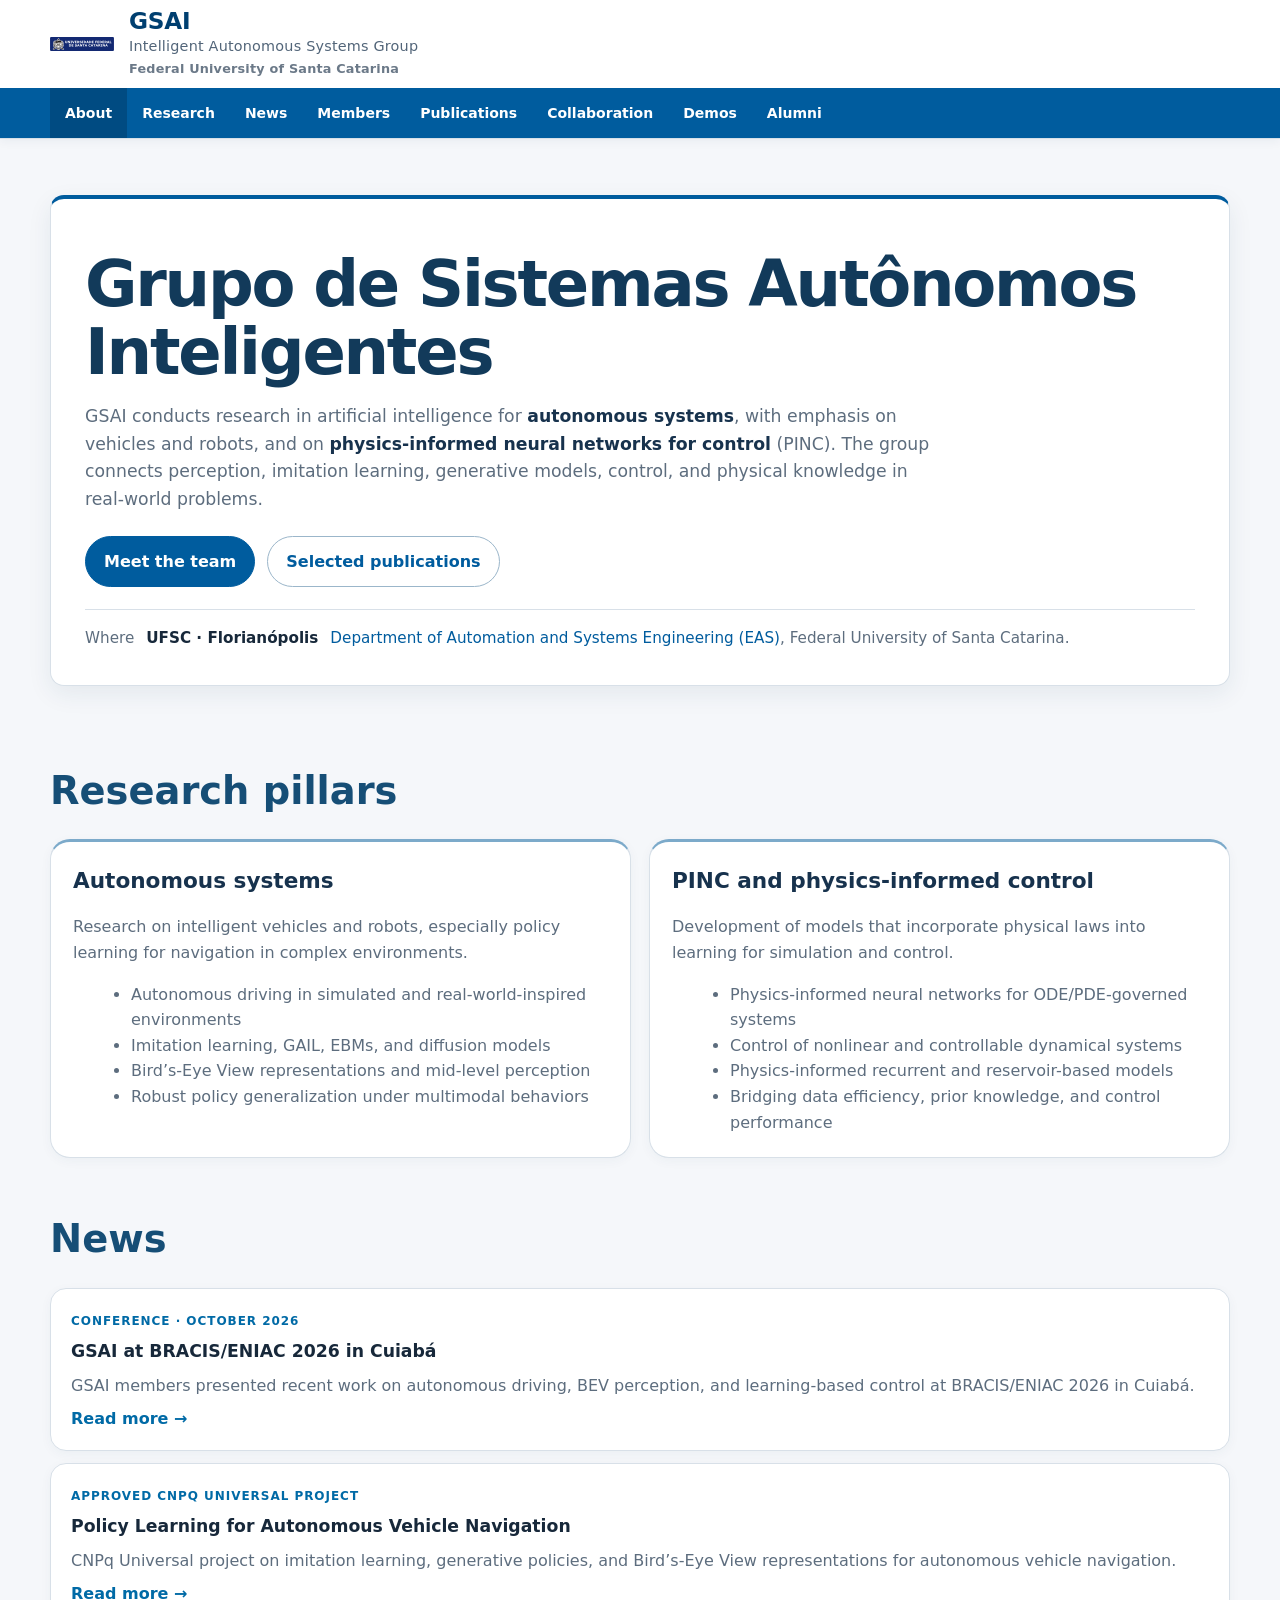
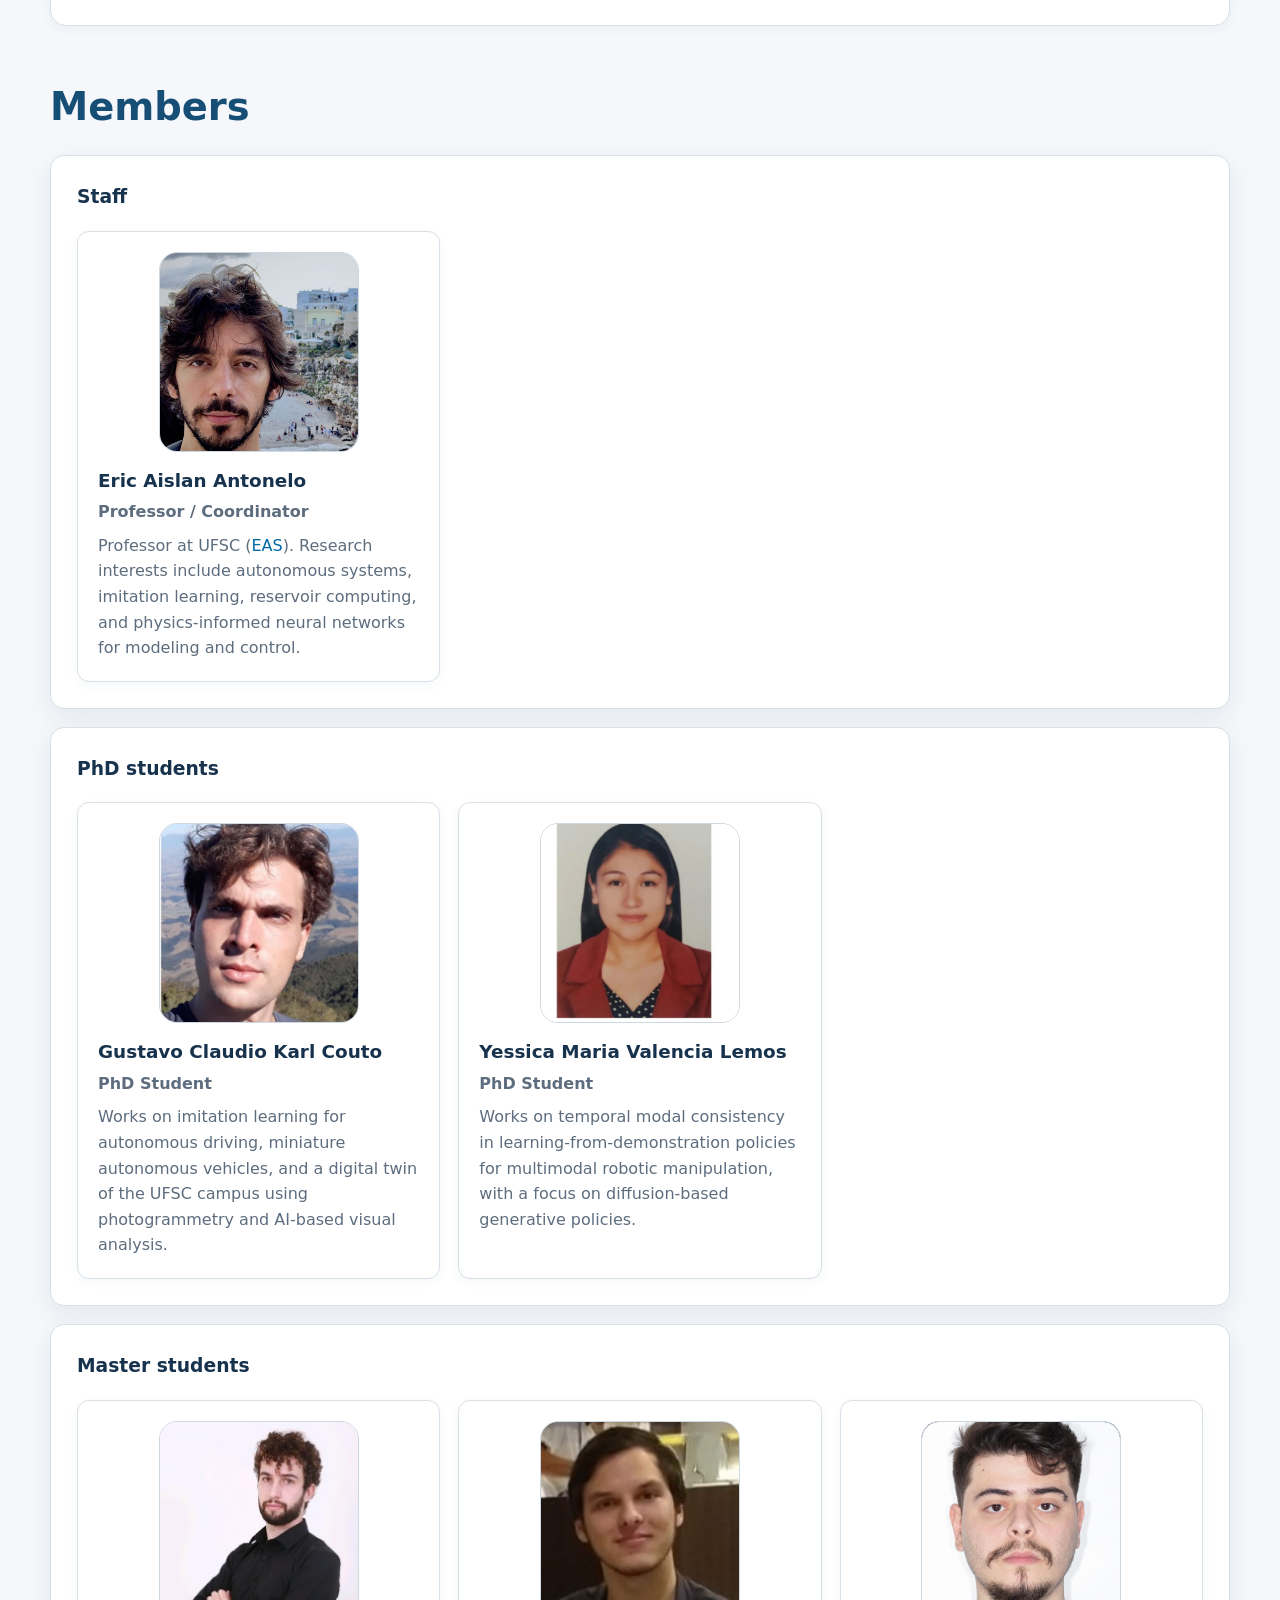
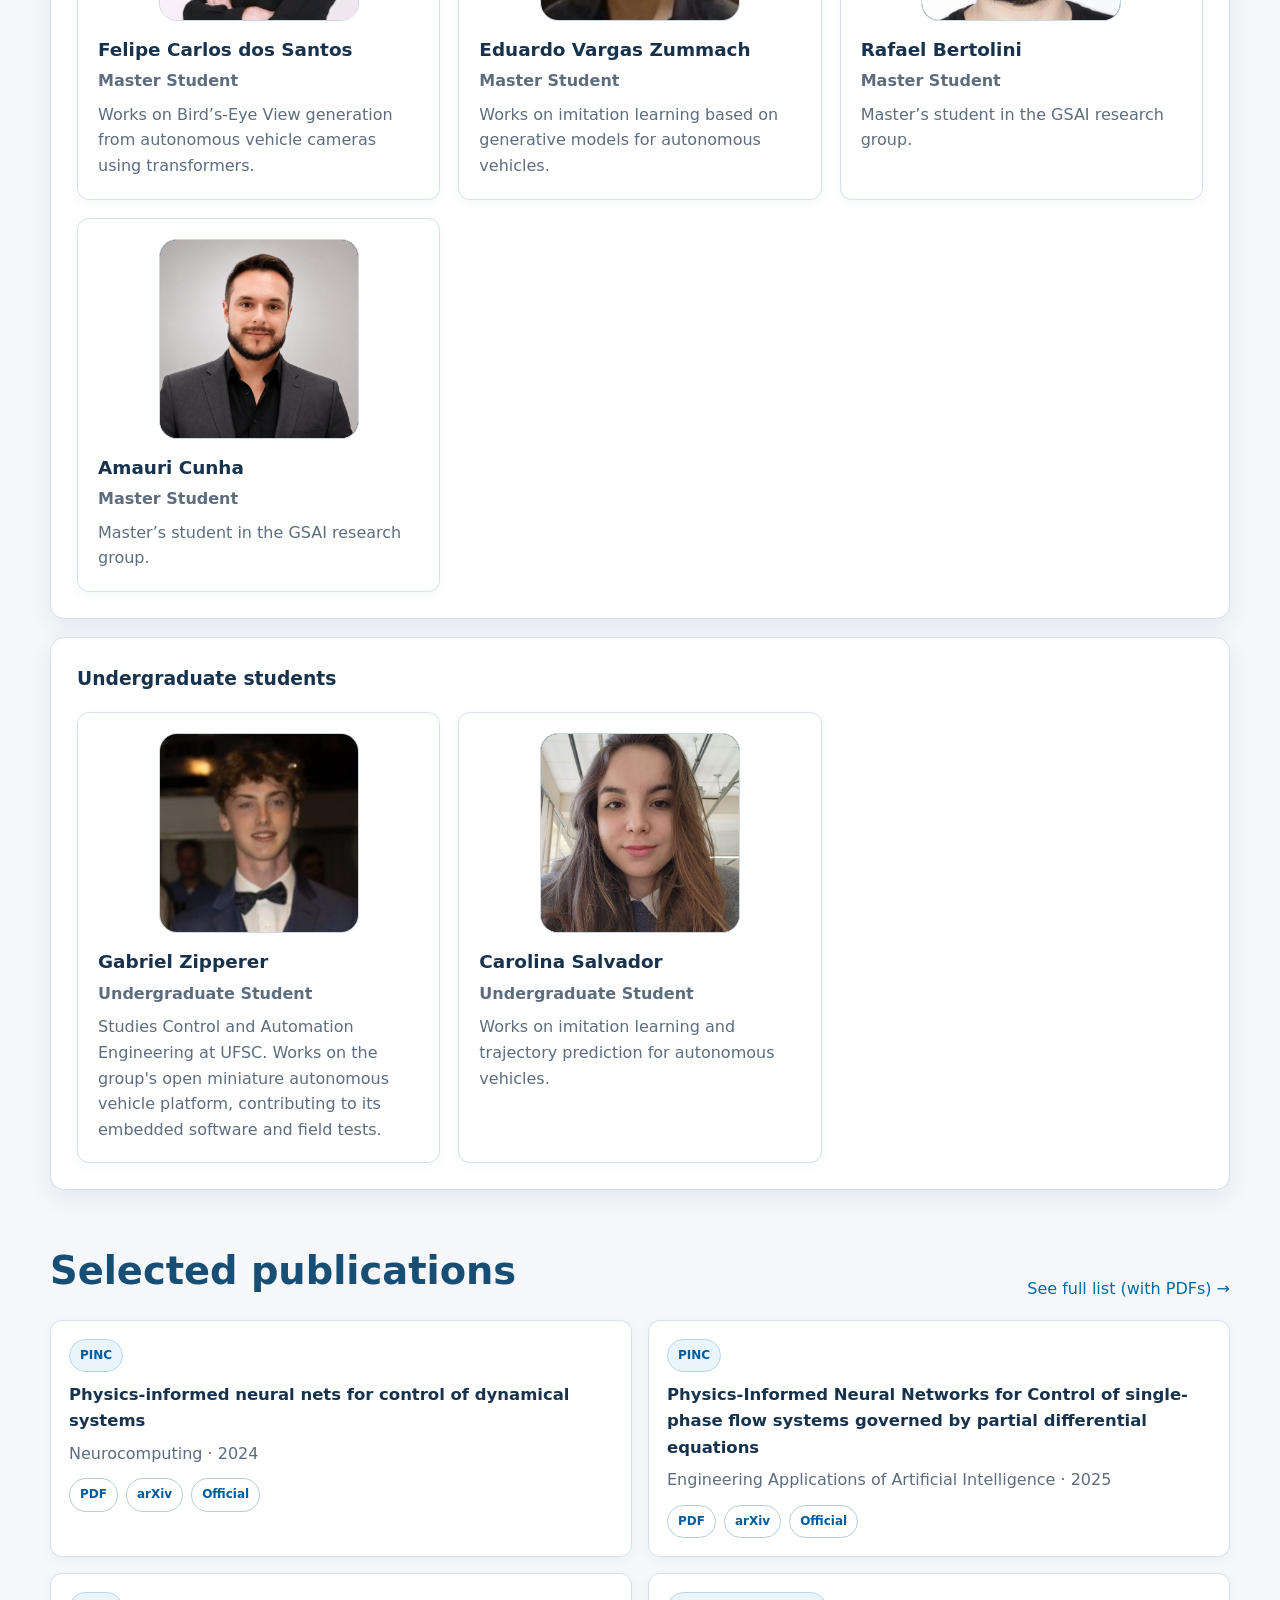
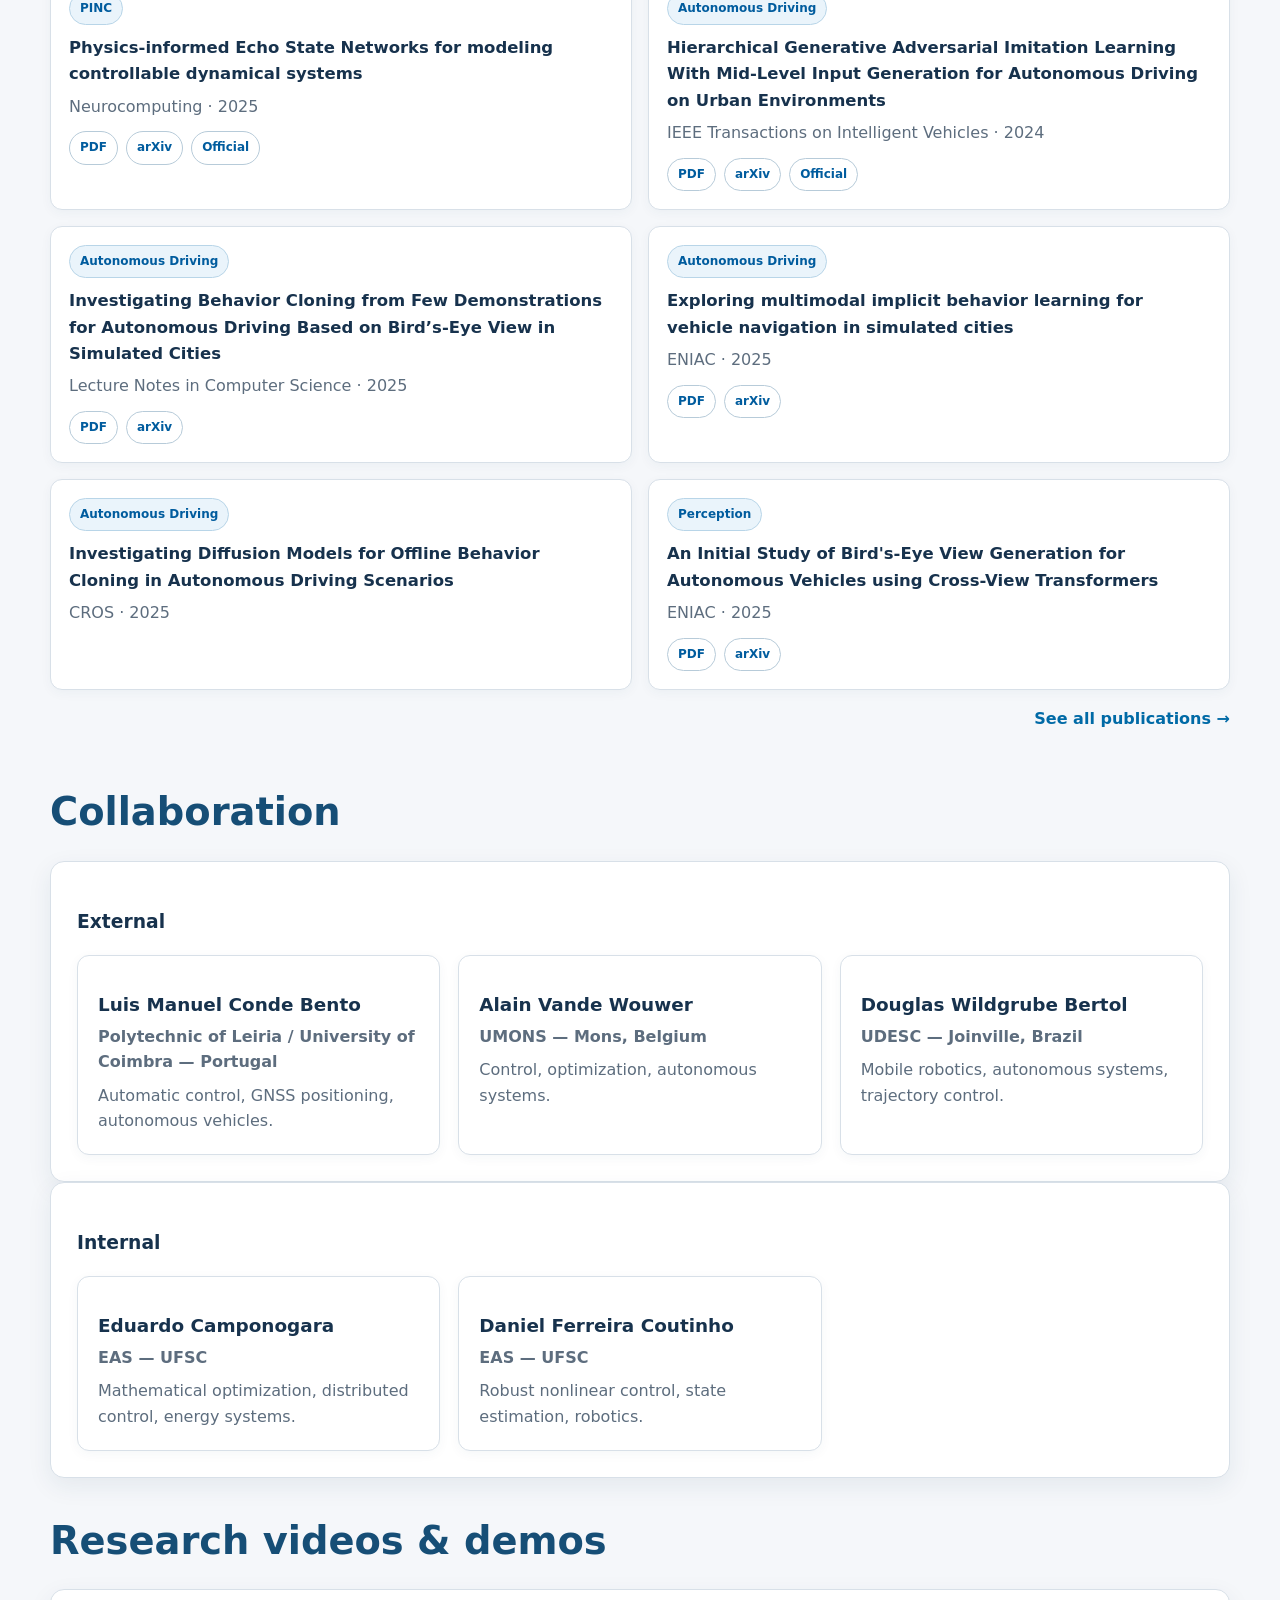
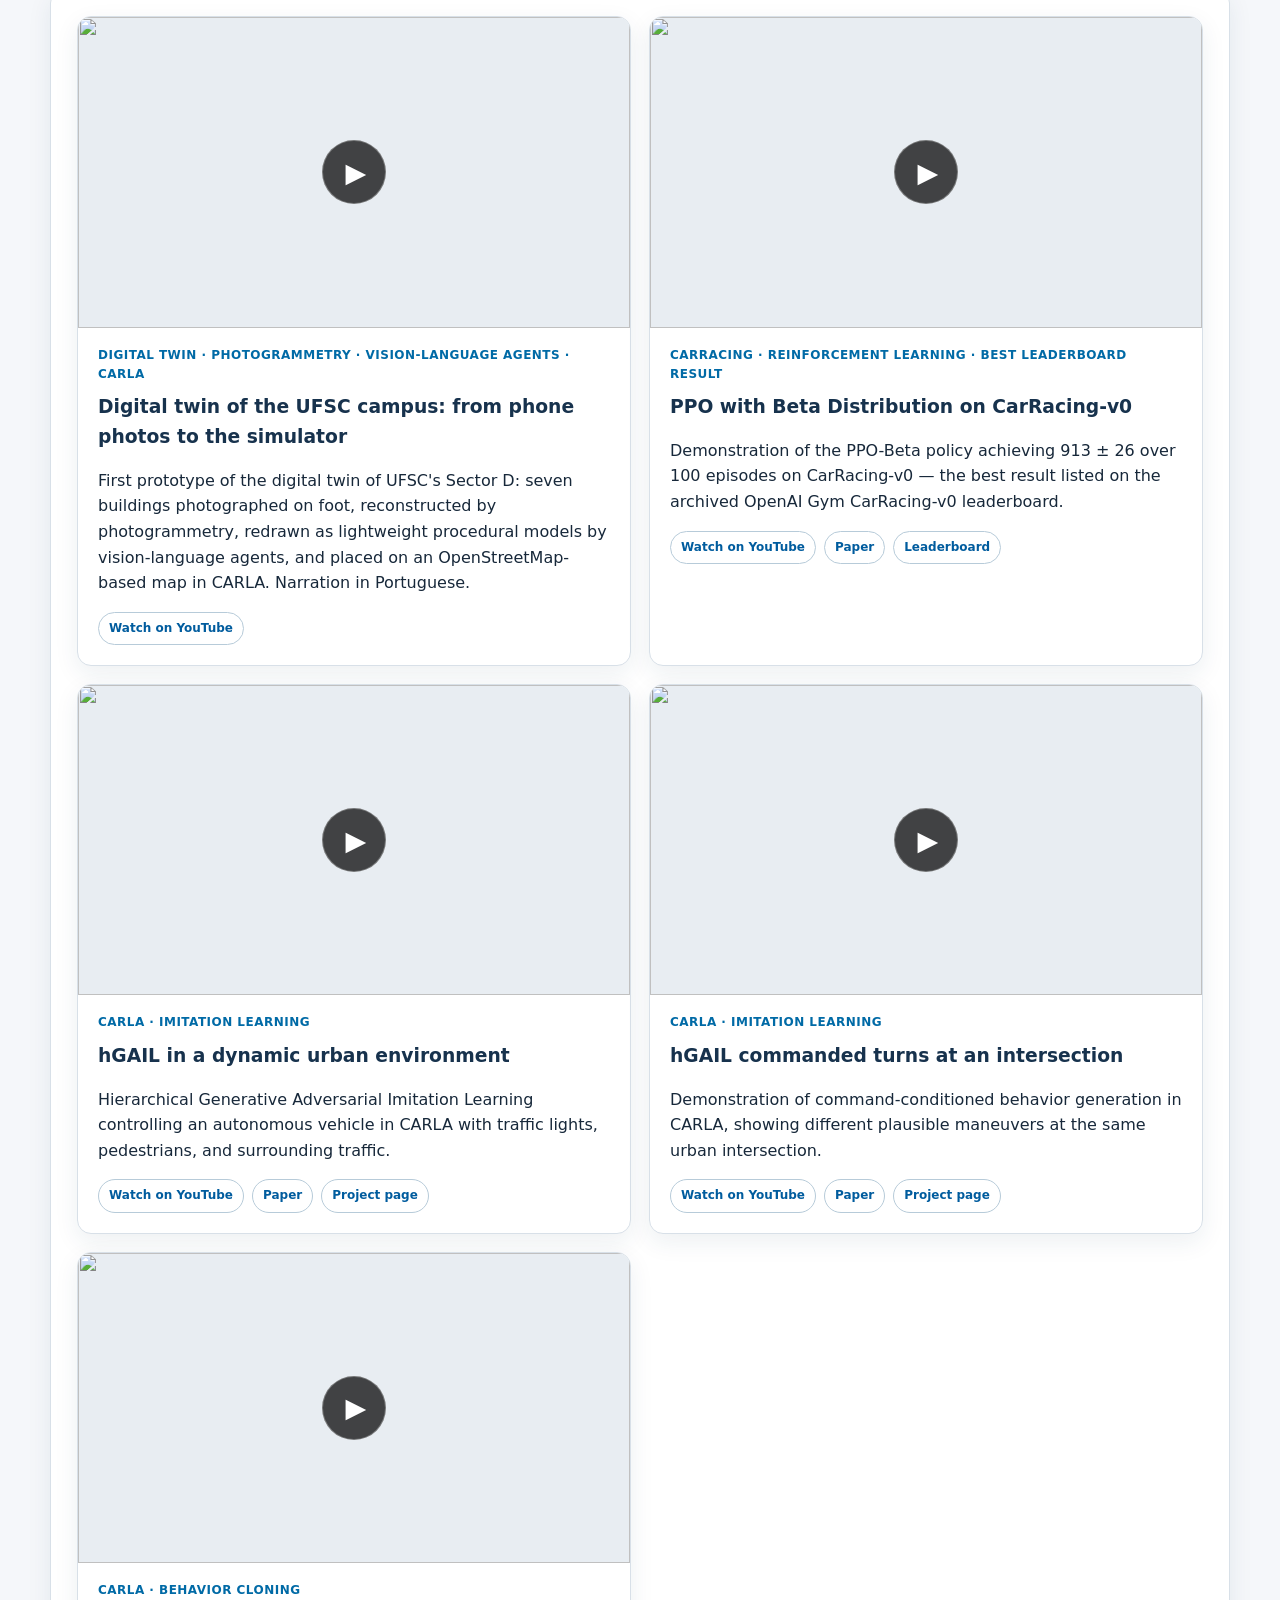
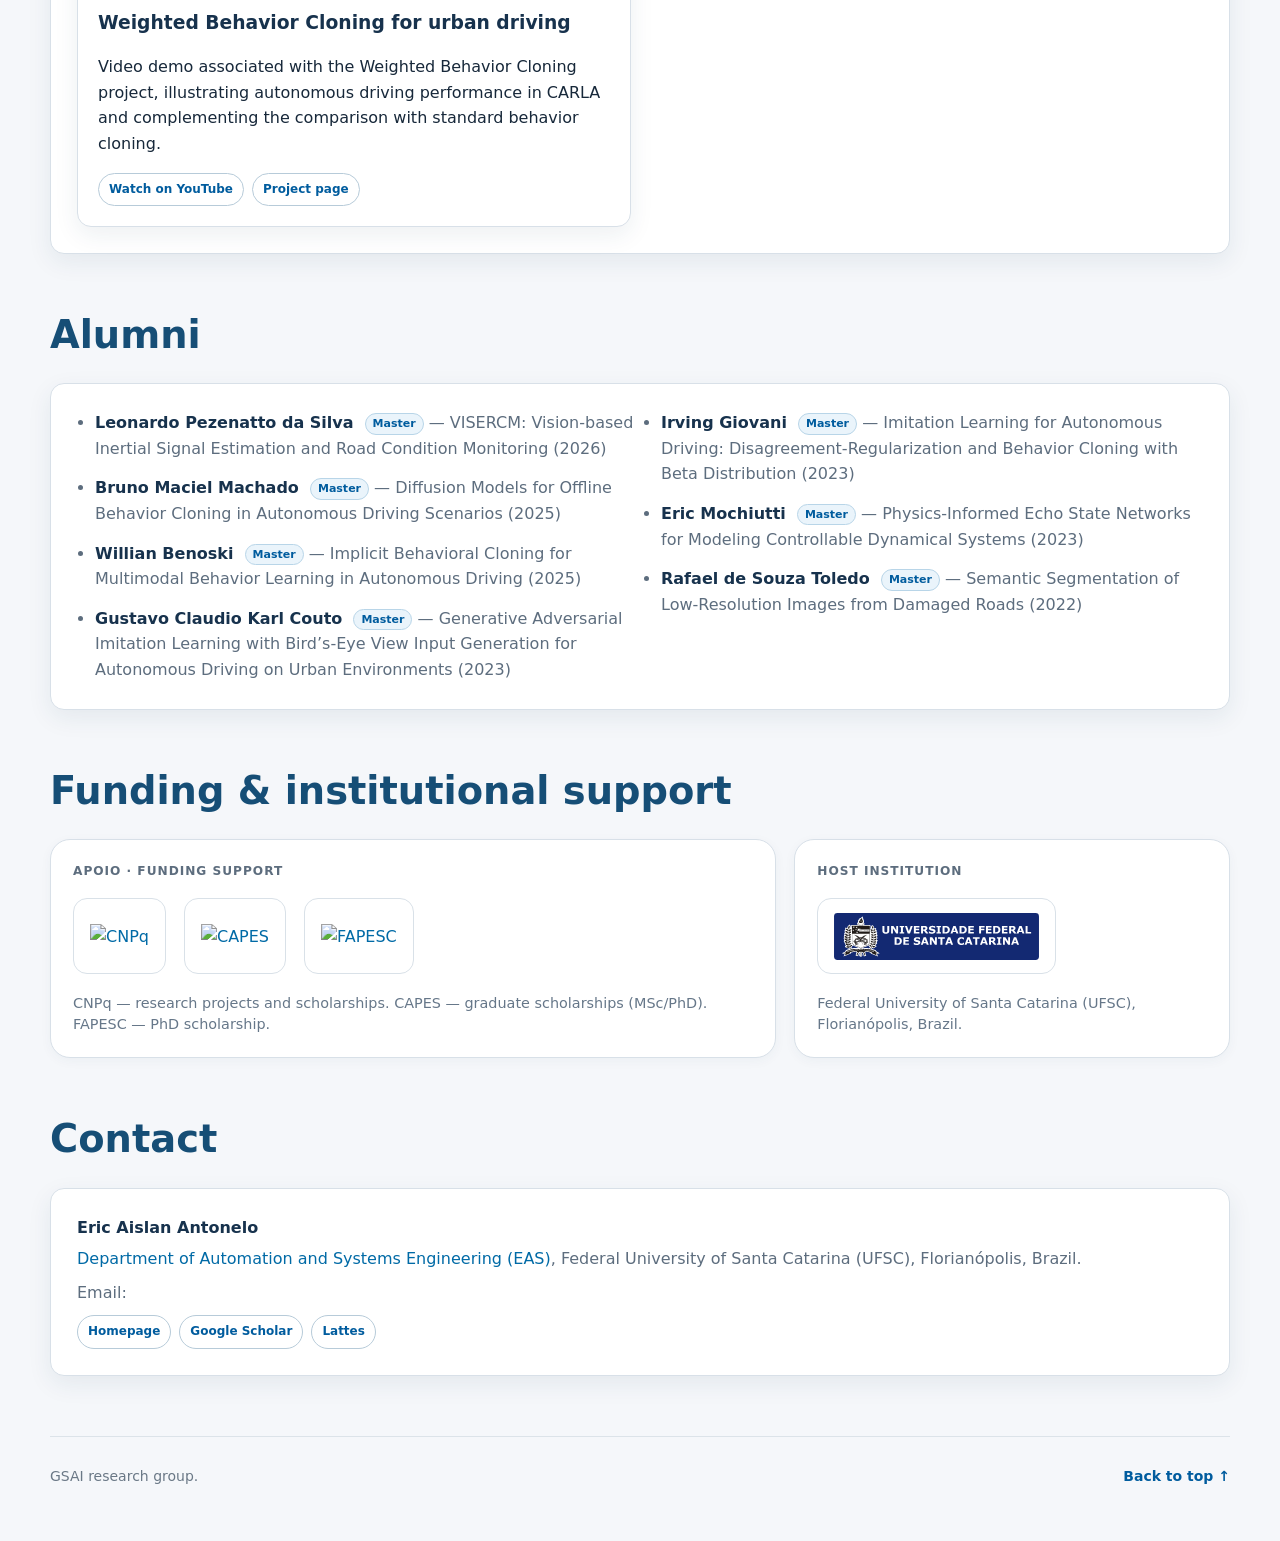
==== preview/index.html @ 067e8771 "Publish UFSC light design preview" ====
<!DOCTYPE html>

<html lang="en">
<head>
<meta charset="utf-8"/>
<meta content="text/html; charset=utf-8" http-equiv="Content-Type"/>
<meta content="width=device-width, initial-scale=1.0" name="viewport"/>
<meta name="description" content="GSAI at UFSC researches autonomous systems, autonomous driving, imitation learning, generative models, and physics-informed neural networks for control."/>
<link rel="canonical" href="https://gsai.ufsc.br/"/>
<meta property="og:type" content="website"/>
<meta property="og:site_name" content="GSAI · UFSC"/>
<meta property="og:title" content="GSAI · Intelligent Autonomous Systems Group · UFSC"/>
<meta property="og:description" content="GSAI at UFSC researches autonomous systems, autonomous driving, imitation learning, generative models, and physics-informed neural networks for control."/>
<meta property="og:url" content="https://gsai.ufsc.br/"/>
<meta property="og:image" content="https://gsai.ufsc.br/images/news/bracis-eniac-2026-group.jpg"/>
<meta property="og:image:alt" content="GSAI · Intelligent Autonomous Systems Group at UFSC"/>
<meta name="twitter:card" content="summary_large_image"/>
<meta name="twitter:title" content="GSAI · Intelligent Autonomous Systems Group · UFSC"/>
<meta name="twitter:description" content="GSAI at UFSC researches autonomous systems, autonomous driving, imitation learning, generative models, and physics-informed neural networks for control."/>
<meta name="twitter:image" content="https://gsai.ufsc.br/images/news/bracis-eniac-2026-group.jpg"/>
<title>GSAI · Intelligent Autonomous Systems Group · UFSC</title>
<link rel="stylesheet" href="styles.css?v=20261023-3"/>
<style>
.hero {
      padding: 88px 0 56px;
    }
    .hero-grid {
      display: grid; grid-template-columns: 1fr; gap: 26px; align-items: stretch;
    }
    .hero-card, .side-card, .section-card {
      background: linear-gradient(180deg, rgba(255,255,255,.03), rgba(255,255,255,.015));
      border: 1px solid var(--line);
      border-radius: var(--radius);
      box-shadow: var(--shadow);
    }
    .hero-card { padding: 34px; }
    .eyebrow {
      display: inline-flex; align-items: center; gap: 8px;
      border: 1px solid rgba(97,218,251,.24);
      color: var(--accent);
      background: rgba(97,218,251,.08);
      border-radius: 999px; padding: 7px 12px; font-size: 13px; font-weight: 600;
    }
    h1 {
      font-size: clamp(2.2rem, 5vw, 4.2rem);
      line-height: 1.05;
      margin: 18px 0 16px;
      letter-spacing: -.03em;
    }
    .lead {
      font-size: 1.08rem;
      color: var(--muted);
      max-width: 78ch;
    }
    .hero-actions { display: flex; gap: 12px; flex-wrap: wrap; margin-top: 22px; }
    .side-card {
      padding: 26px;
      display: grid; gap: 16px;
    }
    .metric {
      padding: 16px 18px; border-radius: 18px;
      background: rgba(255,255,255,.025);
      border: 1px solid var(--line);
    }
    .metric strong { display:block; font-size: 1.55rem; }
    section { padding: 18px 0 32px; }
    .section-head {
      display: flex; justify-content: space-between; align-items: end; gap: 18px;
      margin-bottom: 18px;
    }
    .section-head h2 { font-size: clamp(1.55rem, 3vw, 2.4rem); margin: 0; }
    .section-head p { margin: 0; color: var(--muted); max-width: 64ch; }
    .section-card { padding: 26px; }
    .pillars {
      display: grid; grid-template-columns: repeat(2, minmax(0, 1fr)); gap: 18px;
    }
    .pillar {
      padding: 22px; border-radius: 20px;
      background: linear-gradient(180deg, rgba(255,255,255,.03), rgba(255,255,255,.01));
      border: 1px solid var(--line);
    }
    .pillar h3 { margin-top: 0; margin-bottom: 10px; font-size: 1.35rem; }
    .pillar ul { margin: 10px 0 0 18px; color: var(--muted); }
    .news-card {
      padding: 22px; border-radius: 20px; border: 1px solid rgba(140,255,193,.15);
      background: linear-gradient(180deg, rgba(140,255,193,.08), rgba(97,218,251,.04));
    }
    .news-card .label {
      display: inline-block; font-size: 12px; text-transform: uppercase; letter-spacing: .08em;
      color: var(--accent-2); font-weight: 800; margin-bottom: 10px;
    }
    .news-meta .box {
      padding: 14px; border-radius: 16px; background: rgba(255,255,255,.04); border: 1px solid var(--line);
      font-size: 14px;
    }
    .grid-3 {
      display: grid; grid-template-columns: repeat(3, minmax(0,1fr)); gap: 18px;
    }
    .member-card {
      background: rgba(255,255,255,.025);
      border: 1px solid var(--line);
      border-radius: 22px;
      padding: 20px;
    }
    .member-card h3 { margin: 14px 0 4px; font-size: 1.15rem; }
    .member-card .role { color: var(--accent); font-weight: 700; margin: 0 0 8px; }
    .member-card p { color: var(--muted); margin: 0; }
    .avatar {
      width: 200px; aspect-ratio: 1 / 1; object-fit: cover;
      border-radius: 18px; background: #1d2740; border: 1px solid var(--line);
      margin: 0 auto; display: block;
    }
    .avatar.placeholder {
      display: grid; place-items: center;
      font-size: 2rem; font-weight: 800; color: white;
      background: linear-gradient(135deg, #273555, #16213b);
    }
    .pub-grid {
      display: grid; grid-template-columns: repeat(2, minmax(0, 1fr)); gap: 16px;
    }
    .pub-item {
      padding: 18px; border-radius: 20px; border: 1px solid var(--line); background: rgba(255,255,255,.025);
    }
    .pub-item h4 { margin: 10px 0 6px; font-size: 1.03rem; }
    .pub-item p { margin: 0; color: var(--muted); }
    .pub-actions { display:flex; flex-wrap:wrap; gap:8px; margin-top:12px; }
    .pub-link {
      display:inline-flex; padding:6px 10px; border:1px solid var(--line);
      border-radius:999px; background:rgba(255,255,255,.025);
      font-size:12px; font-weight:700;
    }
    .pub-link:hover { text-decoration:none; background:rgba(97,218,251,.08); }
    .pub-more-link {
      margin-top:16px;
      text-align:right;
      font-weight:700;
    }
    .tag {
      display: inline-flex; padding: 6px 10px; border-radius: 999px;
      background: rgba(97,218,251,.10); color: var(--accent); font-weight: 700; font-size: 12px;
      border: 1px solid rgba(97,218,251,.18);
    }
    .media-card {
      display: grid; grid-template-columns: 1.1fr .9fr; gap: 20px; align-items: center;
      padding: 22px;
      border-radius: 22px;
      border: 1px solid var(--line);
      background: linear-gradient(180deg, rgba(255,255,255,.03), rgba(255,255,255,.01));
    }
    .media-preview {
      min-height: 240px;
      border-radius: 20px;
      background:
        linear-gradient(135deg, rgba(97,218,251,.18), rgba(140,255,193,.08)),
        radial-gradient(circle at 30% 25%, rgba(255,255,255,.12), transparent 26%),
        #0d1627;
      border: 1px solid var(--line);
      display: grid; place-items: center; text-align: center; padding: 18px;
    }
    .media-preview strong { font-size: 1.3rem; max-width: 18ch; }
    .alumni-list {
      columns: 2; gap: 24px; padding-left: 18px; margin: 0;
    }
    .alumni-list li { break-inside: avoid; margin-bottom: 14px; color: var(--muted); }
    .contact-details { margin:0 0 8px; }
    .contact-links { display:flex; flex-wrap:wrap; gap:8px; margin-top:10px; }
    .contact-links a {
      display:inline-flex;
      padding:6px 10px;
      border:1px solid var(--line);
      border-radius:999px;
      background:rgba(255,255,255,.025);
      font-size:12px;
      font-weight:700;
      text-decoration:none;
    }
    .contact-links a:hover { background:rgba(97,218,251,.08); }
    .alumni-tag {
      display:inline-flex;
      align-items:center;
      margin-left:6px;
      padding:2px 7px;
      border-radius:999px;
      border:1px solid rgba(97,218,251,.18);
      background:rgba(97,218,251,.10);
      color:var(--accent);
      font-size:11px;
      font-weight:800;
      line-height:1.4;
      vertical-align:1px;
    }
    @media (max-width: 980px) {
      .hero-grid, .pillars, .grid-3, .pub-grid, .media-card, .news-meta {
        grid-template-columns: 1fr;
      }
      .alumni-list { columns: 1; }
    }
    @media (max-width: 720px) {
      .nav .inner {
        flex-direction: column;
        align-items: flex-start;
        gap: 10px;
        padding: 12px 0 10px;
      }
      .menu {
        display: flex;
        width: 100%;
        flex-wrap: nowrap;
        gap: 16px;
        overflow-x: auto;
        white-space: nowrap;
        padding: 2px 0 5px;
        scrollbar-width: none;
        -webkit-overflow-scrolling: touch;
      }
      .menu::-webkit-scrollbar { display: none; }
      .hero-card, .side-card, .section-card { padding: 22px; }
      .hero { padding-top: 48px; }
    }
  

    .video-grid{display:grid;grid-template-columns:repeat(2,minmax(0,1fr));gap:18px}
    .video-card{padding:0;overflow:hidden}
    .video-embed{aspect-ratio:16/9;width:100%;border:0;display:block;background:#000}
    .video-content{padding:18px 20px 20px}
    .video-content h3{margin:0 0 8px}
    @media (max-width: 900px){.video-grid{grid-template-columns:1fr}}

.video-thumb{
  position:relative;display:block;aspect-ratio:16/9;overflow:hidden;background:#000;
}
.video-thumb-button{
  width:100%;
  padding:0;
  border:0;
  cursor:pointer;
  color:inherit;
  font:inherit;
  text-align:inherit;
}
.video-thumb img{width:100%;height:100%;object-fit:cover;display:block;transition:transform .2s ease,opacity .2s ease}
.video-thumb:hover img{transform:scale(1.02);opacity:.88}
.video-play{
  position:absolute;left:50%;top:50%;transform:translate(-50%,-50%);
  width:64px;height:64px;border-radius:50%;display:grid;place-items:center;
  background:rgba(0,0,0,.72);border:1px solid rgba(255,255,255,.28);
  font-size:27px;color:#fff;line-height:1;padding-left:4px;
}
.video-thumb:hover .video-play{background:rgba(0,0,0,.88)}
.video-thumb:focus-visible{
  outline:3px solid var(--accent);
  outline-offset:3px;
}

    .collaborator-row:first-child { border-top: 0; }
    @media (max-width: 760px) {
      .collaborator-row {
        grid-template-columns: 1fr;
        gap: 4px;
      }
    }

    .collaborator-section-box

    .collaborator-section-box

    #collaboration {
      padding-top: 30px;
      padding-bottom: 10px;
    }
    @media (max-width: 760px) {
      .collaboration-row {
        grid-template-columns: 1fr;
        gap: 4px;
      }
    }

    /* Collaboration intentionally reuses the exact Members section structure/classes. */
    #collaboration .section-head,
    #collaboration .section-card,
    #collaboration .grid-3,
    #collaboration .member-card,
    #collaboration .member-card h3,
    #collaboration .member-card p,
    #collaboration .role {
      /* no custom overrides: inherit the same rules used by Members */
    }
    
    /* News feed */
    .news-stack { display:grid; gap:18px; }
    .news-title { margin:0 0 12px; font-size:1.35rem; }
    .news-copy p { margin:0 0 10px; }
    .news-hero {
      width:100%; max-height:520px; object-fit:cover; object-position:center 38%;
      display:block; border-radius:18px; border:1px solid var(--line); margin:14px 0 16px;
    }
    .featured-news { border-color:rgba(97,218,251,.2); }
    .news-gallery {
      display:grid; grid-template-columns:repeat(2,minmax(0,1fr)); gap:12px; margin-top:14px;
    }
    .news-gallery figure { margin:0; }
    .news-gallery img {
      width:100%; height:220px; object-fit:cover; border-radius:14px;
      border:1px solid var(--line); display:block;
    }
    .news-gallery figcaption { color:var(--muted); font-size:12px; margin-top:5px; }
    .news-related {
      margin-top:16px; padding-top:14px; border-top:1px solid var(--line);
    }
    .news-related ul { margin:8px 0 0 18px; padding:0; }
    .news-related li { margin:6px 0; }
    @media (max-width:720px) {
      .news-gallery { grid-template-columns:1fr; }
      .news-gallery img { height:auto; max-height:340px; }
    }

    /* Compact news list */
    .news-list { display:grid; gap:12px; }
    .news-summary-card {
      padding:18px 20px; border:1px solid var(--line); border-radius:16px;
      background:rgba(255,255,255,.025);
    }
    .news-summary-card .label {
      display:inline-block;
      font-size:12px;
      text-transform:uppercase;
      letter-spacing:.08em;
      color:var(--accent-2);
      font-weight:800;
      margin-bottom:2px;
    }
    .news-summary-card h3 { margin:5px 0 7px; font-size:1.08rem; }

    .hero-location {
      margin-top: 22px;
      padding-top: 16px;
      border-top: 1px solid var(--line);
      display: flex;
      flex-wrap: wrap;
      align-items: baseline;
      gap: 8px 12px;
      font-size: .95rem;
    }
    .hero-location strong { color: var(--text); }

    /* Funding and institutional support */
    .support-card {
      display:grid;
      grid-template-columns:1.25fr .75fr;
      gap:18px;
    }
    .support-group {
      padding:22px;
      border-radius:20px;
      background:rgba(255,255,255,.025);
      color:var(--text);
      border:1px solid var(--line);
    }
    .support-kicker {
      display:block;
      margin-bottom:12px;
      color:var(--muted);
      font-size:.76rem;
      font-weight:800;
      letter-spacing:.08em;
      text-transform:uppercase;
    }
    .support-logos {
      display:flex;
      align-items:center;
      gap:18px;
      flex-wrap:wrap;
      min-height:86px;
    }
    .support-logo-link {
      display:inline-flex;
      align-items:center;
      justify-content:center;
      min-height:76px;
      padding:12px 16px;
      border-radius:14px;
      background:#fff;
      border:1px solid rgba(255,255,255,.14);
      text-decoration:none;
    }
    .support-logo {
      display:block;
      width:auto;
      height:auto;
      max-height:52px;
      max-width:170px;
    }
    .support-logo.capes { max-width:185px; }
    .support-logo.fapesc { max-width:205px; max-height:58px; }
    .support-logo.ufsc { max-width:205px; max-height:58px; }
    .support-note {
      margin:14px 0 0;
      color:var(--muted);
      font-size:.9rem;
      line-height:1.45;
    }
    @media (max-width:720px) {
      .support-card { grid-template-columns:1fr; }
      .support-logos { gap:14px; }
      .support-logo-link { min-height:70px; padding:10px 14px; }
      .support-logo { max-width:145px; max-height:48px; }
      .support-logo.capes { max-width:160px; }
      .support-logo.fapesc { max-width:175px; max-height:52px; }
      .support-logo.ufsc { max-width:180px; max-height:54px; }
    }
</style>
<link rel="stylesheet" href="ufsc-light.css?v=20261104-1"/>
</head>
<body id="top"><div id="site-nav"></div><script src="shared-nav.js?v=20261104-light1"></script>
<header class="hero">
<div class="wrap hero-grid">
<div class="hero-card">
<h1>Grupo de Sistemas Autônomos Inteligentes</h1>
<p class="lead">GSAI conducts research in artificial intelligence for <strong>autonomous systems</strong>, with emphasis on vehicles and robots, and on <strong>physics-informed neural networks for control</strong> (PINC). The group connects perception, imitation learning, generative models, control, and physical knowledge in real-world problems.</p>
<div class="hero-actions">
<a class="btn primary" href="#members">Meet the team</a>
<a class="btn secondary" href="#publications">Selected publications</a>
</div>
<div class="hero-location">
  <span class="muted">Where</span>
  <strong>UFSC · Florianópolis</strong>
  <span class="muted"><a href="https://eas.ufsc.br/" rel="noopener noreferrer" target="_blank">Department of Automation and Systems Engineering (EAS)</a>, Federal University of Santa Catarina.</span>
</div>
</div>
</div>
</header>
<main class="wrap">
<section id="research">
<div class="section-head">
<h2>Research pillars</h2>
</div>
<div class="pillars">
<div class="pillar">
<h3>Autonomous systems</h3>
<p class="muted">
            Research on intelligent vehicles and robots, especially policy learning for navigation in complex environments.
          </p>
<ul>
<li>Autonomous driving in simulated and real-world-inspired environments</li>
<li>Imitation learning, GAIL, EBMs, and diffusion models</li>
<li>Bird’s-Eye View representations and mid-level perception</li>
<li>Robust policy generalization under multimodal behaviors</li>
</ul>
</div>
<div class="pillar">
<h3>PINC and physics-informed control</h3>
<p class="muted">
            Development of models that incorporate physical laws into learning for simulation and control.
          </p>
<ul>
<li>Physics-informed neural networks for ODE/PDE-governed systems</li>
<li>Control of nonlinear and controllable dynamical systems</li>
<li>Physics-informed recurrent and reservoir-based models</li>
<li>Bridging data efficiency, prior knowledge, and control performance</li>
</ul>
</div>
</div>
</section>
<section id="news">
<div class="section-head">
<h2>News</h2>
</div>
<div id="news-content"></div>
</section>
<section id="members">
<div class="section-head">
<h2>Members</h2>
</div>
<div id="members-content"></div></section><section id="publications">
<div class="section-head">
<h2>Selected publications</h2>
<a href="publications.html">See full list (with PDFs) →</a>
</div>
<div id="selected-publications-content"></div>
<div class="pub-more-link"><a href="publications.html">See all publications →</a></div>
</section>
<section class="section" id="collaboration"><div class="container"><div class="section-head"><h2>Collaboration</h2></div><div id="collaboration-content"></div></div></section>
<section id="videos" style="padding-top:0">
<div class="section-head">
<h2>Research videos &amp; demos</h2>
</div>
<div id="videos-content"></div></section>
<section id="alumni">
<div class="section-head">
<h2>Alumni</h2>
</div>
<div class="section-card">
<ul class="alumni-list">
<li><strong>Leonardo Pezenatto da Silva</strong> <span class="alumni-tag">Master</span> — VISERCM: Vision-based Inertial Signal Estimation and Road Condition Monitoring (2026)</li><li><strong>Bruno Maciel Machado</strong> <span class="alumni-tag">Master</span> — Diffusion Models for Offline Behavior Cloning in Autonomous Driving Scenarios <span class="muted">(2025)</span></li>
<li><strong>Willian Benoski</strong> <span class="alumni-tag">Master</span> — Implicit Behavioral Cloning for Multimodal Behavior Learning in Autonomous Driving <span class="muted">(2025)</span></li>
<li><strong>Gustavo Claudio Karl Couto</strong> <span class="alumni-tag">Master</span> — Generative Adversarial Imitation Learning with Bird’s-Eye View Input Generation for Autonomous Driving on Urban Environments <span class="muted">(2023)</span></li>
<li><strong>Irving Giovani</strong> <span class="alumni-tag">Master</span> — Imitation Learning for Autonomous Driving: Disagreement-Regularization and Behavior Cloning with Beta Distribution <span class="muted">(2023)</span></li>
<li><strong>Eric Mochiutti</strong> <span class="alumni-tag">Master</span> — Physics-Informed Echo State Networks for Modeling Controllable Dynamical Systems <span class="muted">(2023)</span></li>
<li><strong>Rafael de Souza Toledo</strong> <span class="alumni-tag">Master</span> — Semantic Segmentation of Low-Resolution Images from Damaged Roads <span class="muted">(2022)</span></li>
</ul>
</div>
</section>

<section id="support">
<div class="section-head">
<h2>Funding &amp; institutional support</h2>
</div>
<div class="support-card">
  <div class="support-group">
    <span class="support-kicker">Apoio · Funding support</span>
    <div class="support-logos">
      <a class="support-logo-link" href="https://www.gov.br/cnpq/pt-br" target="_blank" rel="noopener noreferrer" aria-label="CNPq">
        <img class="support-logo" src="https://www.gov.br/cnpq/pt-br/canais_atendimento/identidade-visual/CNPq_v2017_rgb.png" alt="CNPq"/>
      </a>
      <a class="support-logo-link" href="https://www.gov.br/capes/pt-br" target="_blank" rel="noopener noreferrer" aria-label="CAPES">
        <img class="support-logo capes" src="https://www.gov.br/capes/pt-br/centrais-de-conteudo/logo-aplicacao-horizontal-fundo-claro-png/@@images/image-3180-5cb3582909c66128ae50ae27d6f6d790.png" alt="CAPES"/>
      </a>
      <a class="support-logo-link" href="https://fapesc.sc.gov.br/" target="_blank" rel="noopener noreferrer" aria-label="FAPESC">
        <img class="support-logo fapesc" src="https://fapesc.sc.gov.br/wp-content/uploads/2024/05/PREVIEW-SITE-VERSAO-1-HORIZONTAL-COR-preto.jpg" alt="FAPESC"/>
      </a>
    </div>
    <p class="support-note">CNPq — research projects and scholarships. CAPES — graduate scholarships (MSc/PhD). FAPESC — PhD scholarship.</p>
  </div>
  <div class="support-group">
    <span class="support-kicker">Host institution</span>
    <div class="support-logos">
      <a class="support-logo-link" href="https://ufsc.br/" target="_blank" rel="noopener noreferrer" aria-label="Federal University of Santa Catarina">
        <img class="support-logo ufsc" src="https://identidade.ufsc.br/files/2010/09/brasao_UFSC_vertical_sigla_fundo-claro.svg" onerror="this.onerror=null;this.src='images/logos/ufsc.svg'" alt="Universidade Federal de Santa Catarina (UFSC)"/>
      </a>
    </div>
    <p class="support-note">Federal University of Santa Catarina (UFSC), Florianópolis, Brazil.</p>
  </div>
</div>
</section>

<section id="contact">
<div class="section-head">
<h2>Contact</h2>
</div>
<div class="section-card">
<p style="margin:0 0 6px"><strong>Eric Aislan Antonelo</strong></p>
<p class="muted contact-details"><a href="https://eas.ufsc.br/" rel="noopener noreferrer" target="_blank">Department of Automation and Systems Engineering (EAS)</a>, Federal University of Santa Catarina (UFSC), Florianópolis, Brazil.</p>
<p class="muted contact-details">Email: <span id="contact-email"></span></p>
<div class="contact-links">
  <a href="https://ericantonelo.paginas.ufsc.br/" rel="noopener noreferrer" target="_blank">Homepage</a>
  <a href="https://scholar.google.com/citations?user=fSiq-2kAAAAJ&amp;hl=en" rel="noopener noreferrer" target="_blank">Google Scholar</a>
  <a href="http://lattes.cnpq.br/9164096321999079" rel="noopener noreferrer" target="_blank">Lattes</a>
</div>
</div>
</section>
<div class="footer footer-row">
      <span>GSAI research group.</span>
      <a class="back-to-top" href="#top">Back to top ↑</a>
    </div>
</main>
<script src="site.js?v=20261024-1"></script></body>
</html>
---- preview/styles.css ----
:root {
  --bg: #0b1220;
  --panel: #111a2e;
  --panel-2: #16213b;
  --text: #e8eefc;
  --muted: #a9b7d7;
  --line: rgba(255,255,255,.08);
  --accent: #61dafb;
  --accent-2: #8cffc1;
  --max: 1180px;
  --shadow: 0 18px 40px rgba(0,0,0,.28);
  --radius: 22px;
}
* { box-sizing: border-box; }
html { scroll-behavior: smooth; }
body {
  margin: 0;
  font-family: Inter, ui-sans-serif, system-ui, -apple-system, BlinkMacSystemFont, "Segoe UI", sans-serif;
  background:
    radial-gradient(circle at 10% 10%, rgba(97,218,251,.14), transparent 30%),
    radial-gradient(circle at 90% 10%, rgba(140,255,193,.10), transparent 28%),
    linear-gradient(180deg, #08101d 0%, #0b1220 100%);
  color: var(--text);
  line-height: 1.6;
}
a { color: var(--accent); text-decoration: none; }
a:hover { text-decoration: underline; }
.wrap { width: min(var(--max), calc(100% - 32px)); margin: 0 auto; }
.nav {
  position: sticky; top: 0; z-index: 100;
  backdrop-filter: blur(12px);
  background: rgba(8,16,29,.72);
  border-bottom: 1px solid var(--line);
}
.nav .inner {
  display: flex; align-items: center; justify-content: space-between;
  gap: 24px; padding: 14px 0;
}
.brand { font-weight: 800; letter-spacing: .2px; color: white; }
.menu { display: flex; gap: 18px; flex-wrap: wrap; font-size: 14px; }
.btn {
  display: inline-flex; align-items: center; justify-content: center;
  padding: 12px 18px; border-radius: 999px; font-weight: 700;
  border: 1px solid var(--line);
  transition: transform .2s ease, opacity .2s ease;
}
.btn:hover { transform: translateY(-1px); text-decoration: none; }
.btn.primary {
  background: linear-gradient(135deg, var(--accent), #7dc9ff);
  color: #07131f; border: none;
}
.btn.secondary { background: rgba(255,255,255,.03); color: var(--text); }
.muted { color: var(--muted); }
.footer { padding: 28px 0 54px; color: var(--muted); font-size: 14px; }
.footer-row {
  display:flex; justify-content:space-between; align-items:center;
  gap:16px; flex-wrap:wrap;
}
.back-to-top { font-weight:700; white-space:nowrap; }

.menu a {
  position: relative;
  color: var(--muted);
}
.menu a:hover {
  color: var(--text);
  text-decoration: none;
}
.menu a.active,
.menu a[aria-current="page"] {
  color: var(--text);
  font-weight: 700;
}
.menu a.active::after,
.menu a[aria-current="page"]::after {
  content: "";
  position: absolute;
  left: 0;
  right: 0;
  bottom: -7px;
  height: 2px;
  border-radius: 999px;
  background: var(--accent);
}
.menu-shell { min-width: 0; }

@media (max-width:720px) {
  .nav .inner {
    flex-direction: column;
    align-items: flex-start;
    gap: 10px;
    padding: 12px 0 10px;
  }
  .menu-shell {
    position: relative;
    width: 100%;
    overflow: hidden;
  }
  .menu {
    display: flex;
    width: 100%;
    flex-wrap: nowrap;
    gap: 16px;
    overflow-x: auto;
    white-space: nowrap;
    padding: 2px 28px 7px 0;
    scrollbar-width: none;
    -webkit-overflow-scrolling: touch;
    mask-image: linear-gradient(to right, #000 0, #000 calc(100% - 28px), transparent 100%);
    -webkit-mask-image: linear-gradient(to right, #000 0, #000 calc(100% - 28px), transparent 100%);
  }
  .menu::-webkit-scrollbar { display: none; }
}


/* Restored component styles */
.news-meta {
  display:grid;
  grid-template-columns:repeat(4,minmax(0,1fr));
  gap:12px;
  margin-top:18px;
}
.news-meta .box {
  padding:14px;
  border-radius:16px;
  background:rgba(255,255,255,.04);
  border:1px solid var(--line);
  font-size:14px;
}
.tag {
  display:inline-flex;
  padding:6px 10px;
  border-radius:999px;
  background:rgba(97,218,251,.10);
  color:var(--accent);
  font-weight:700;
  font-size:12px;
  border:1px solid rgba(97,218,251,.18);
}
.video-meta {
  font-size:12px;
  font-weight:700;
  letter-spacing:.04em;
  text-transform:uppercase;
  color:var(--accent);
  margin-bottom:8px;
}
.video-links {
  display:flex;
  flex-wrap:wrap;
  gap:8px;
  margin-top:12px;
}
.video-links a {
  display:inline-flex;
  padding:6px 10px;
  border:1px solid var(--line);
  border-radius:999px;
  background:rgba(255,255,255,.025);
  font-size:12px;
  font-weight:700;
}
.video-links a:hover {
  text-decoration:none;
  background:rgba(97,218,251,.08);
}
.video-note {
  margin-top:14px;
  color:var(--muted);
  font-size:.93rem;
}
.news-summary-card h3 a {
  color:var(--text);
  text-decoration:none;
}
.news-summary-card h3 a:hover { text-decoration:underline; }
.news-summary-card p { margin:0 0 8px; }
.news-read-more,
.news-all-link a {
  font-weight:600;
  text-decoration:none;
}
.news-read-more:hover,
.news-all-link a:hover { text-decoration:underline; }
.news-all-link { margin-top:14px; }
.pub-more-link a { text-decoration:none; }
.pub-more-link a:hover { text-decoration:underline; }

@media (max-width:980px) {
  .news-meta { grid-template-columns:1fr; }
}
---- preview/ufsc-light.css ----
/* UFSC light proposal — isolated branch theme */
:root {
  --bg:#f5f7fa;
  --panel:#ffffff;
  --panel-2:#eef3f8;
  --text:#17283a;
  --muted:#5d6d7e;
  --line:#d8e0e8;
  --accent:#005c9e;
  --accent-2:#0077b6;
  --shadow:0 8px 24px rgba(27,58,88,.08);
  --radius:14px;
}

html { background:#f5f7fa; }
body {
  background:#f5f7fa !important;
  color:var(--text) !important;
}

/* Institutional header */
.site-header {
  position:sticky;
  top:0;
  z-index:100;
  background:#fff;
  border-bottom:1px solid #d6e0e8;
  box-shadow:0 2px 10px rgba(20,54,82,.06);
}
.brand-bar { background:#fff; }
.brand-inner {
  min-height:88px;
  display:flex;
  align-items:center;
  justify-content:space-between;
  gap:24px;
}
.brand {
  display:flex !important;
  align-items:center;
  gap:15px;
  color:#17324d !important;
  text-decoration:none !important;
}
.brand-logo {
  width:64px;
  height:64px;
  object-fit:contain;
  flex:0 0 auto;
}
.brand-copy { display:grid; gap:1px; }
.brand-name {
  font-size:1.45rem;
  line-height:1.1;
  font-weight:800;
  color:#003f70;
  letter-spacing:-.01em;
}
.brand-subtitle {
  color:#526579;
  font-size:.9rem;
  font-weight:500;
}
.brand-university {
  color:#6b7988;
  font-size:.8rem;
}
.nav {
  position:static !important;
  background:#005c9e !important;
  border:0 !important;
  backdrop-filter:none !important;
}
.nav .inner {
  min-height:48px;
  padding:0 !important;
  justify-content:flex-start !important;
}
.menu-shell { width:100%; }
.menu {
  gap:0 !important;
  font-size:14px;
}
.menu a {
  color:#fff !important;
  padding:14px 15px;
  font-weight:600;
  text-decoration:none !important;
}
.menu a:hover {
  background:rgba(255,255,255,.12);
  color:#fff !important;
}
.menu a.active,
.menu a[aria-current="page"] {
  background:#004b82;
  color:#fff !important;
  font-weight:750;
}
.menu a.active::after,
.menu a[aria-current="page"]::after { display:none !important; }

/* Overall page */
.hero { padding-top:56px !important; }
.hero-card,
.side-card,
.section-card {
  background:#fff !important;
  border:1px solid var(--line) !important;
  box-shadow:var(--shadow) !important;
  border-radius:var(--radius) !important;
}
.hero-card {
  border-top:4px solid #005c9e !important;
}
h1,h2,h3,h4,strong { color:#17324d; }
h1 {
  color:#123a5a !important;
  letter-spacing:-.035em;
}
.section-head h2 {
  color:#164e76;
  font-weight:750;
}
.lead,
.member-card p,
.pub-item p,
.muted { color:var(--muted) !important; }

.btn.primary {
  background:#005c9e !important;
  color:#fff !important;
  border:1px solid #005c9e !important;
}
.btn.primary:hover { background:#004b82 !important; }
.btn.secondary {
  background:#fff !important;
  color:#005c9e !important;
  border:1px solid #9bb6ca !important;
}
.btn.secondary:hover { background:#edf5fa !important; }

/* Cards and content */
.pillar,
.member-card,
.pub-item,
.news-summary-card,
.support-group,
.metric {
  background:#fff !important;
  border:1px solid var(--line) !important;
  box-shadow:0 3px 12px rgba(27,58,88,.045);
}
.pillar { border-top:3px solid #7caaca !important; }
.member-card,
.pub-item { border-radius:12px !important; }

.news-card,
.featured-news {
  background:#fff !important;
  border:1px solid var(--line) !important;
  border-left:4px solid #0077b6 !important;
  box-shadow:var(--shadow);
}
.news-summary-card .label,
.news-card .label {
  color:#006aa6 !important;
}
.news-meta .box {
  background:#f5f8fb !important;
  border:1px solid var(--line) !important;
  color:#31465a;
}

.tag,
.alumni-tag {
  background:#eaf4fb !important;
  border-color:#b8d5e8 !important;
  color:#005c9e !important;
}
.pub-link,
.video-links a,
.contact-links a {
  background:#fff !important;
  color:#005c9e !important;
  border-color:#b7cbd9 !important;
}
.pub-link:hover,
.video-links a:hover,
.contact-links a:hover {
  background:#edf6fb !important;
  border-color:#82abc7 !important;
}
.video-card {
  background:#fff !important;
}
.video-meta { color:#006aa6 !important; }
.video-thumb { background:#e8edf2 !important; }

.hero-location,
.news-related {
  border-color:var(--line) !important;
}
.avatar { border-color:#ced8e1 !important; }

.support-logo-link {
  background:#fff !important;
  border:1px solid #d9e1e8;
}
.support-note { color:#667789 !important; }

/* Publications page */
.filters,
.pub-page-card,
.publication-card,
.publication-item {
  background:#fff !important;
  border-color:var(--line) !important;
}
input,select {
  background:#fff !important;
  color:#263b4d !important;
  border-color:#bfcbd5 !important;
}

/* Footer */
.footer {
  color:#6a7886 !important;
  border-top:1px solid #dce3e9;
  margin-top:28px;
}
.back-to-top { color:#005c9e !important; }

/* Links */
main a { color:#006aa6; }
main a:hover { color:#004f7d; }

/* Mobile */
@media (max-width:720px) {
  .brand-inner { min-height:76px; }
  .brand-logo { width:52px; height:52px; }
  .brand-name { font-size:1.2rem; }
  .brand-subtitle { font-size:.78rem; }
  .brand-university { display:none; }

  .nav .inner {
    display:block !important;
    padding:0 !important;
  }
  .menu-shell {
    overflow:hidden;
    width:100%;
  }
  .menu {
    overflow-x:auto;
    flex-wrap:nowrap !important;
    white-space:nowrap;
    padding:0 22px 0 0 !important;
    mask-image:linear-gradient(to right,#000 0,#000 calc(100% - 24px),transparent 100%);
    -webkit-mask-image:linear-gradient(to right,#000 0,#000 calc(100% - 24px),transparent 100%);
  }
  .menu a { padding:13px 12px; }
  .hero { padding-top:34px !important; }
}
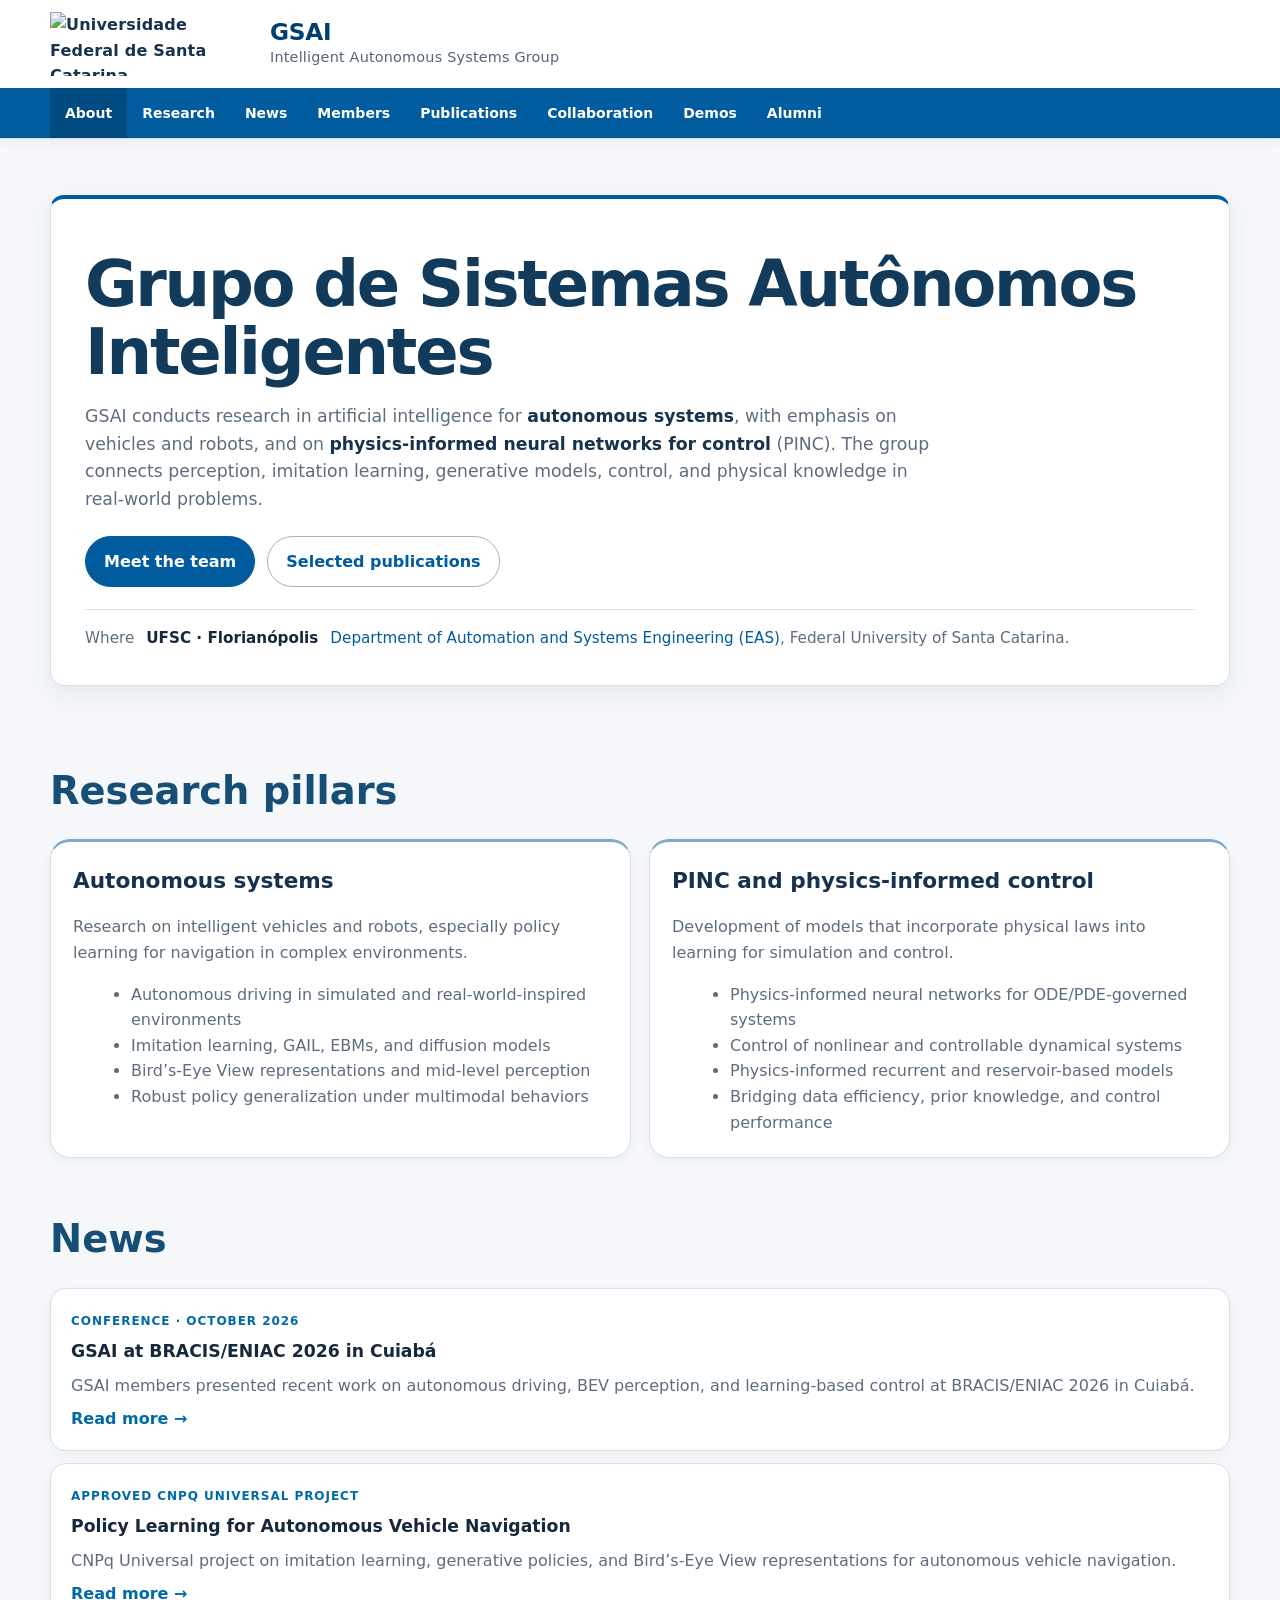
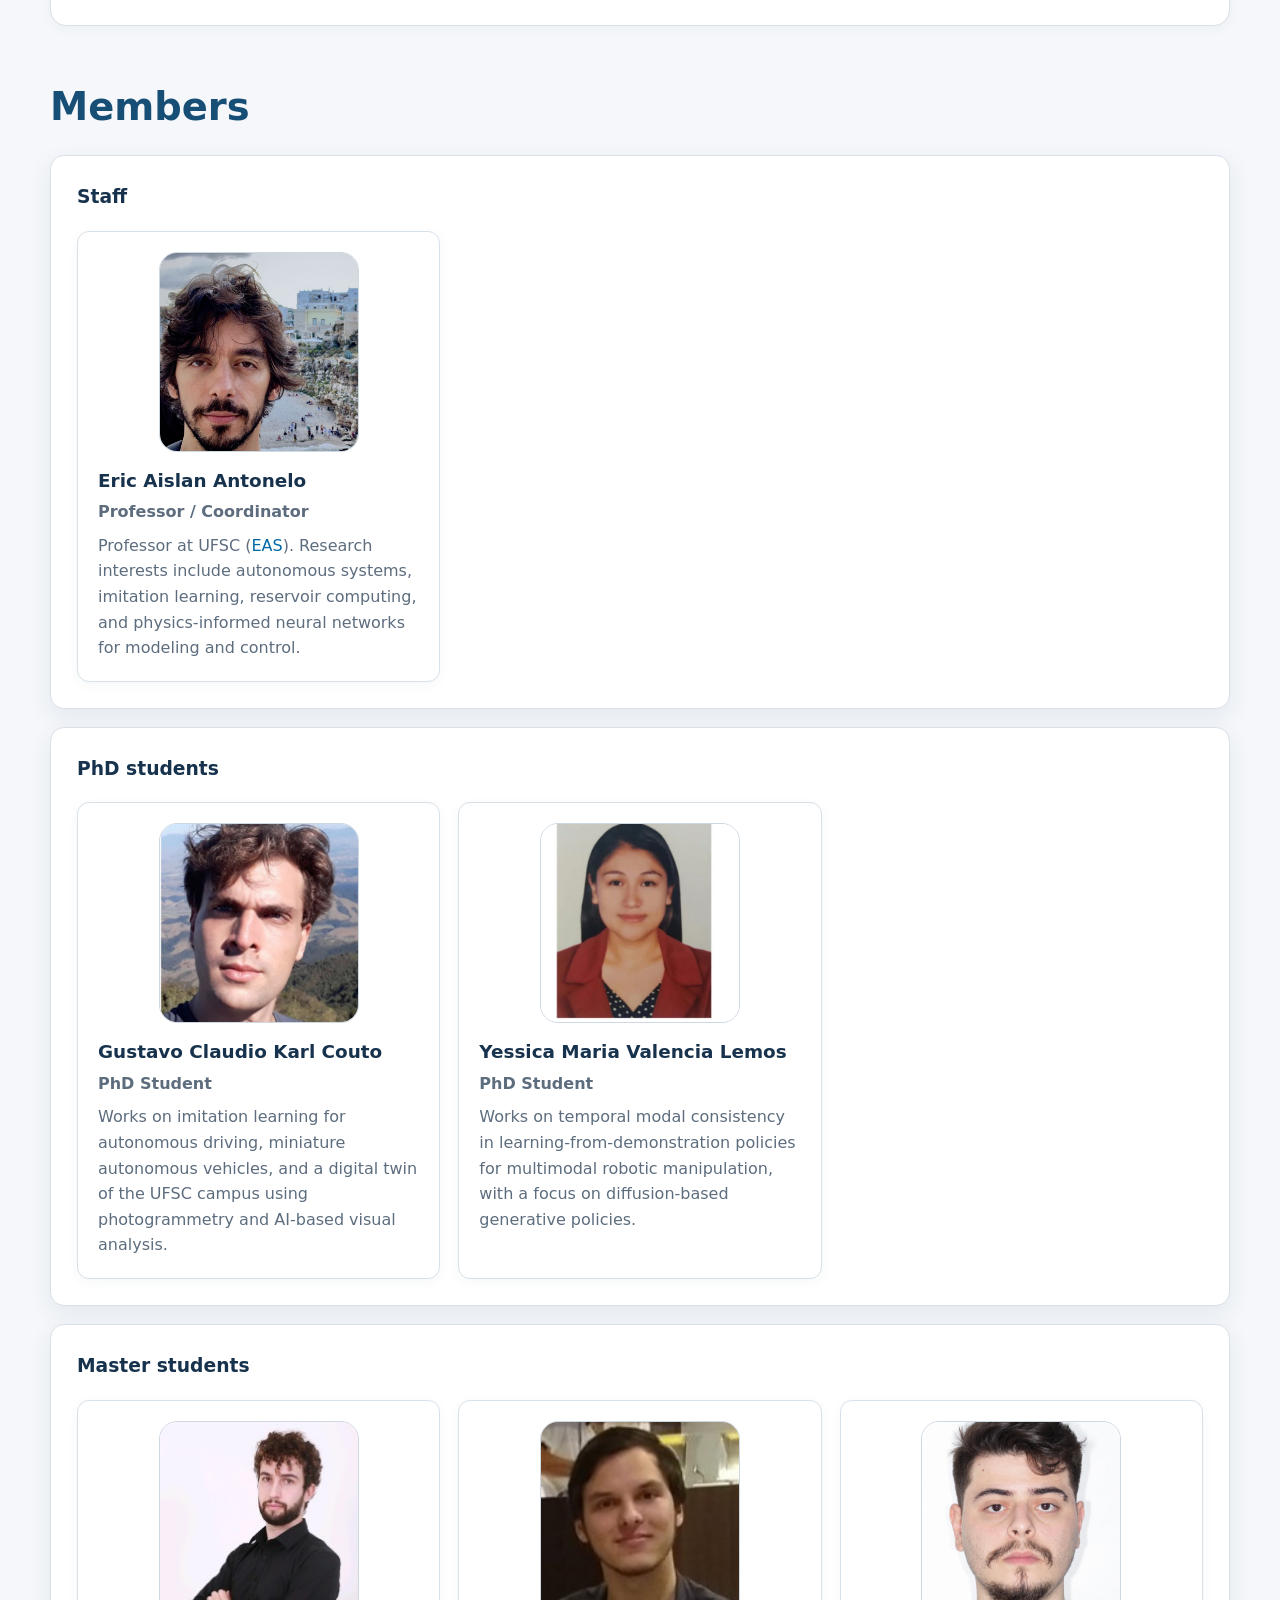
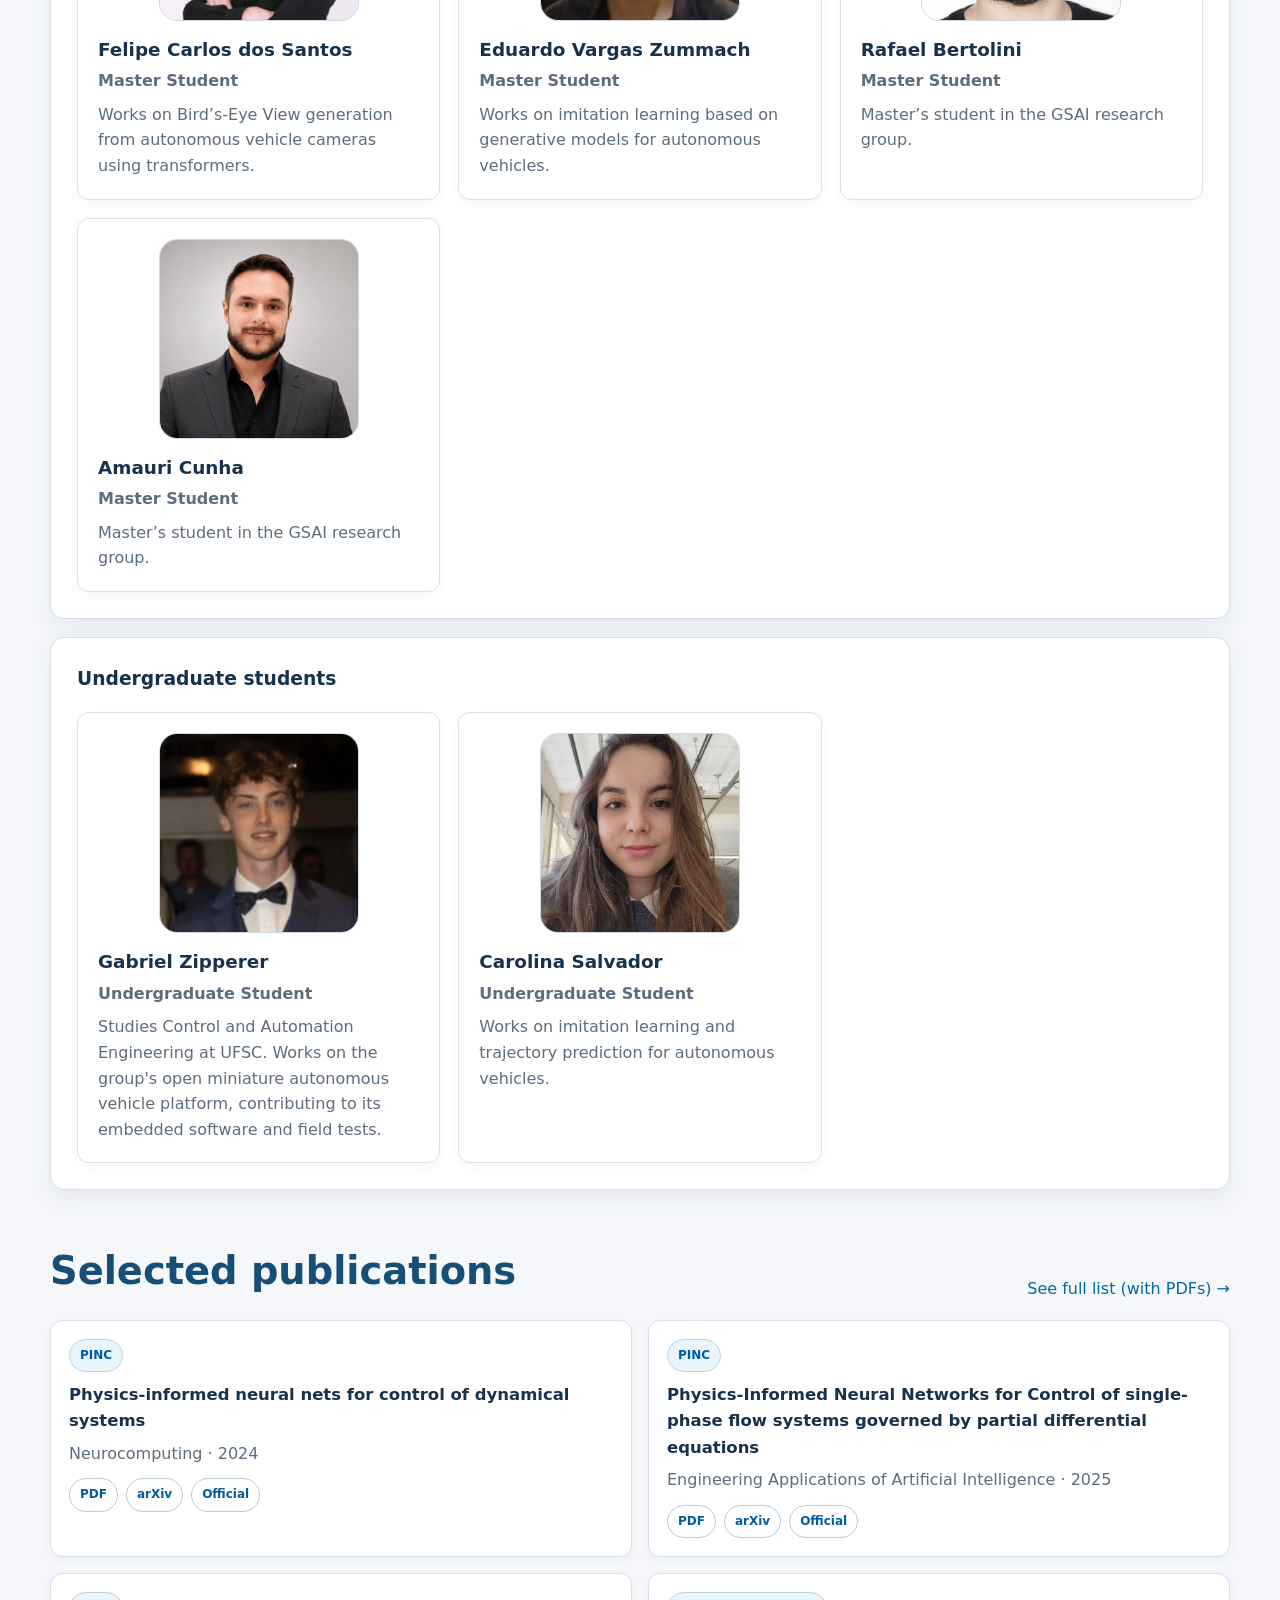
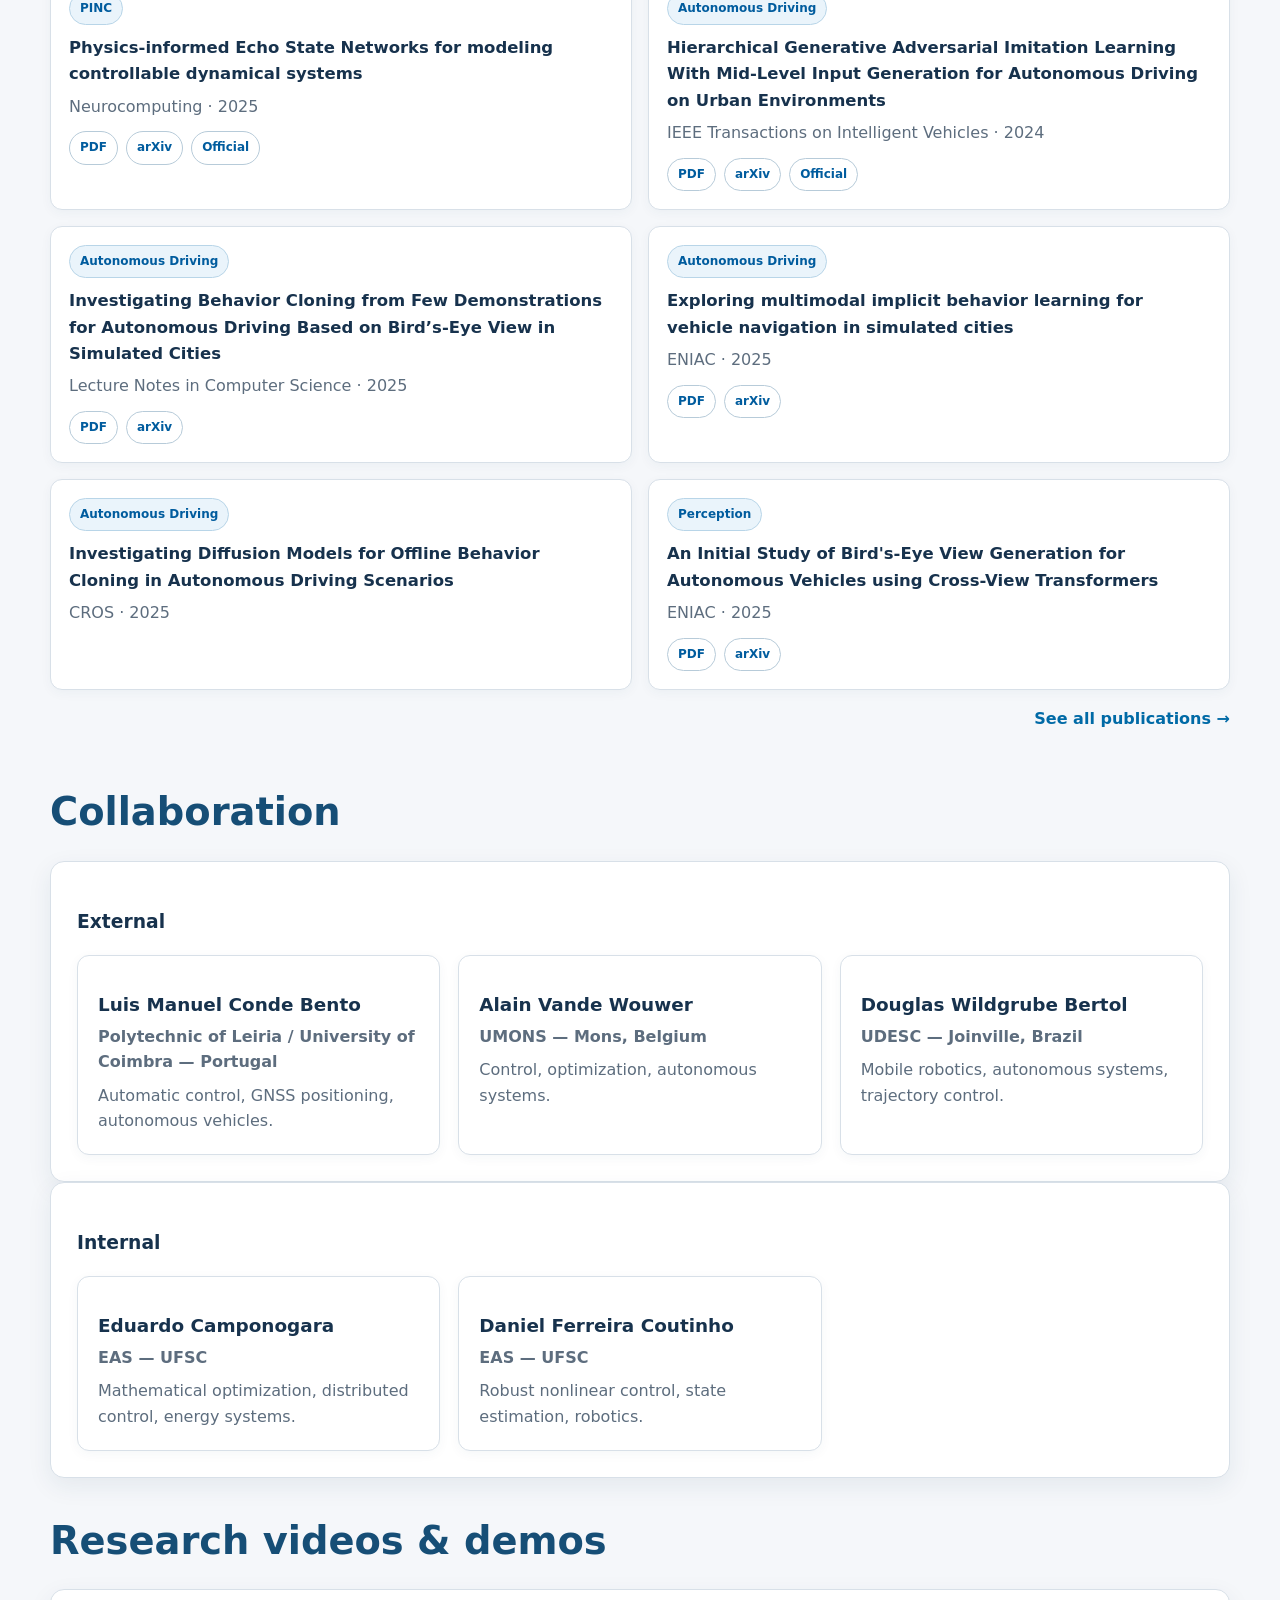
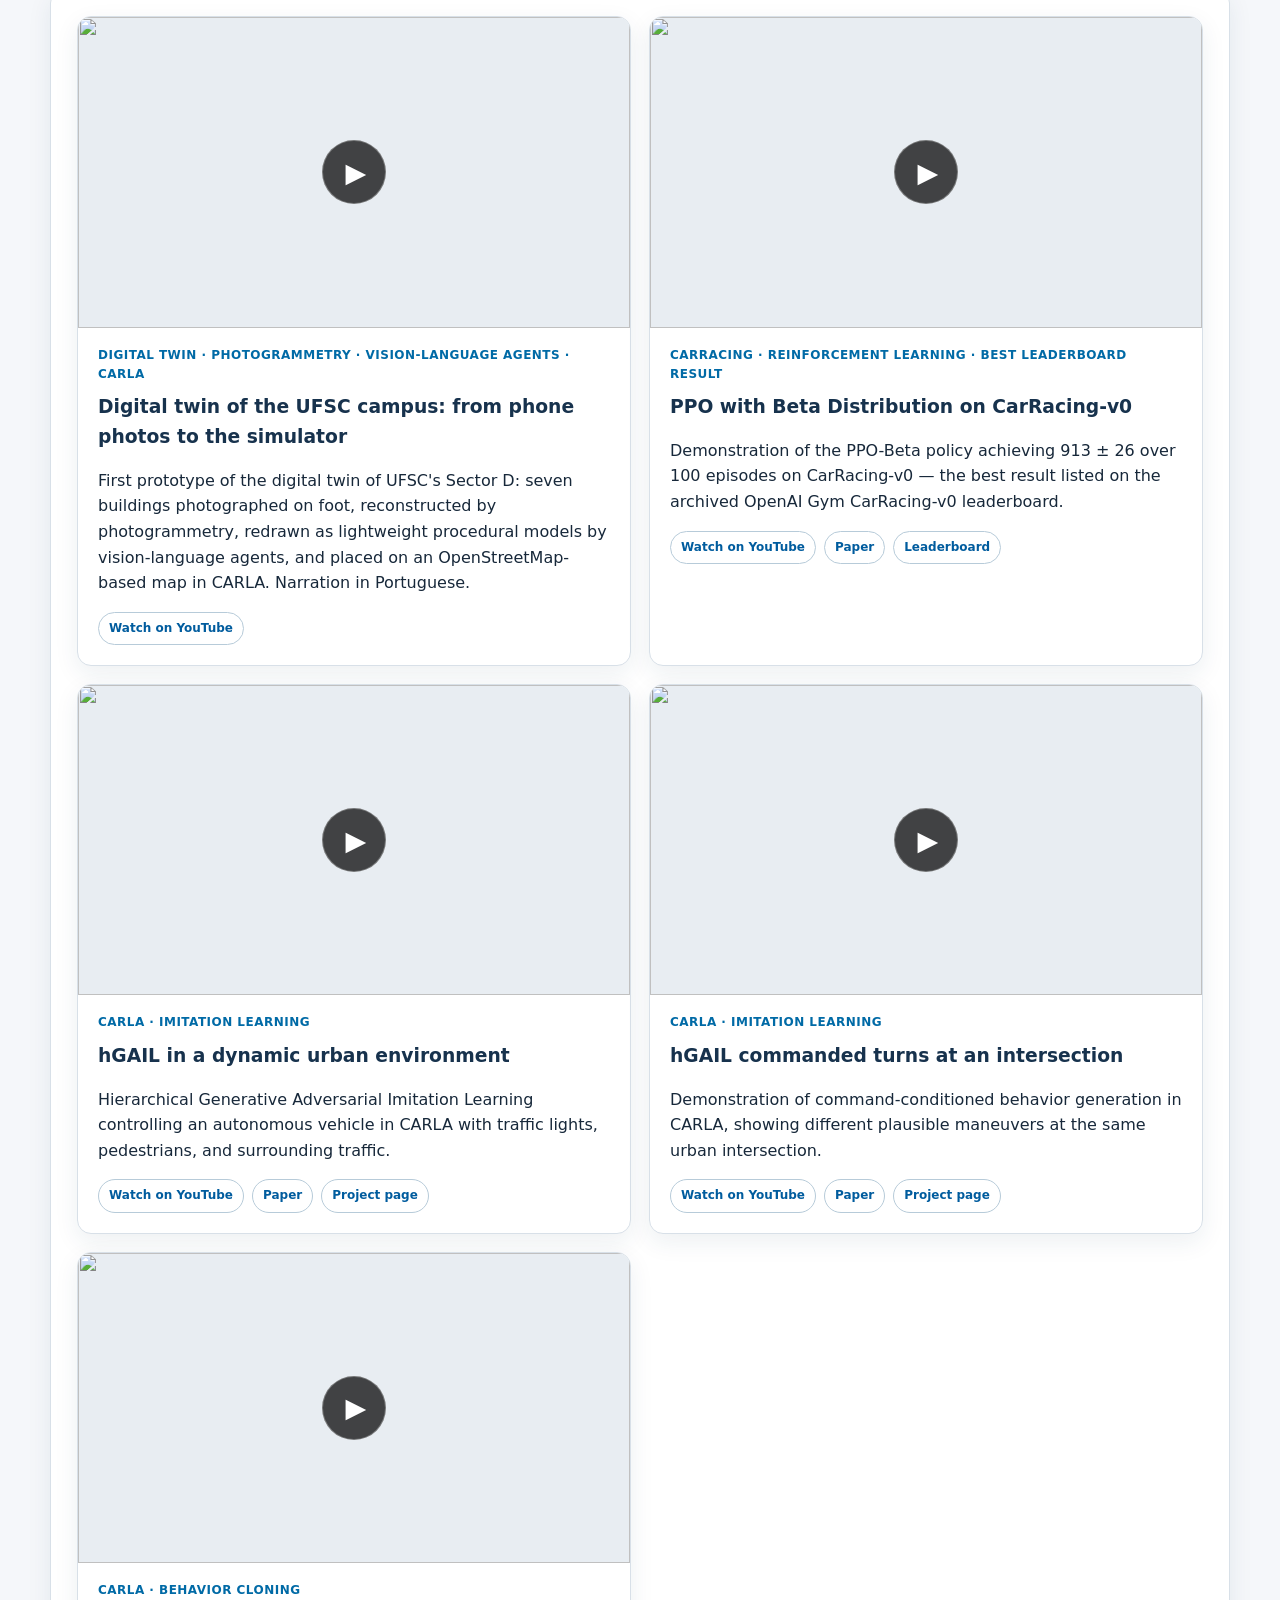
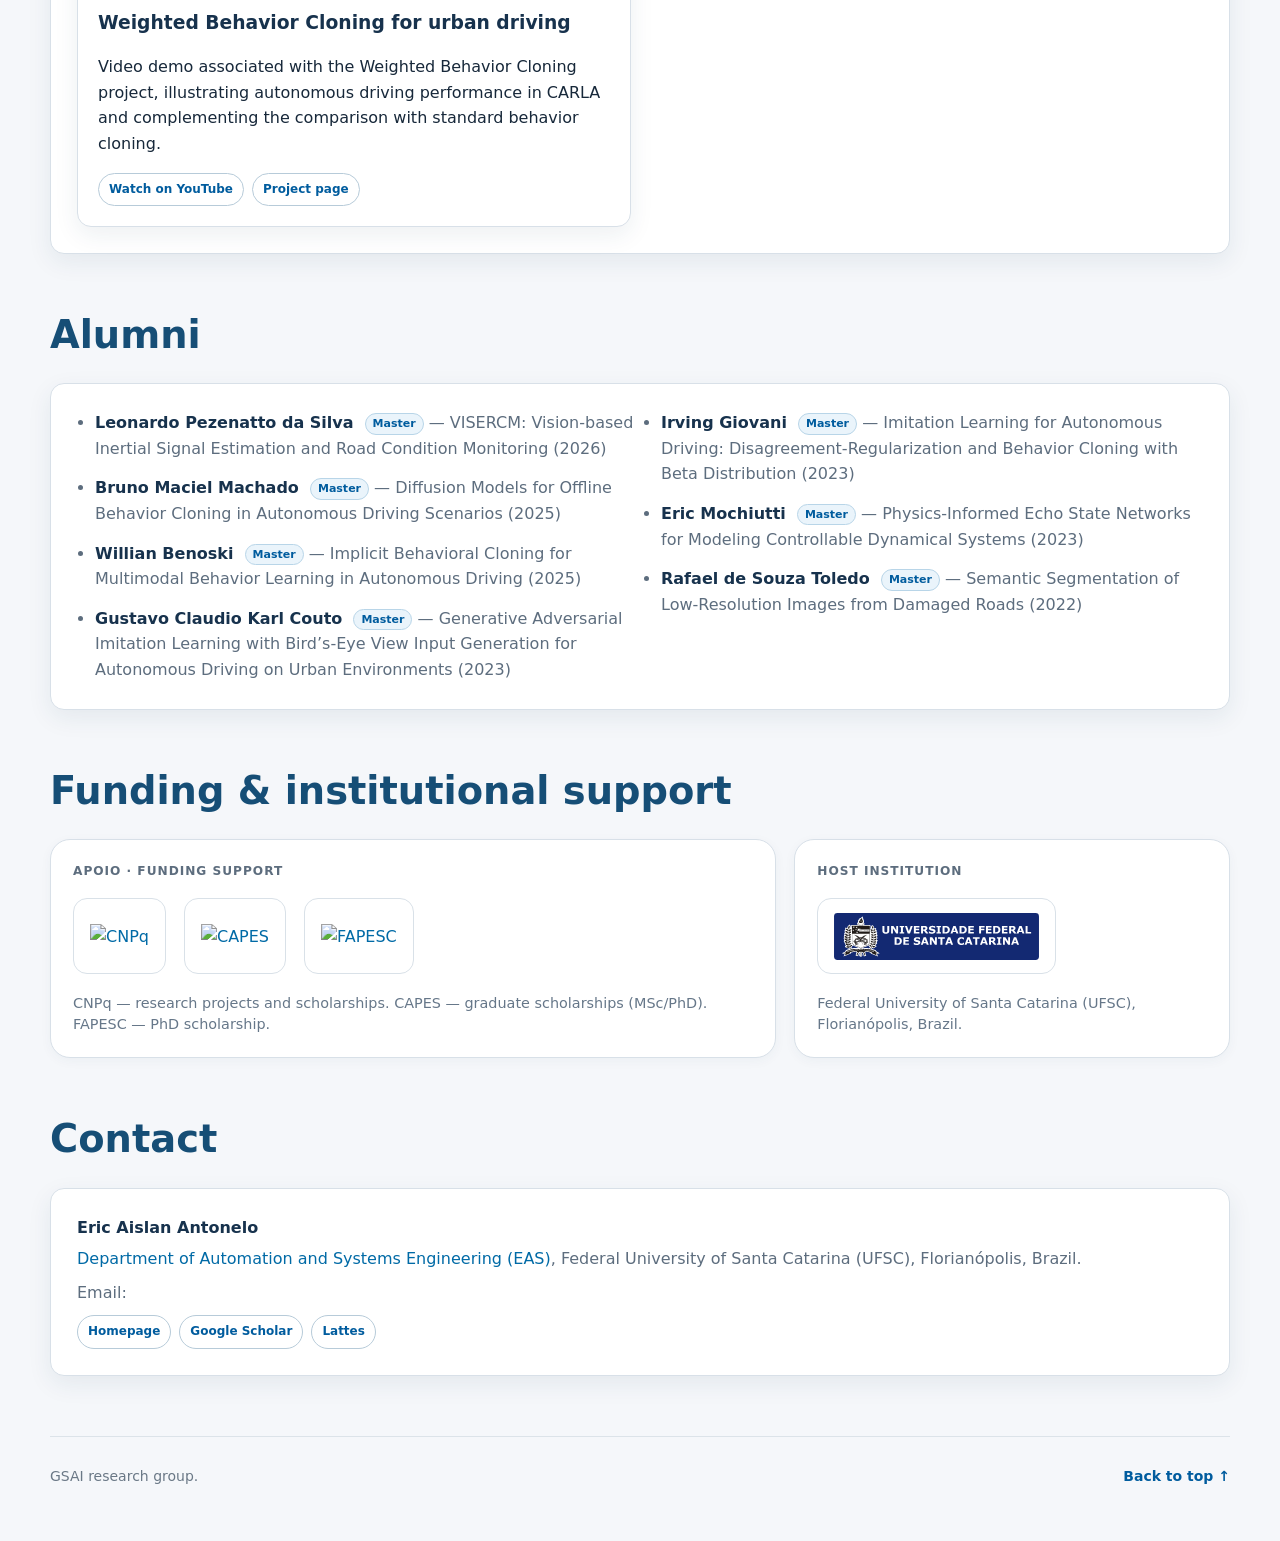
==== commit eed0f7d4: "Refresh UFSC preview assets" ====
--- a/preview/index.html
+++ b/preview/index.html
@@ -409,9 +409,9 @@
       .support-logo.ufsc { max-width:180px; max-height:54px; }
     }
 </style>
-<link rel="stylesheet" href="ufsc-light.css?v=20261104-1"/>
+<link rel="stylesheet" href="ufsc-light.css?v=20261104-2"/>
 </head>
-<body id="top"><div id="site-nav"></div><script src="shared-nav.js?v=20261104-light1"></script>
+<body id="top"><div id="site-nav"></div><script src="shared-nav.js?v=20261104-light2"></script>
 <header class="hero">
 <div class="wrap hero-grid">
 <div class="hero-card">
--- a/preview/ufsc-light.css
+++ b/preview/ufsc-light.css
@@ -43,9 +43,12 @@
   text-decoration:none !important;
 }
 .brand-logo {
-  width:64px;
-  height:64px;
+  width:205px;
+  max-width:36vw;
+  height:auto;
+  max-height:64px;
   object-fit:contain;
+  object-position:left center;
   flex:0 0 auto;
 }
 .brand-copy { display:grid; gap:1px; }
@@ -61,10 +64,6 @@
   font-size:.9rem;
   font-weight:500;
 }
-.brand-university {
-  color:#6b7988;
-  font-size:.8rem;
-}
 .nav {
   position:static !important;
   background:#005c9e !important;
@@ -238,10 +237,9 @@
 /* Mobile */
 @media (max-width:720px) {
   .brand-inner { min-height:76px; }
-  .brand-logo { width:52px; height:52px; }
+  .brand-logo { width:165px; max-width:48vw; height:auto; max-height:52px; }
   .brand-name { font-size:1.2rem; }
   .brand-subtitle { font-size:.78rem; }
-  .brand-university { display:none; }
 
   .nav .inner {
     display:block !important;
@@ -262,3 +260,10 @@
   .menu a { padding:13px 12px; }
   .hero { padding-top:34px !important; }
 }
+
+/* Light-theme image surfaces */
+.avatar,
+.news-hero,
+.news-gallery img {
+  background:#fff !important;
+}
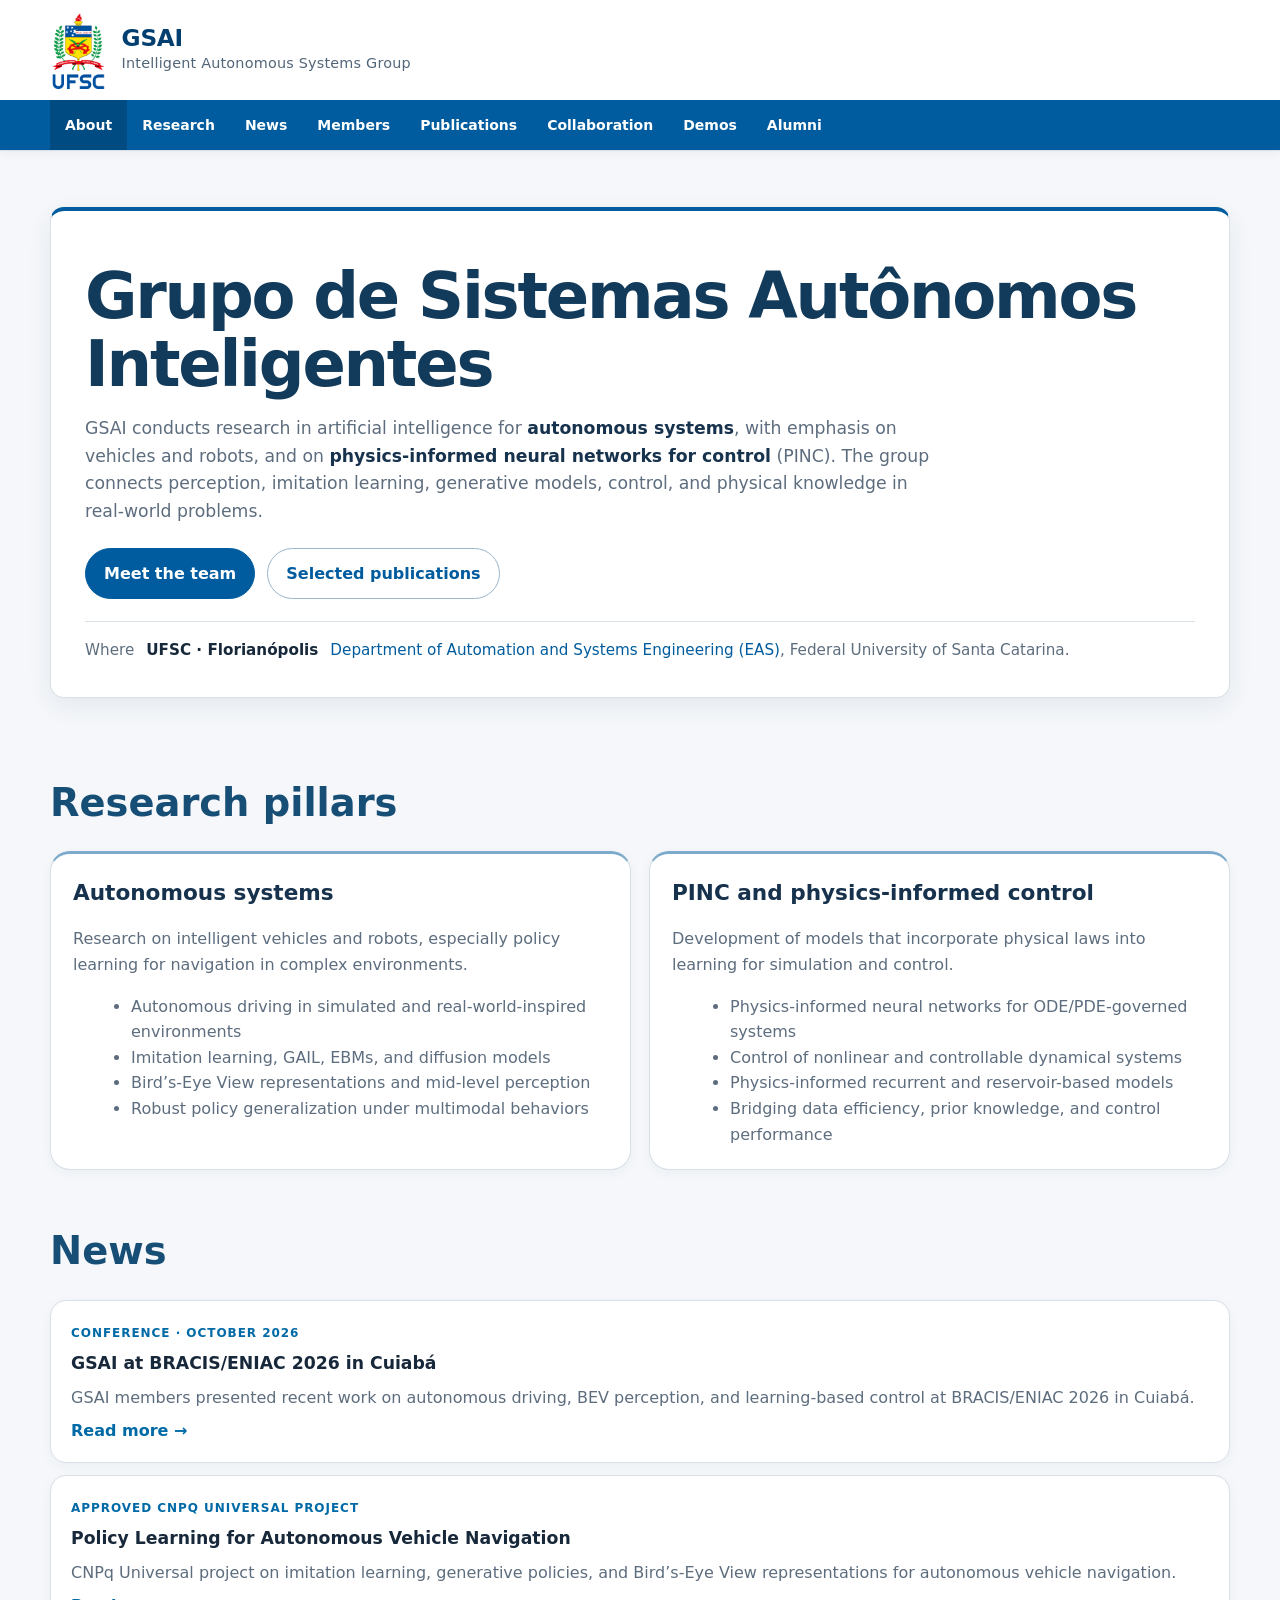
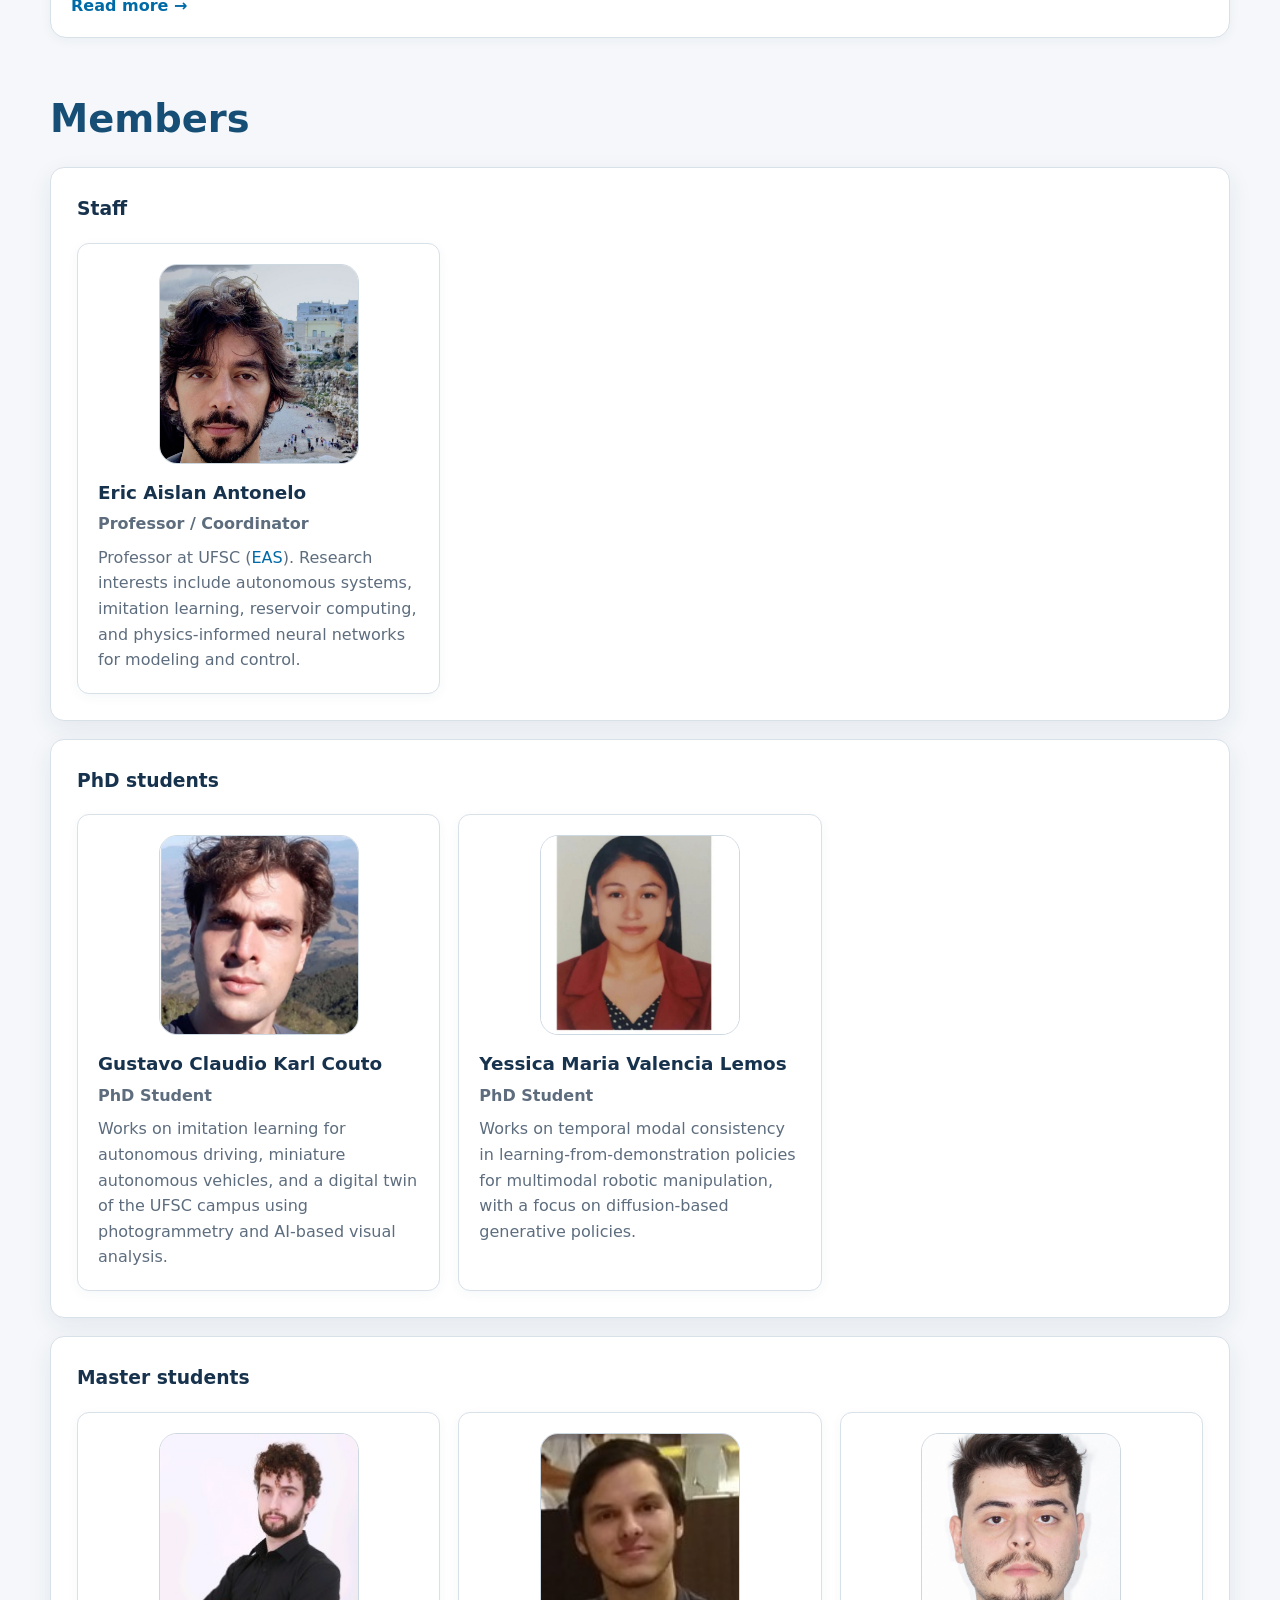
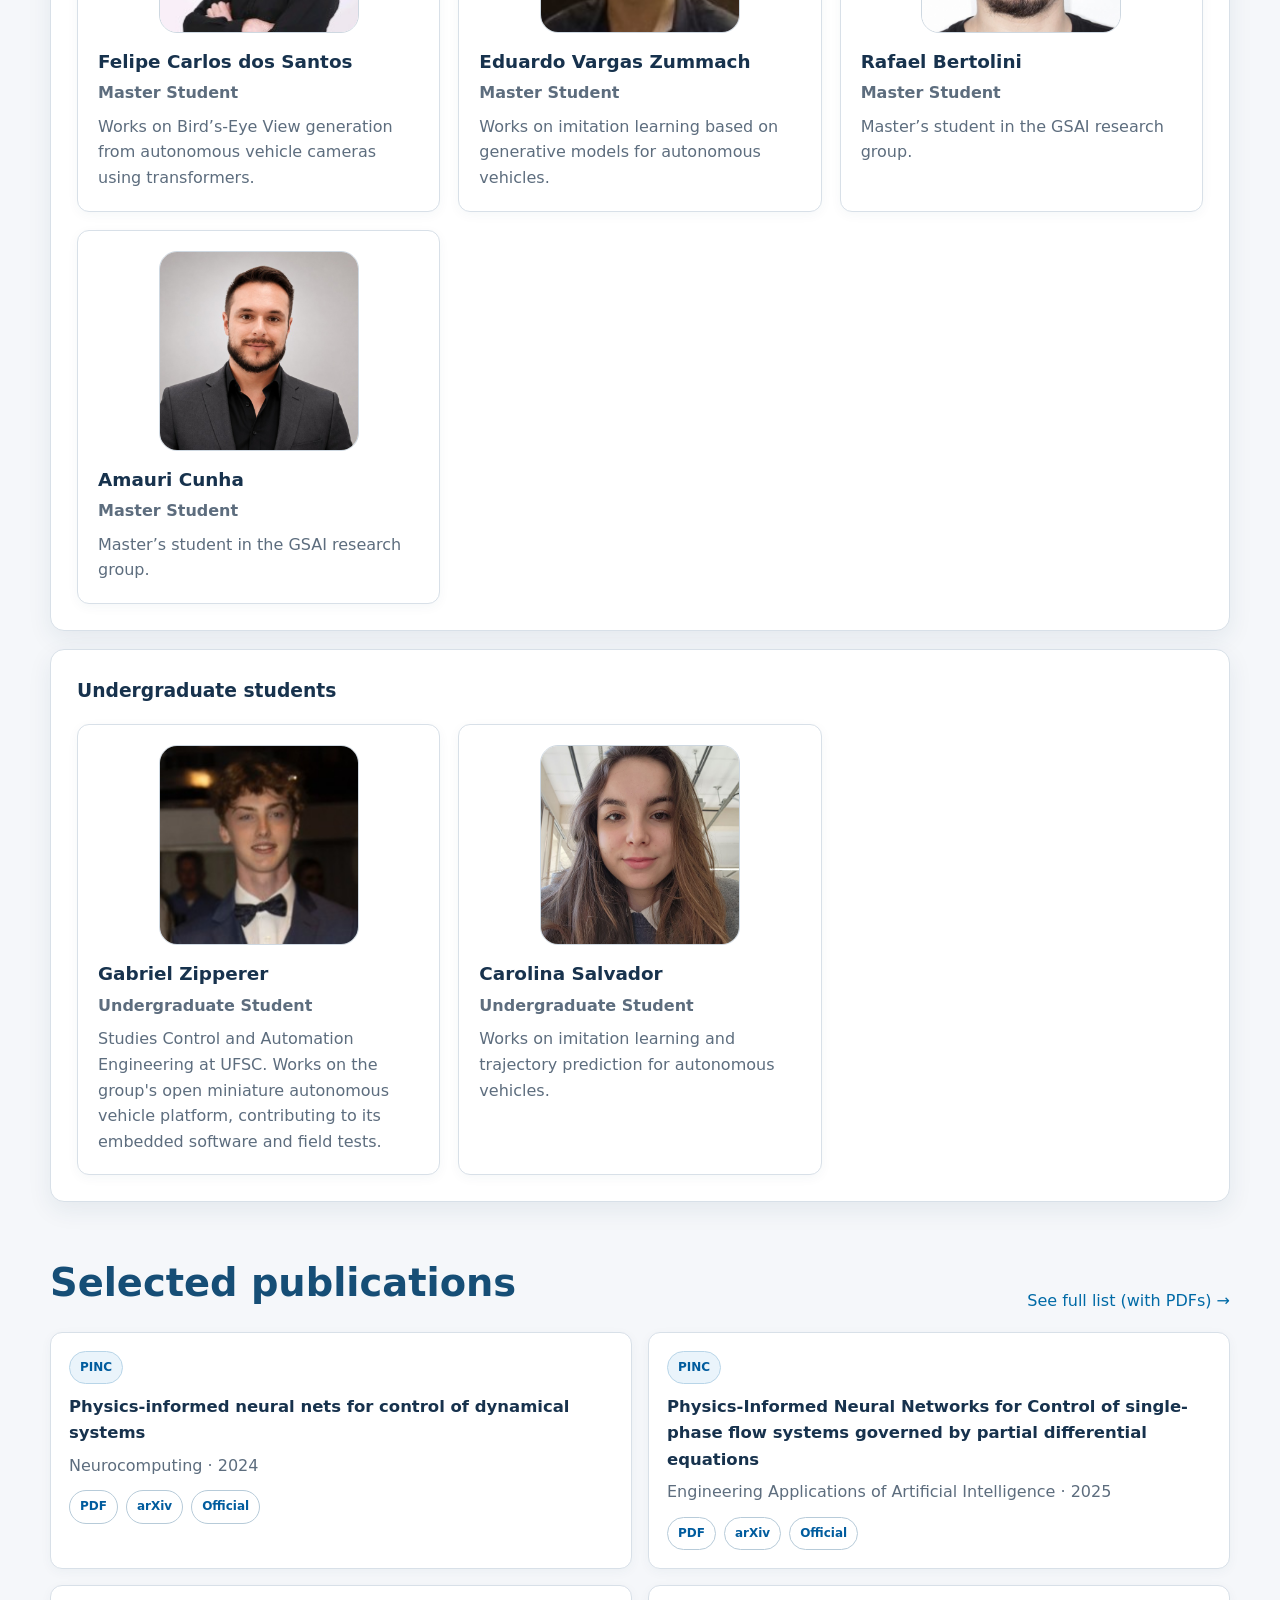
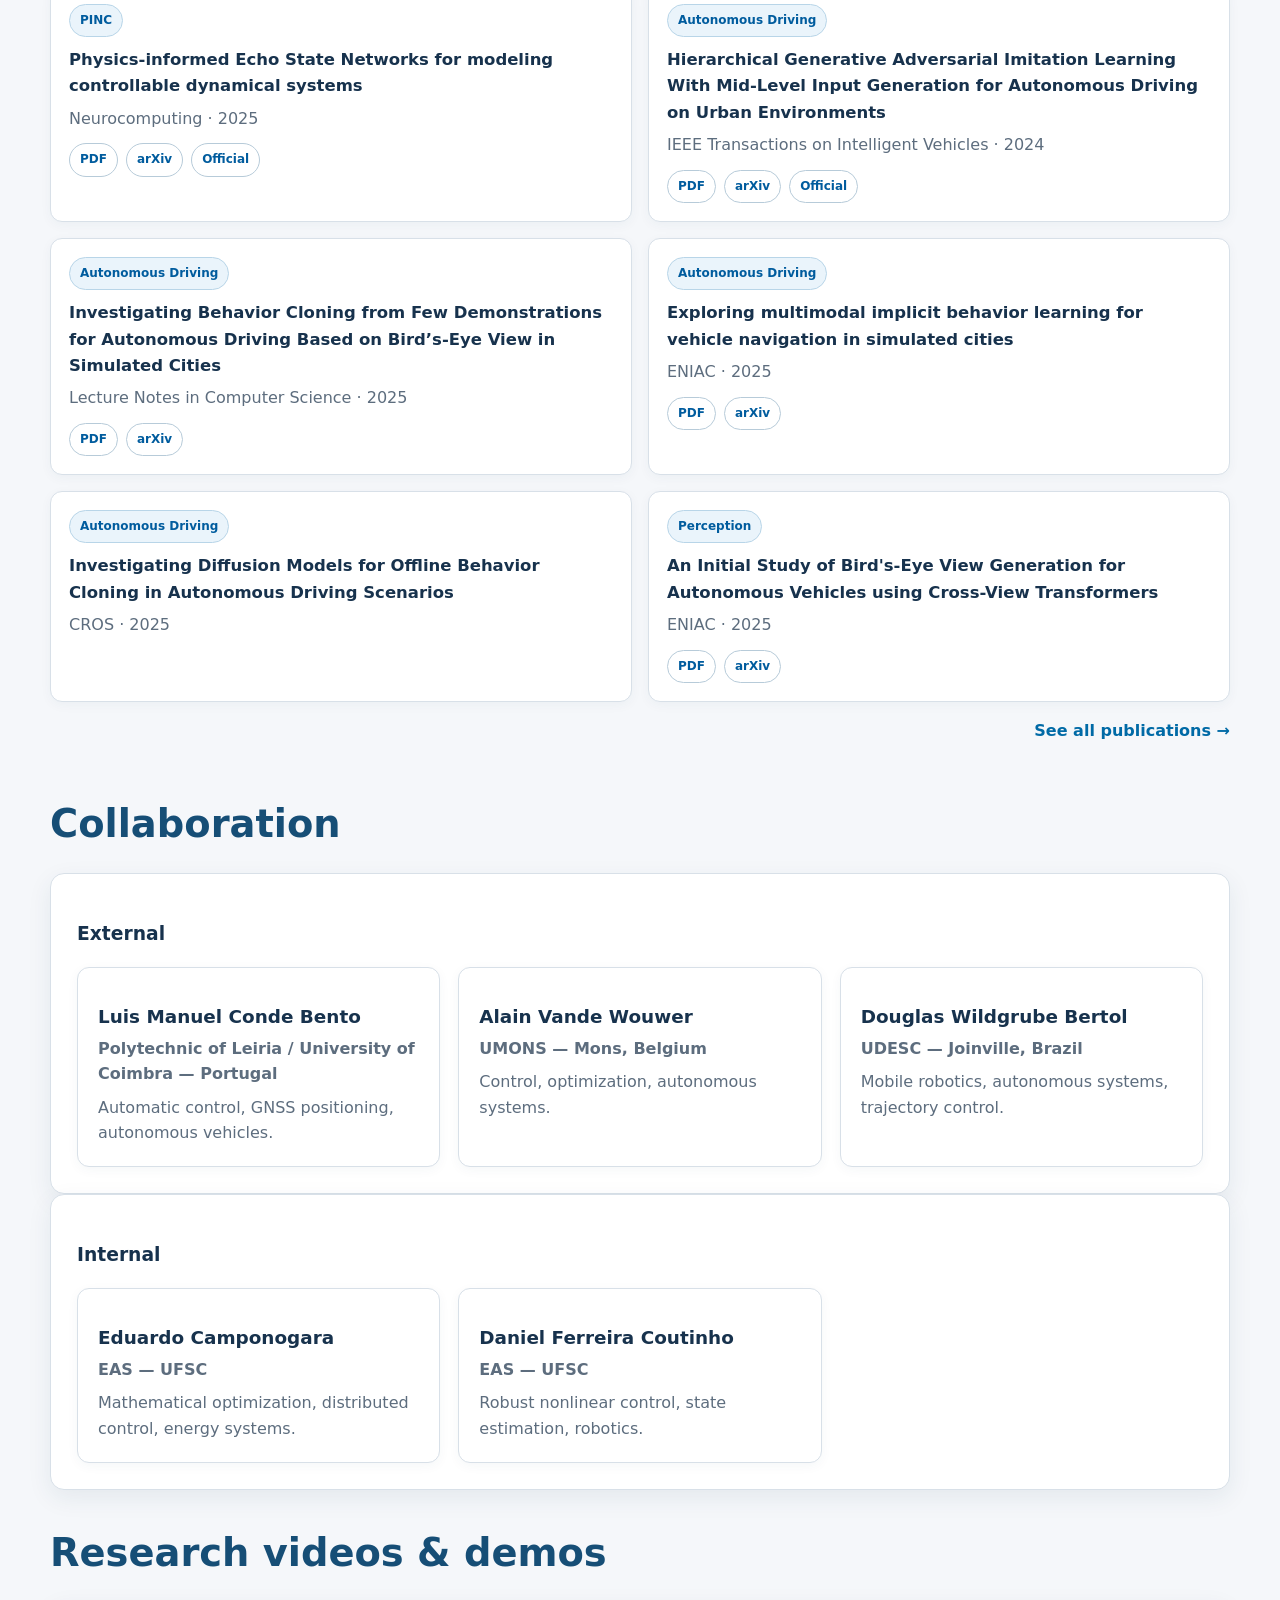
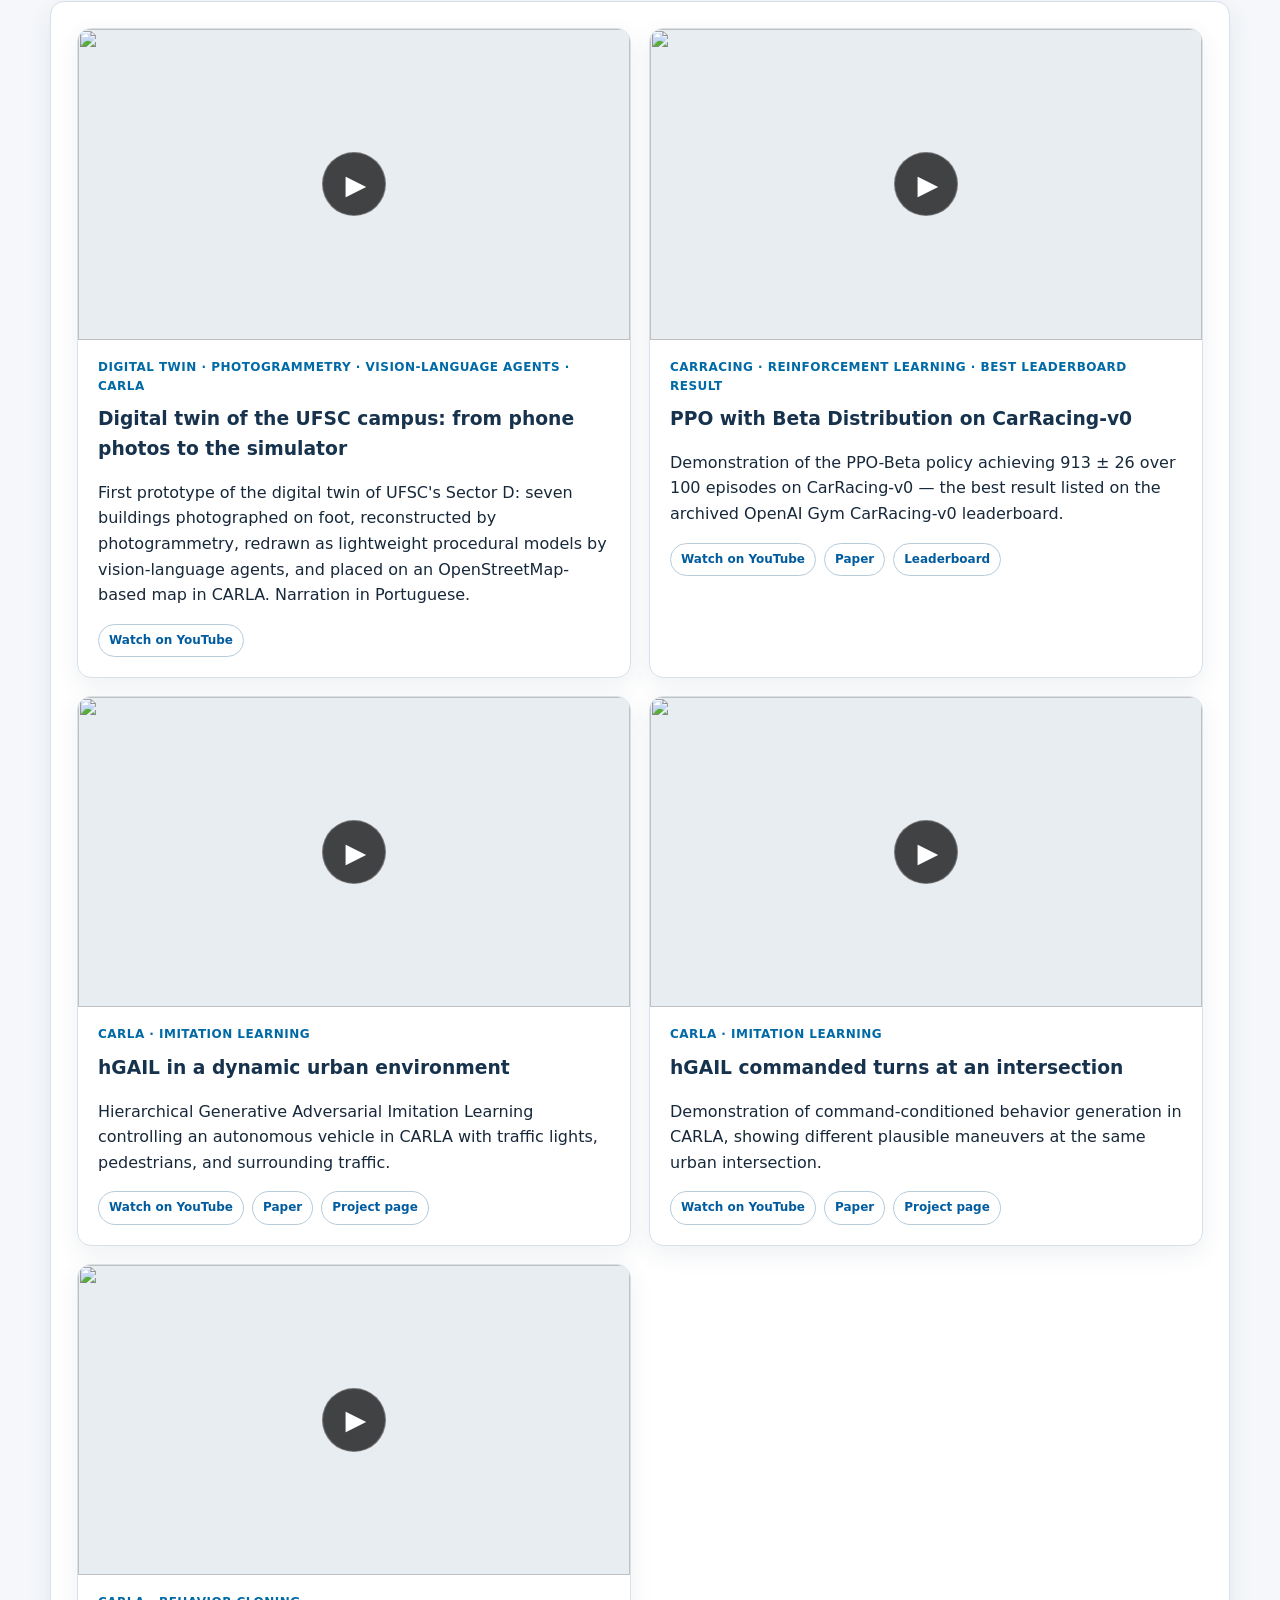
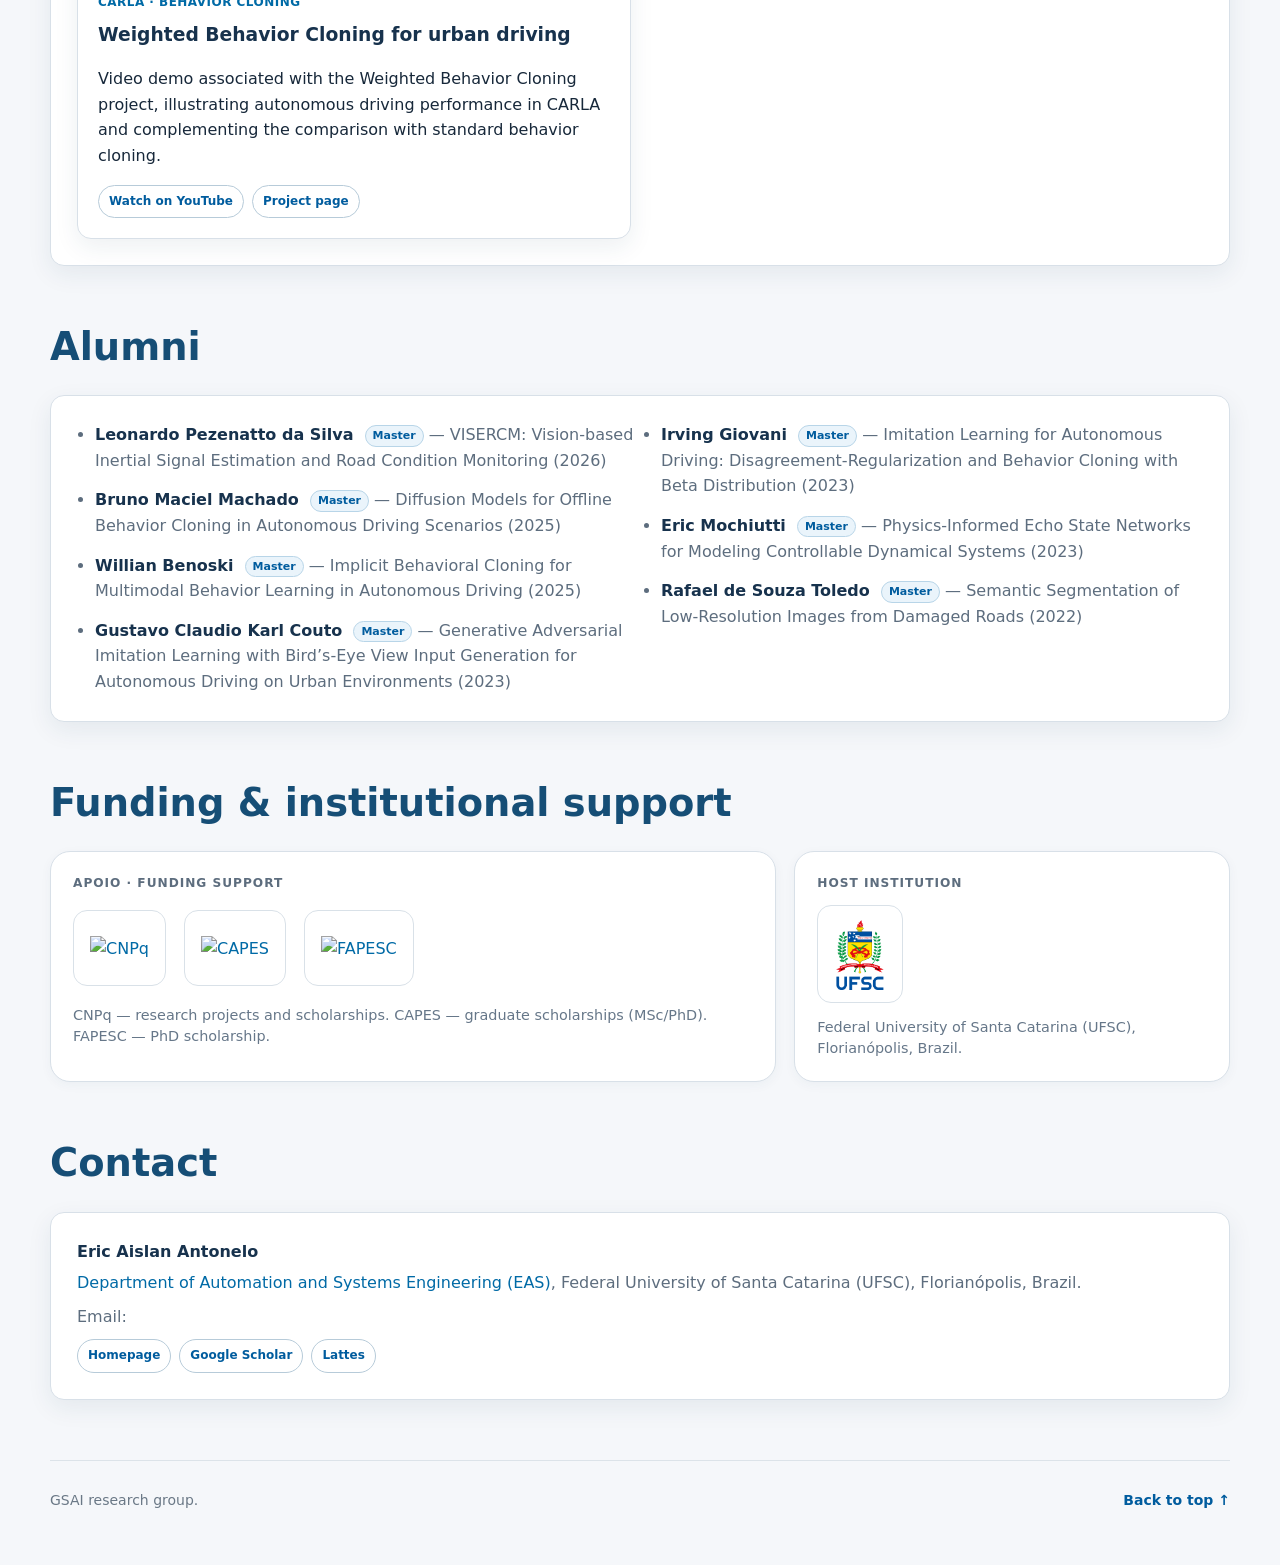
==== commit 17effae1: "Use official UFSC logo in host institution" ====
--- a/preview/index.html
+++ b/preview/index.html
@@ -409,7 +409,7 @@
       .support-logo.ufsc { max-width:180px; max-height:54px; }
     }
 </style>
-<link rel="stylesheet" href="ufsc-light.css?v=20261104-2"/>
+<link rel="stylesheet" href="ufsc-light.css?v=20261104-3"/>
 </head>
 <body id="top"><div id="site-nav"></div><script src="shared-nav.js?v=20261104-light2"></script>
 <header class="hero">
@@ -525,7 +525,7 @@
     <span class="support-kicker">Host institution</span>
     <div class="support-logos">
       <a class="support-logo-link" href="https://ufsc.br/" target="_blank" rel="noopener noreferrer" aria-label="Federal University of Santa Catarina">
-        <img class="support-logo ufsc" src="https://identidade.ufsc.br/files/2010/09/brasao_UFSC_vertical_sigla_fundo-claro.svg" onerror="this.onerror=null;this.src='images/logos/ufsc.svg'" alt="Universidade Federal de Santa Catarina (UFSC)"/>
+        <img class="support-logo ufsc ufsc-local" src="images/logos/ufsc-brasao.png" alt="Universidade Federal de Santa Catarina (UFSC)"/>
       </a>
     </div>
     <p class="support-note">Federal University of Santa Catarina (UFSC), Florianópolis, Brazil.</p>
--- a/preview/ufsc-light.css
+++ b/preview/ufsc-light.css
@@ -29,7 +29,7 @@
 }
 .brand-bar { background:#fff; }
 .brand-inner {
-  min-height:88px;
+  min-height:100px;
   display:flex;
   align-items:center;
   justify-content:space-between;
@@ -43,10 +43,10 @@
   text-decoration:none !important;
 }
 .brand-logo {
-  width:205px;
-  max-width:36vw;
-  height:auto;
-  max-height:64px;
+  width:auto;
+  height:78px;
+  max-width:none;
+  max-height:none;
   object-fit:contain;
   object-position:left center;
   flex:0 0 auto;
@@ -236,8 +236,8 @@
 
 /* Mobile */
 @media (max-width:720px) {
-  .brand-inner { min-height:76px; }
-  .brand-logo { width:165px; max-width:48vw; height:auto; max-height:52px; }
+  .brand-inner { min-height:82px; }
+  .brand-logo { width:auto; height:62px; max-width:none; max-height:none; }
   .brand-name { font-size:1.2rem; }
   .brand-subtitle { font-size:.78rem; }
 
@@ -267,3 +267,9 @@
 .news-gallery img {
   background:#fff !important;
 }
+
+/* UFSC logo sizing */
+.support-logo.ufsc-local {
+  max-height:72px !important;
+  max-width:180px !important;
+}
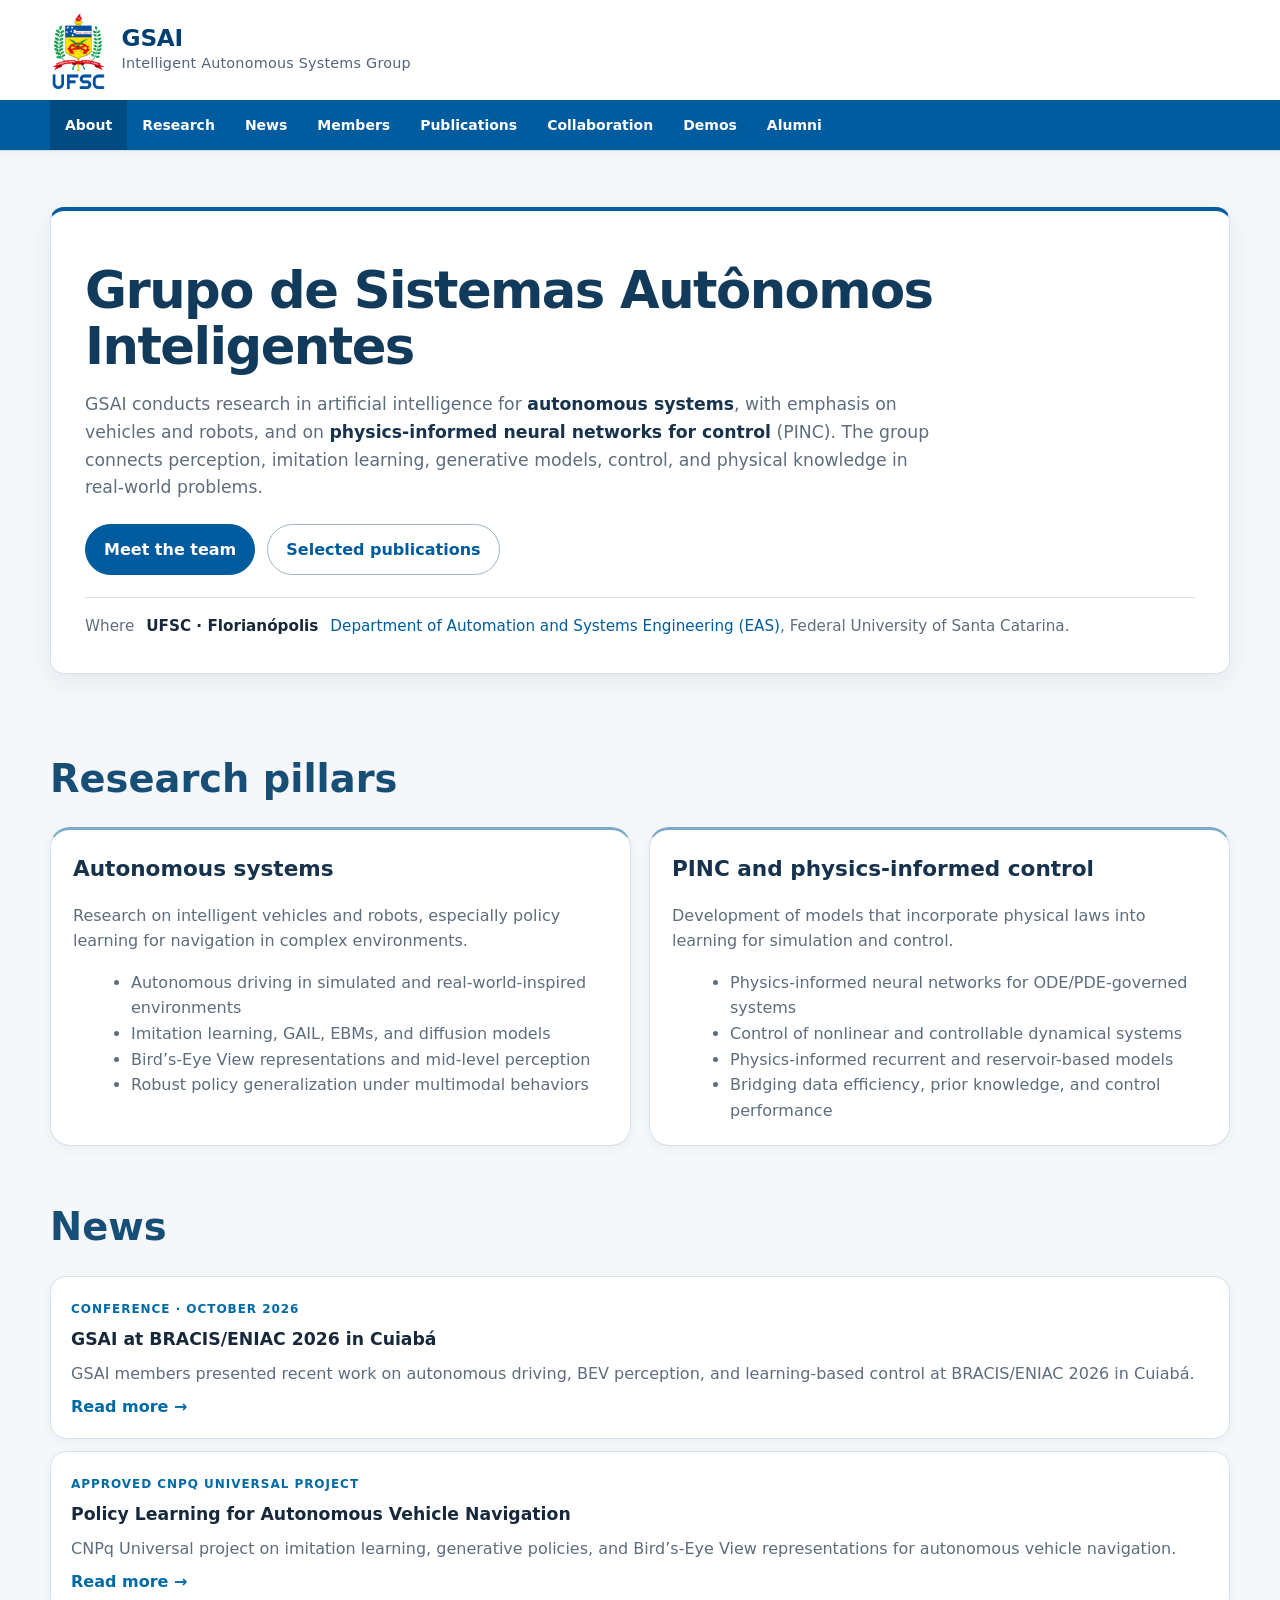
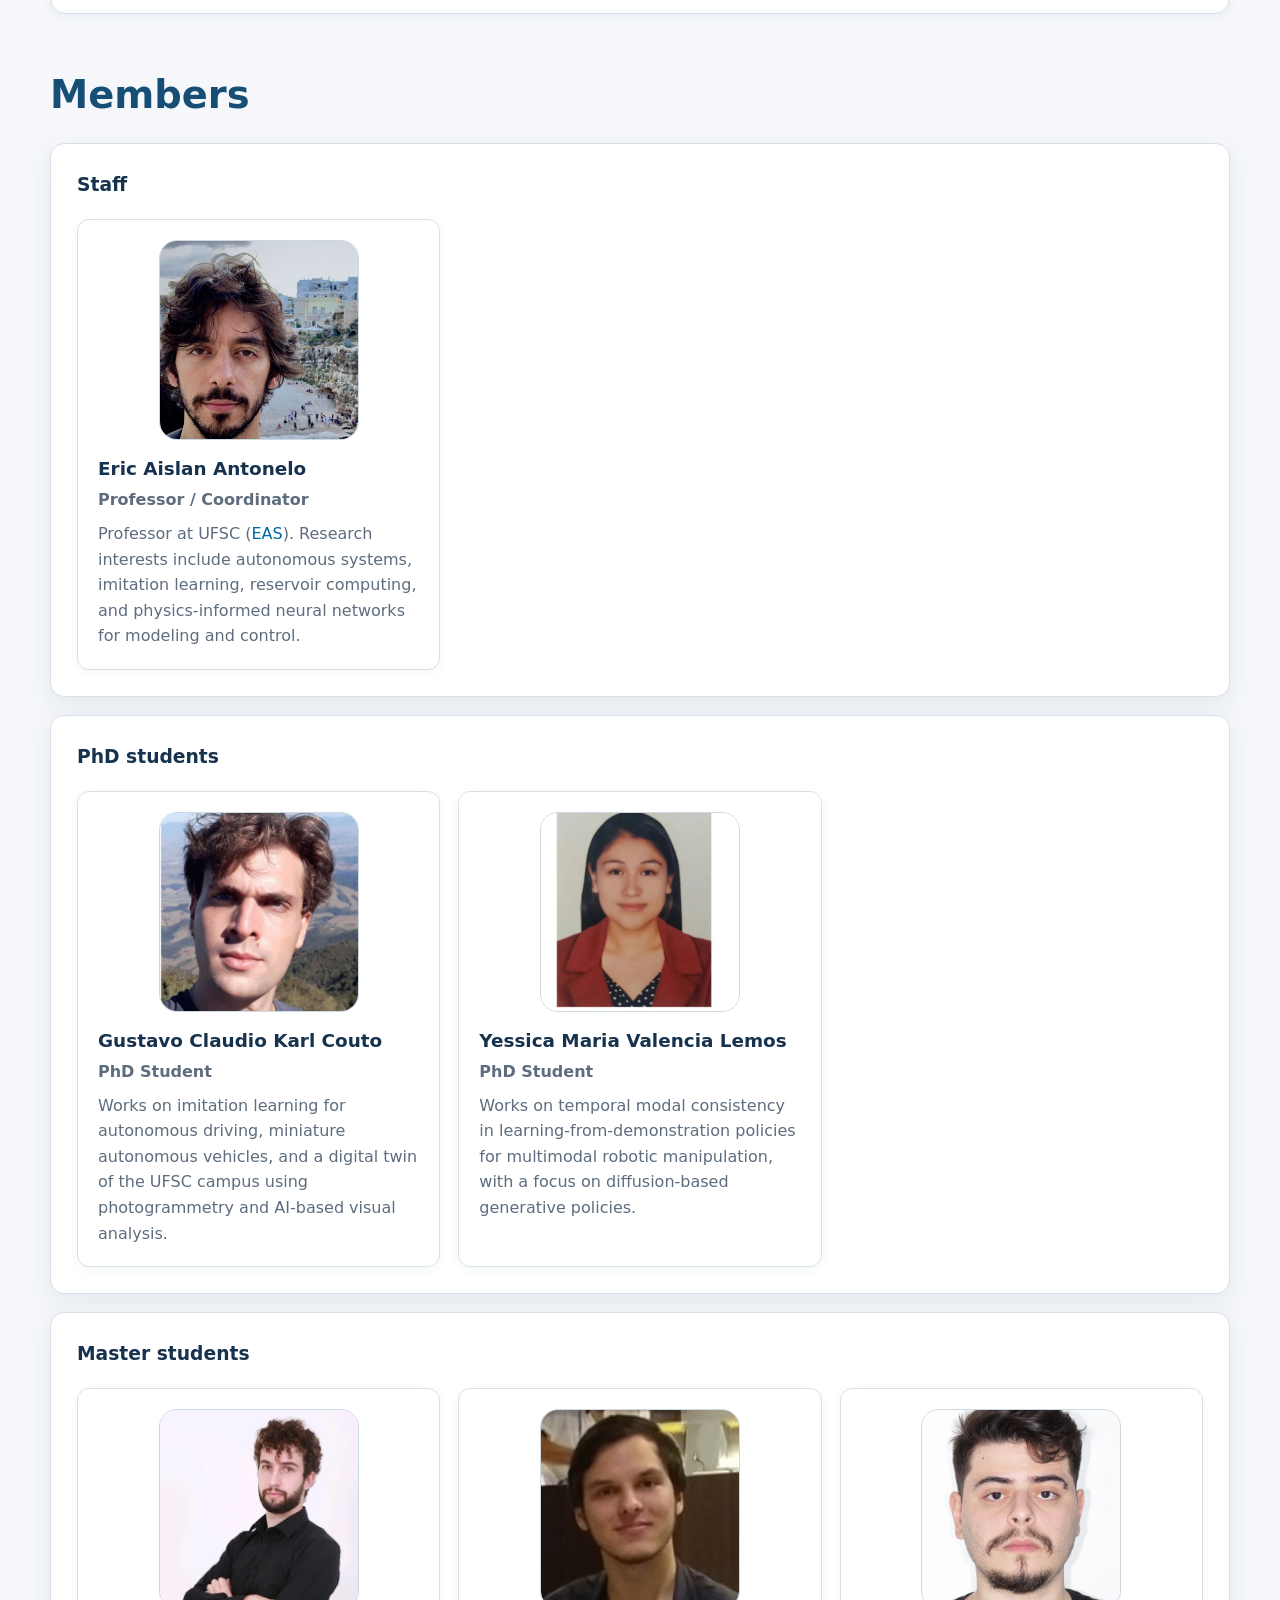
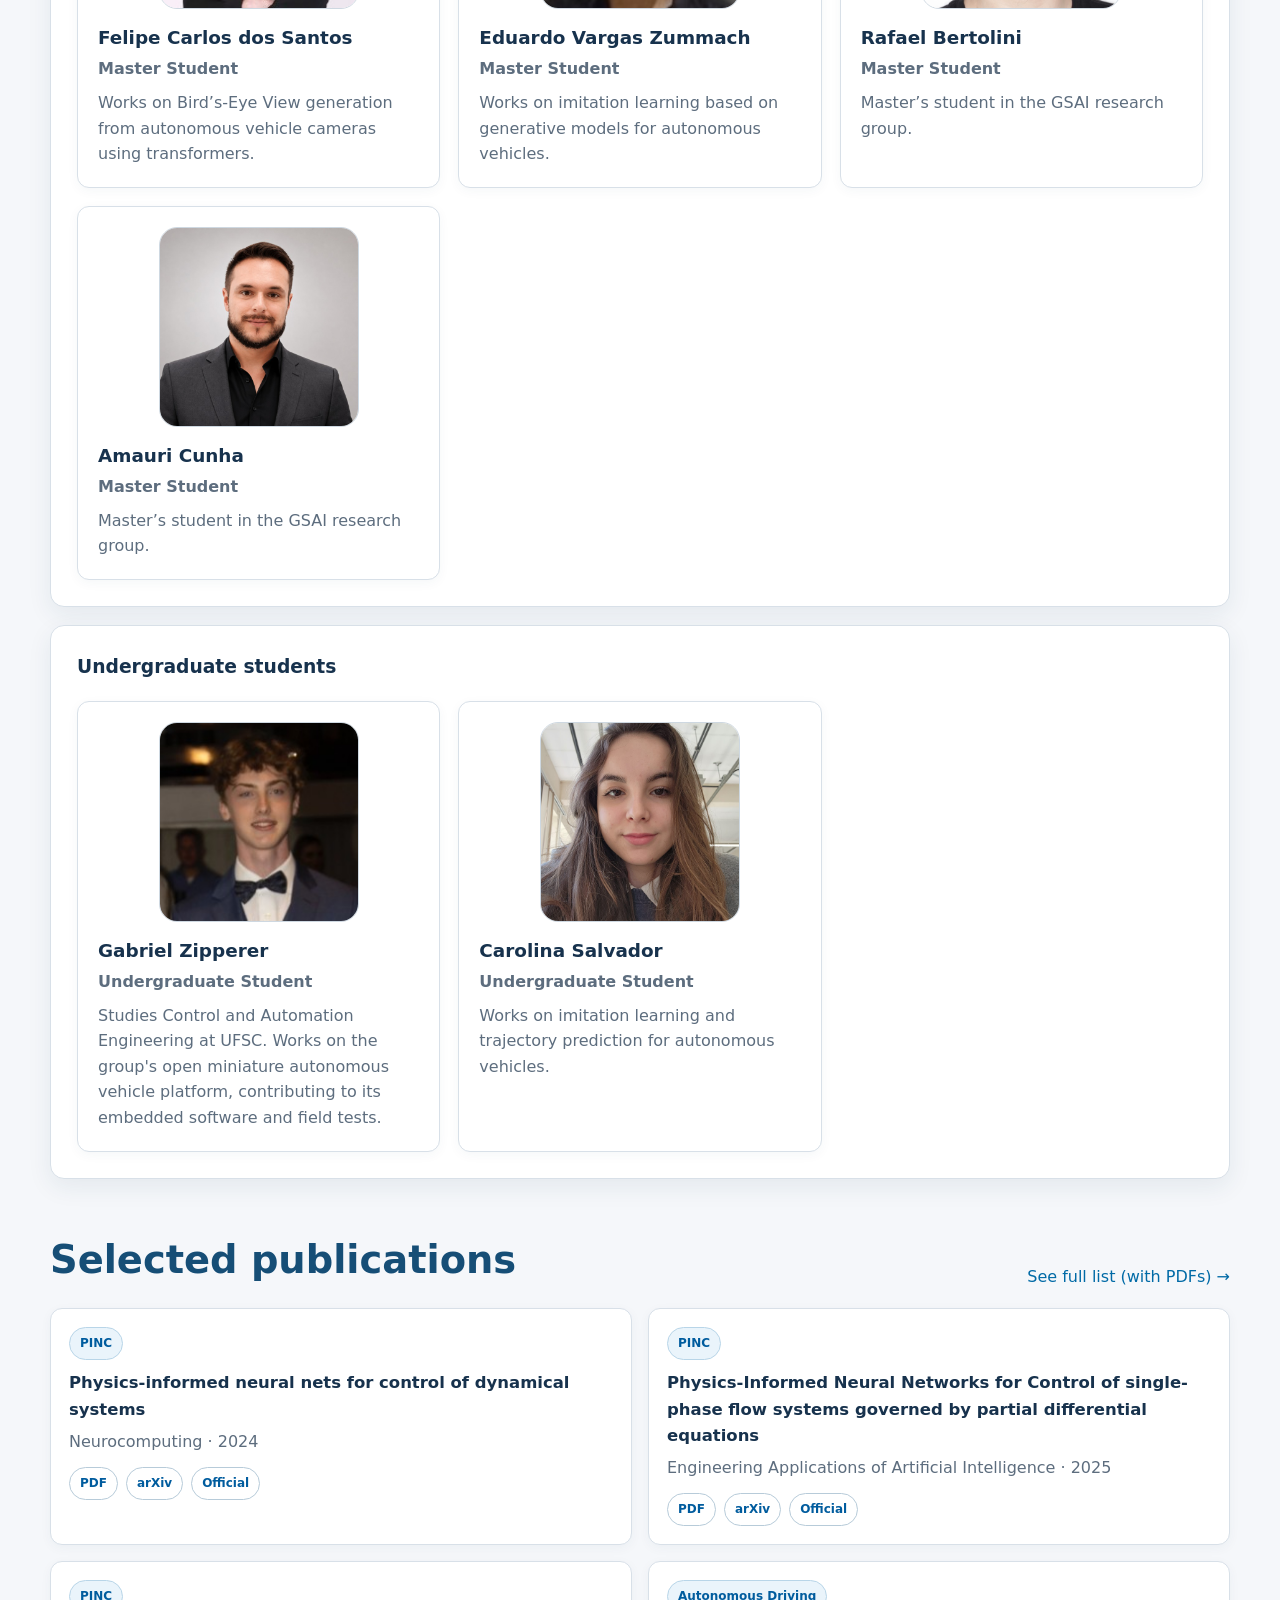
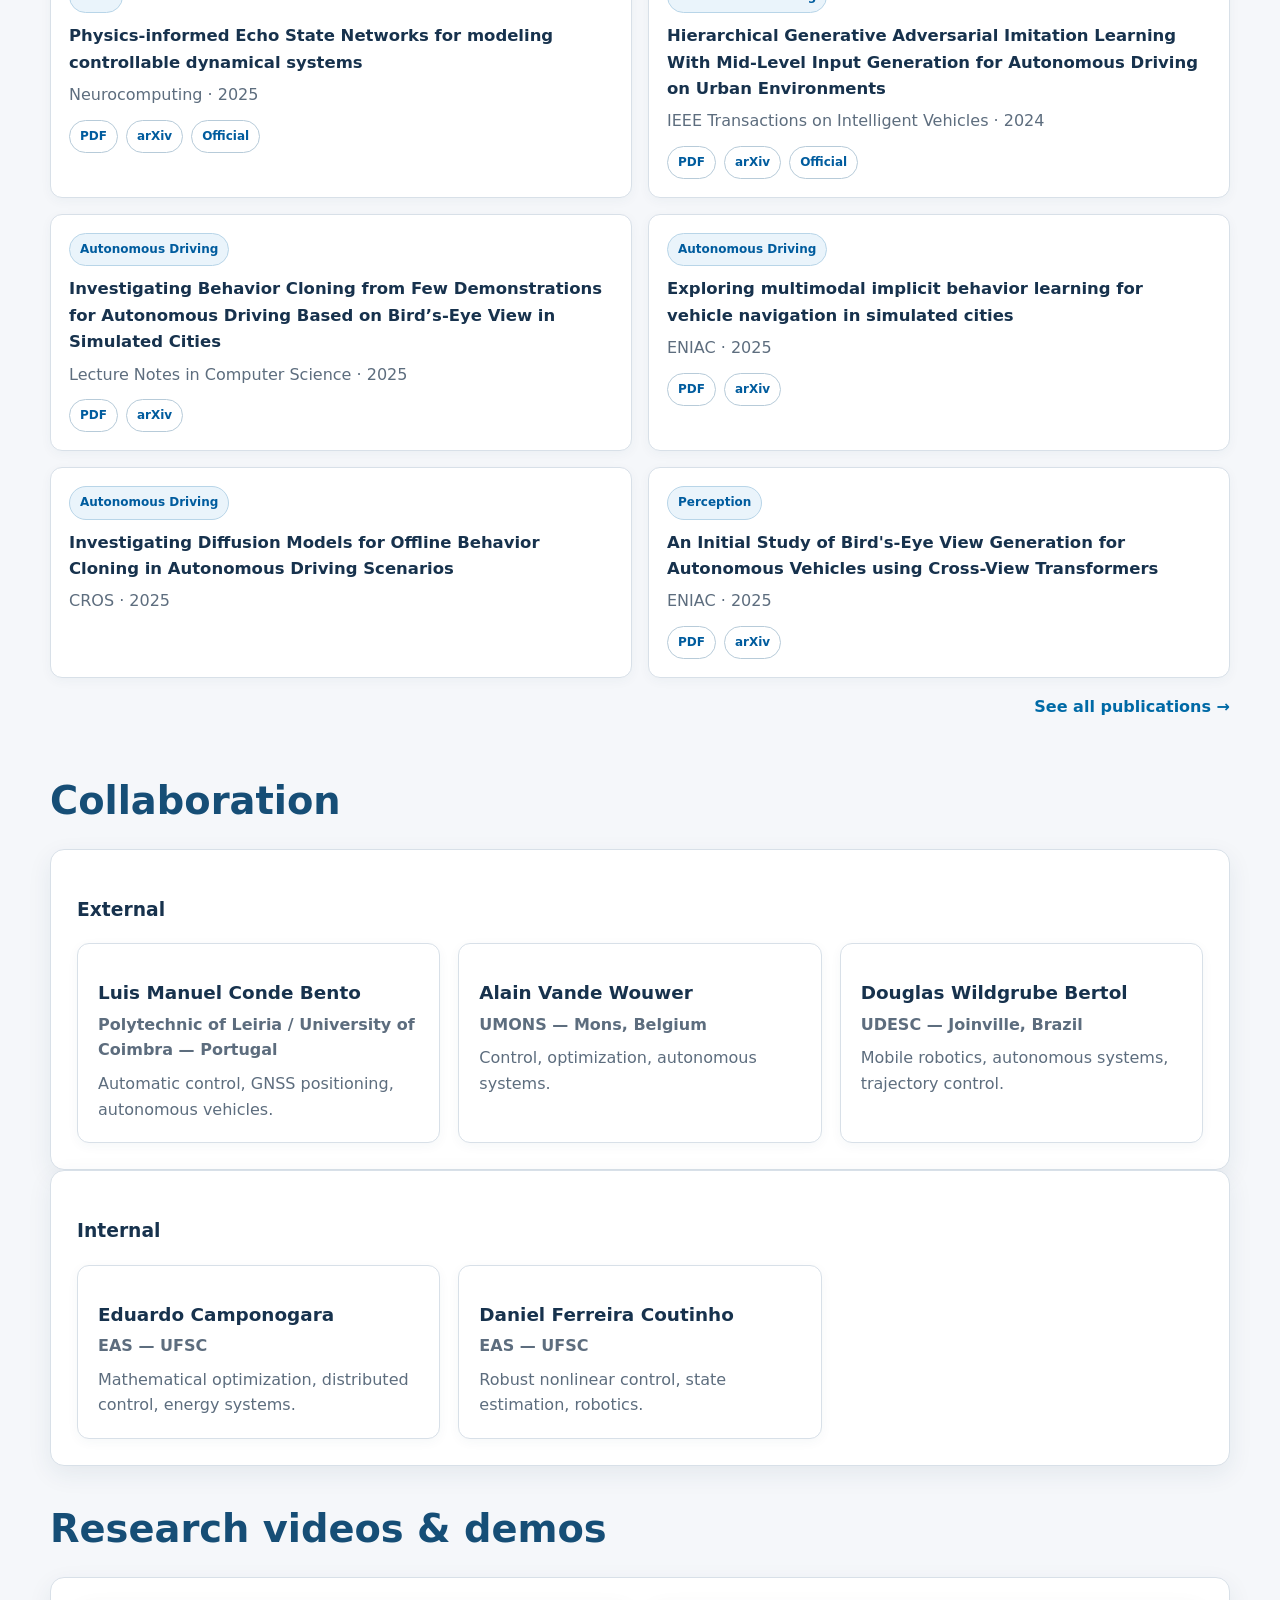
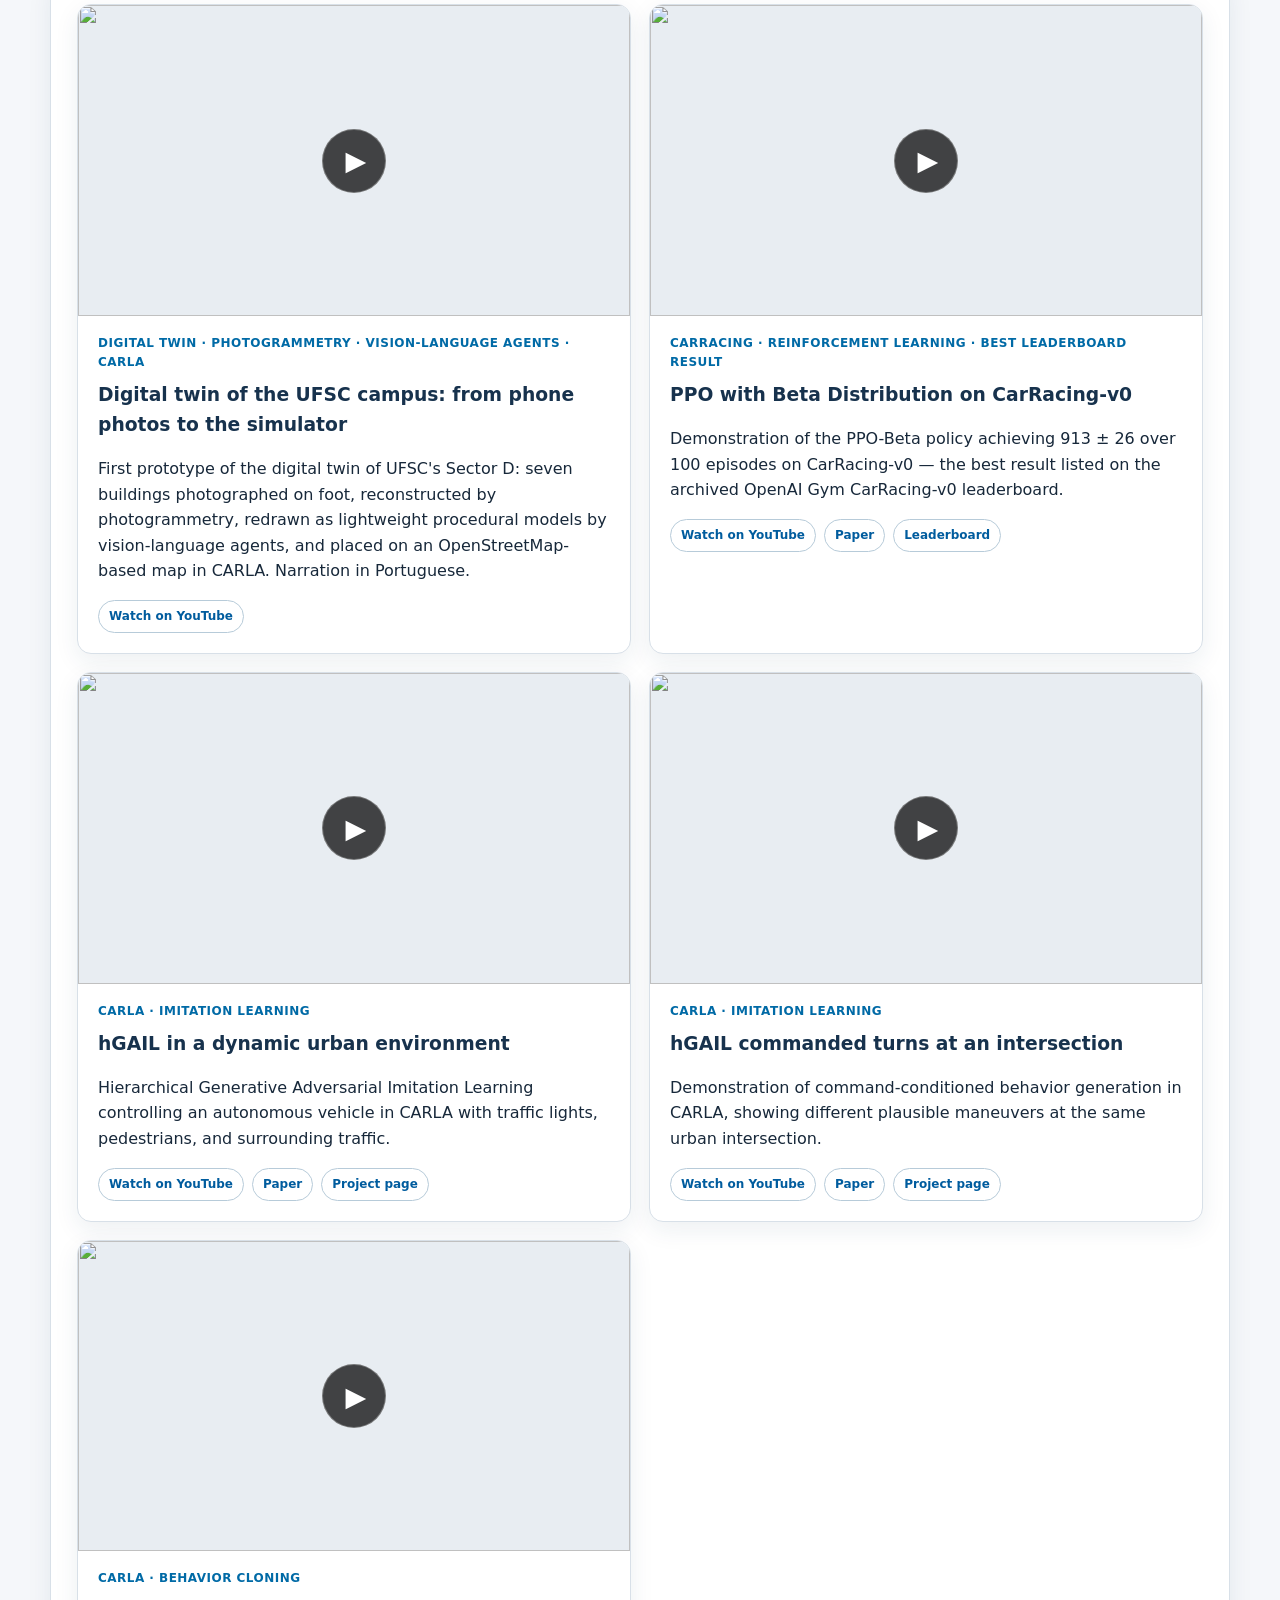
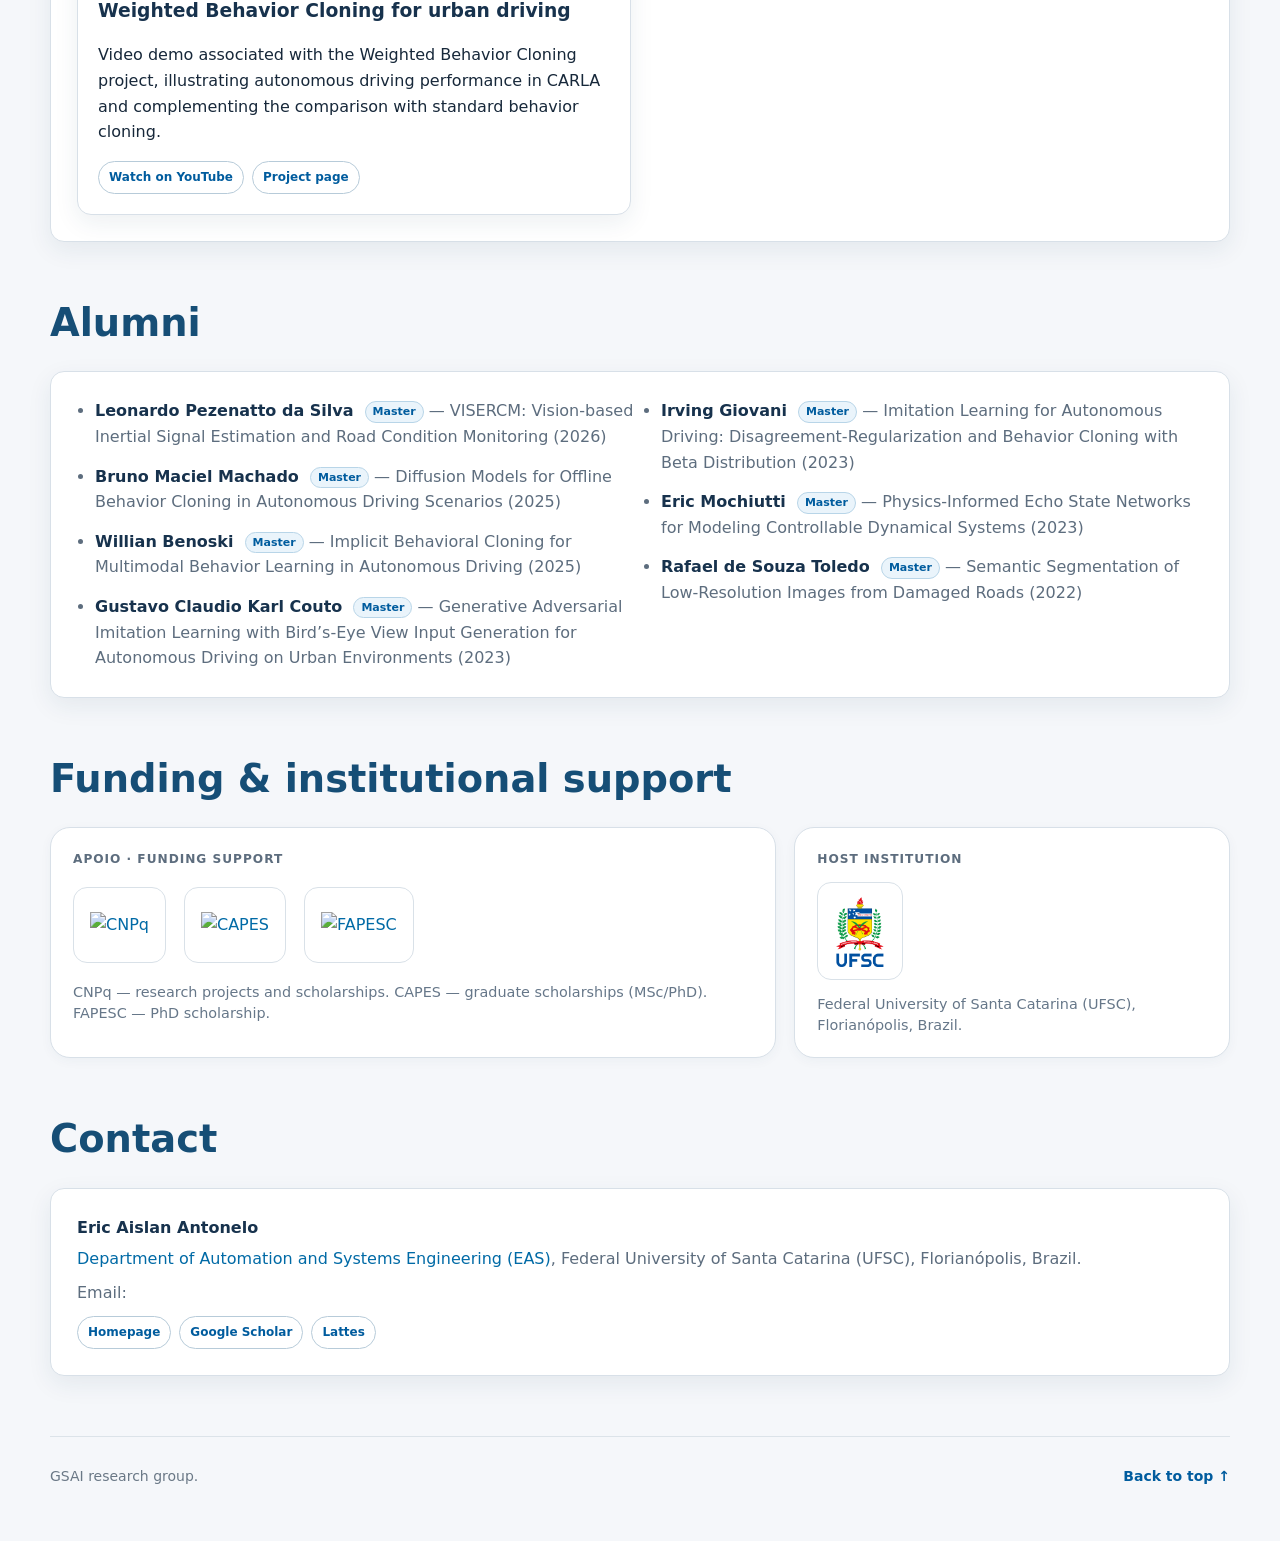
==== commit 3e3f843f: "Refresh UFSC preview theme cache" ====
--- a/preview/index.html
+++ b/preview/index.html
@@ -409,7 +409,7 @@
       .support-logo.ufsc { max-width:180px; max-height:54px; }
     }
 </style>
-<link rel="stylesheet" href="ufsc-light.css?v=20261104-3"/>
+<link rel="stylesheet" href="ufsc-light.css?v=20261104-4"/>
 </head>
 <body id="top"><div id="site-nav"></div><script src="shared-nav.js?v=20261104-light2"></script>
 <header class="hero">
--- a/preview/ufsc-light.css
+++ b/preview/ufsc-light.css
@@ -115,7 +115,9 @@
 h1,h2,h3,h4,strong { color:#17324d; }
 h1 {
   color:#123a5a !important;
-  letter-spacing:-.035em;
+  font-size:clamp(2.05rem,4vw,3.45rem) !important;
+  line-height:1.08 !important;
+  letter-spacing:-.03em;
 }
 .section-head h2 {
   color:#164e76;
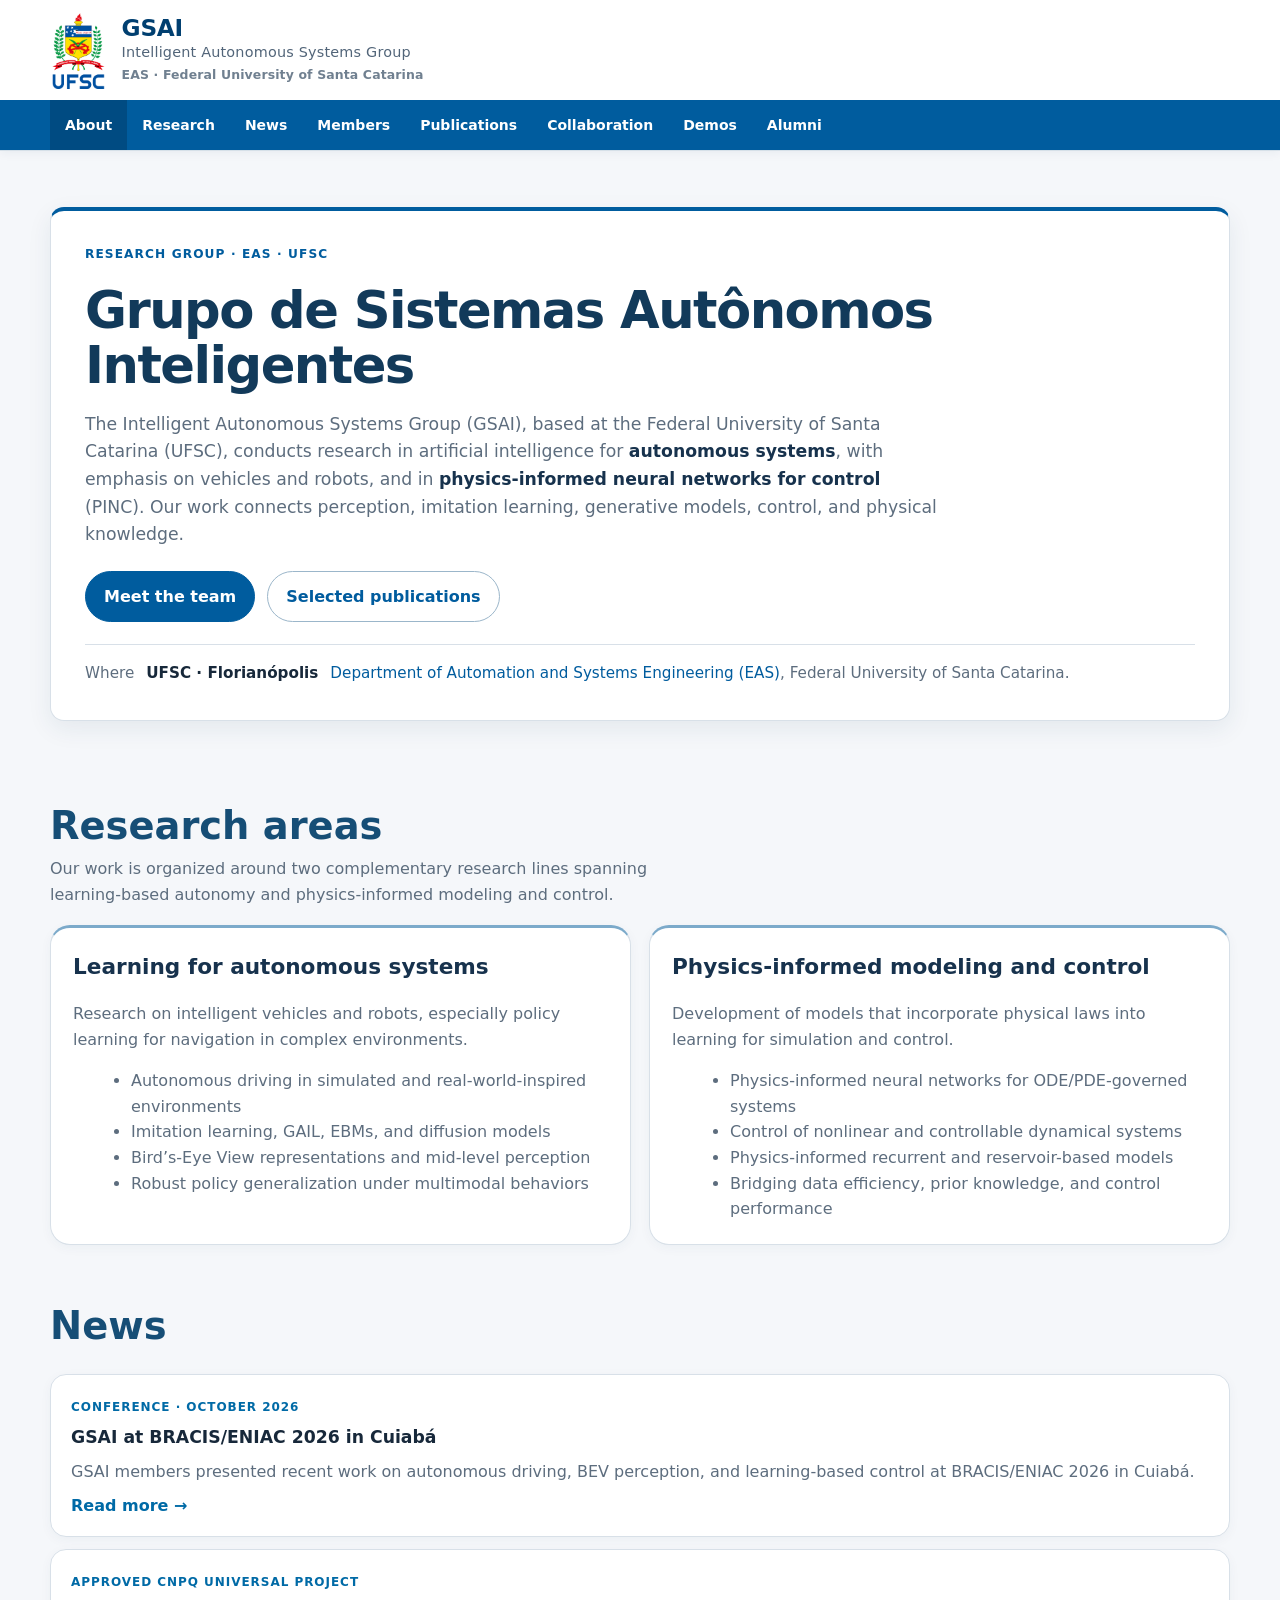
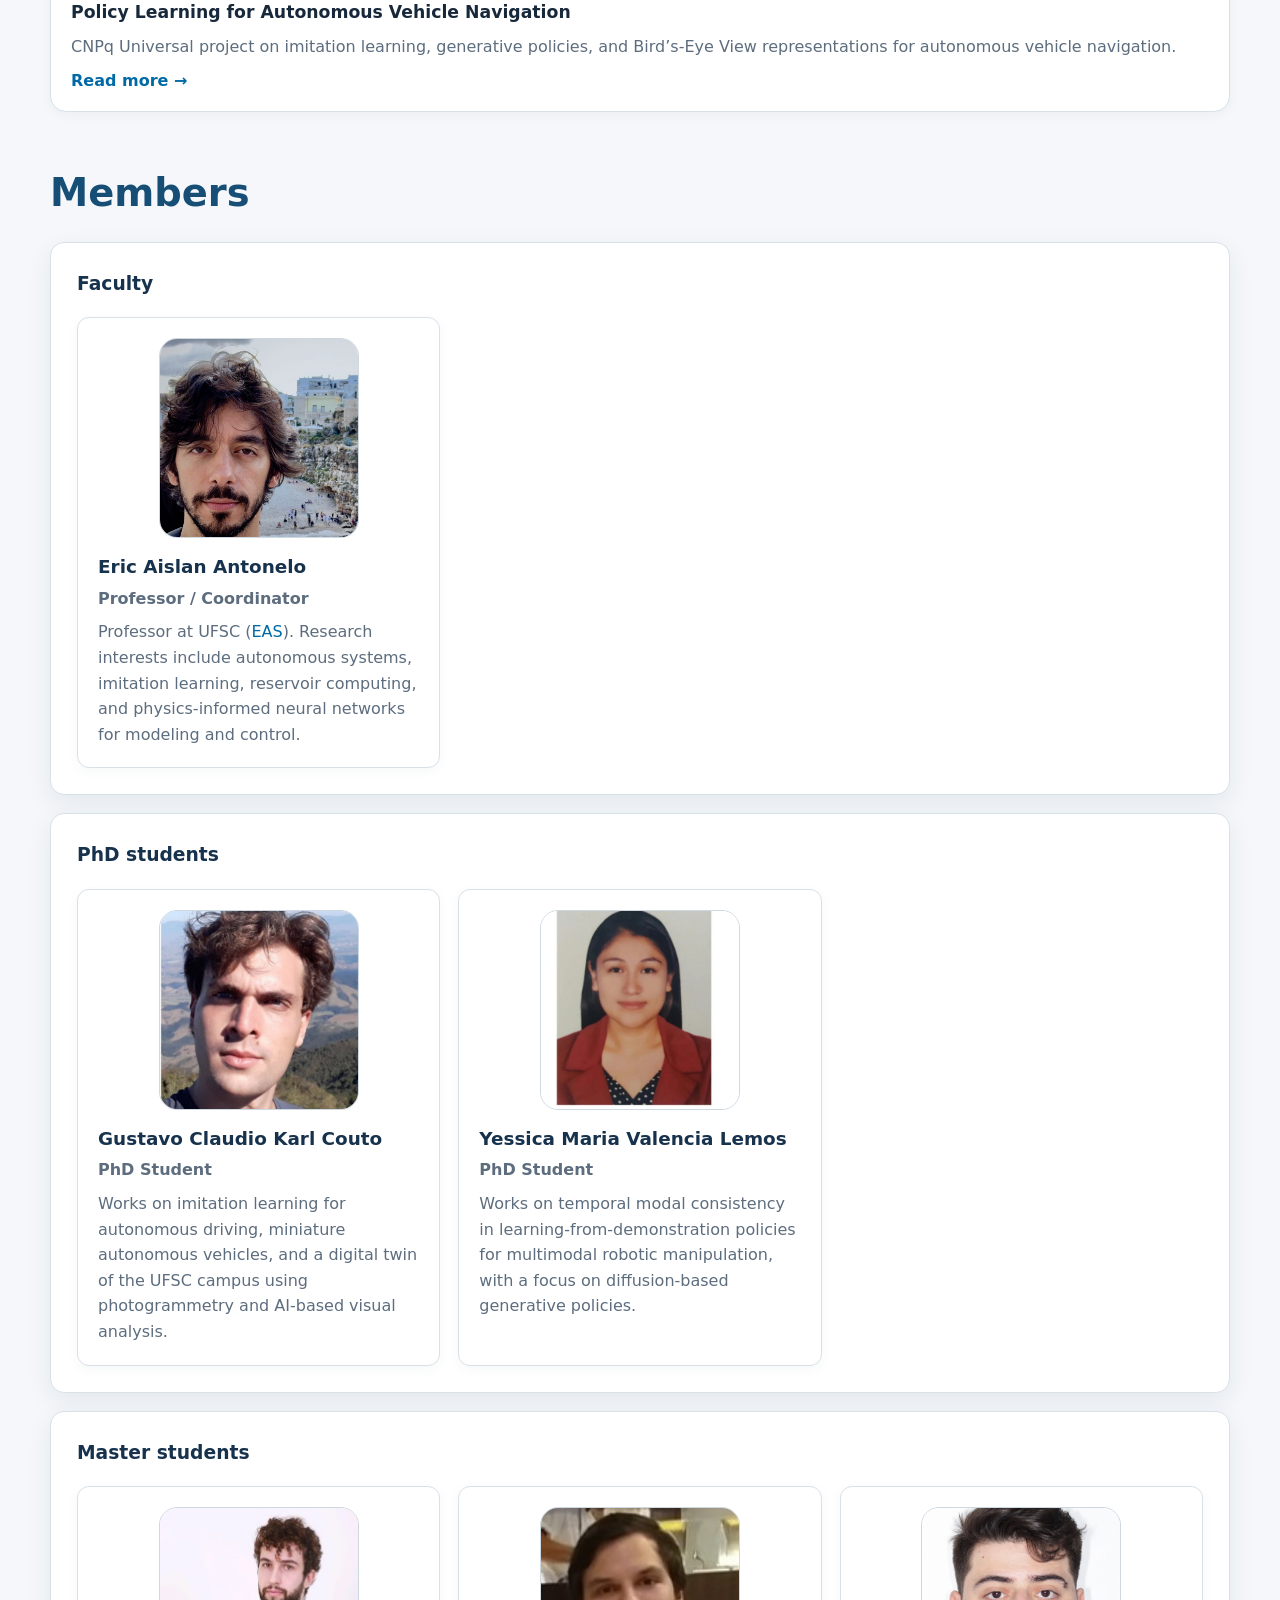
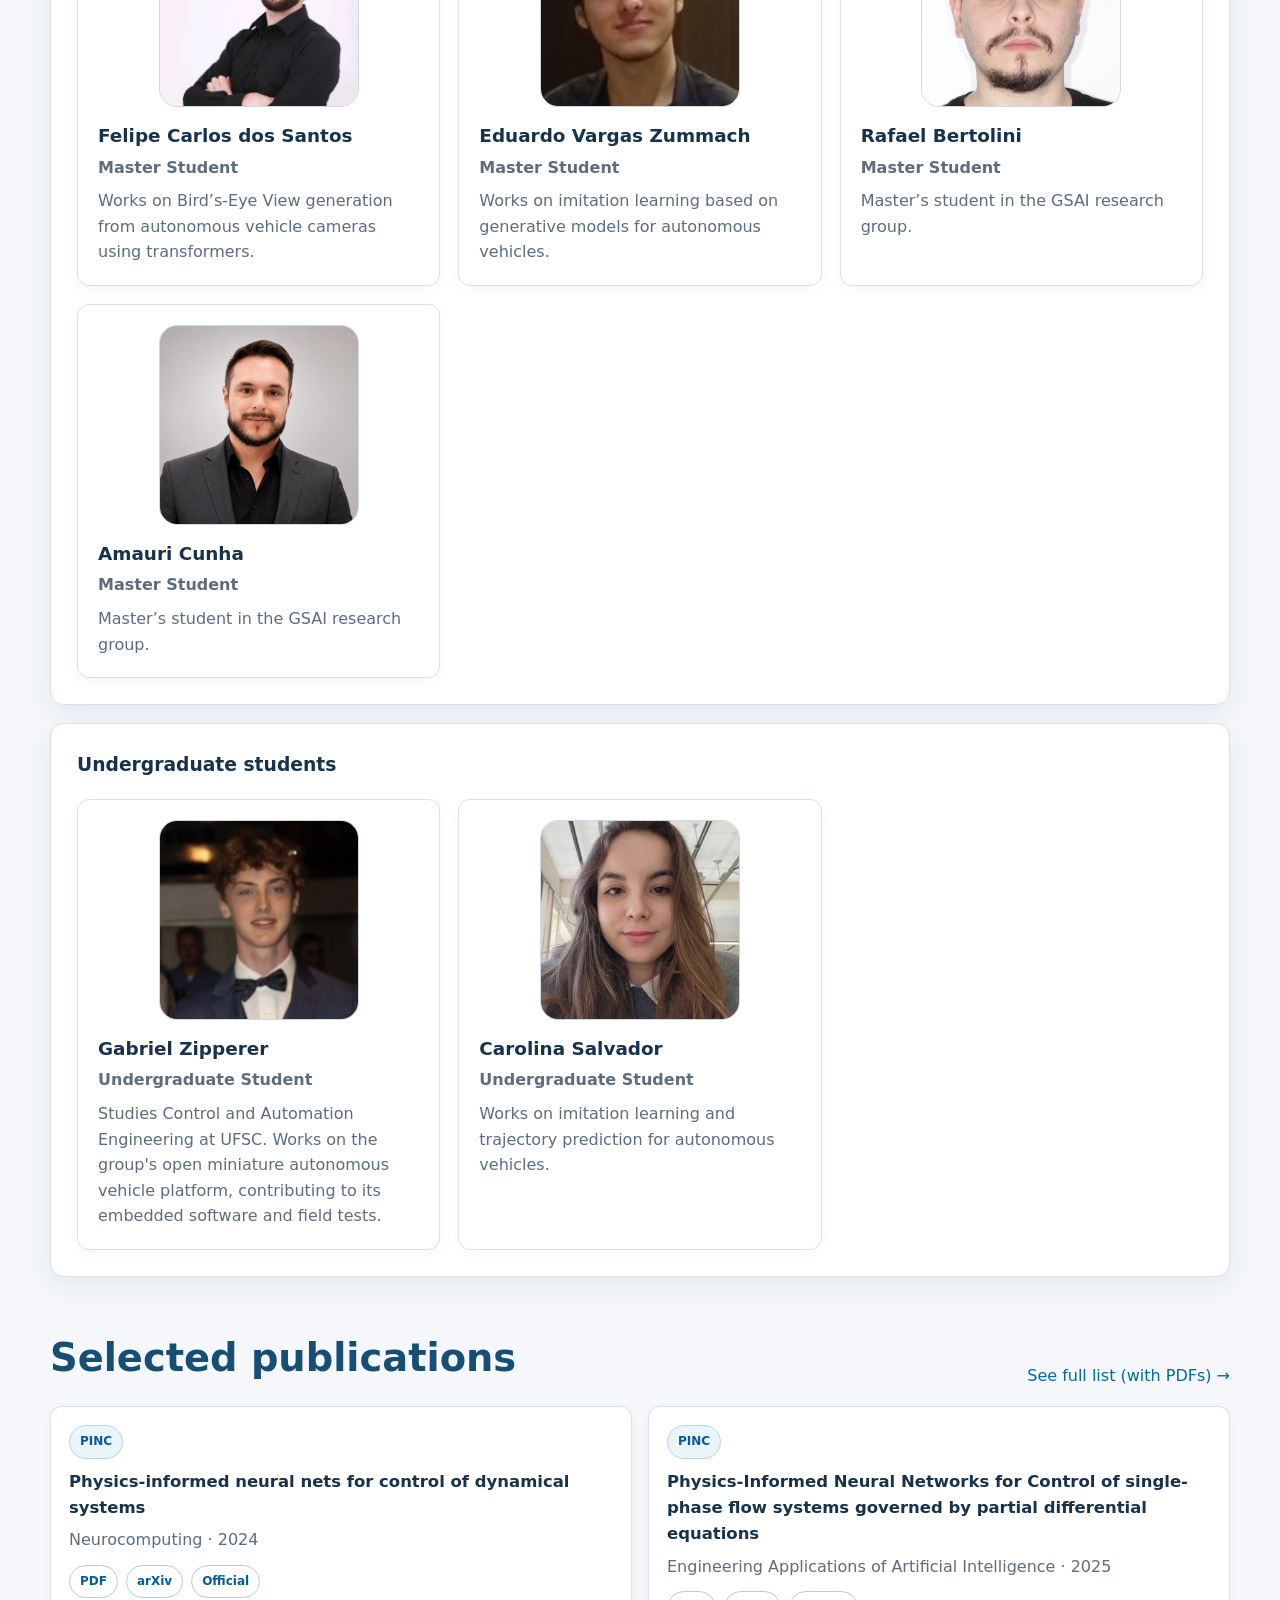
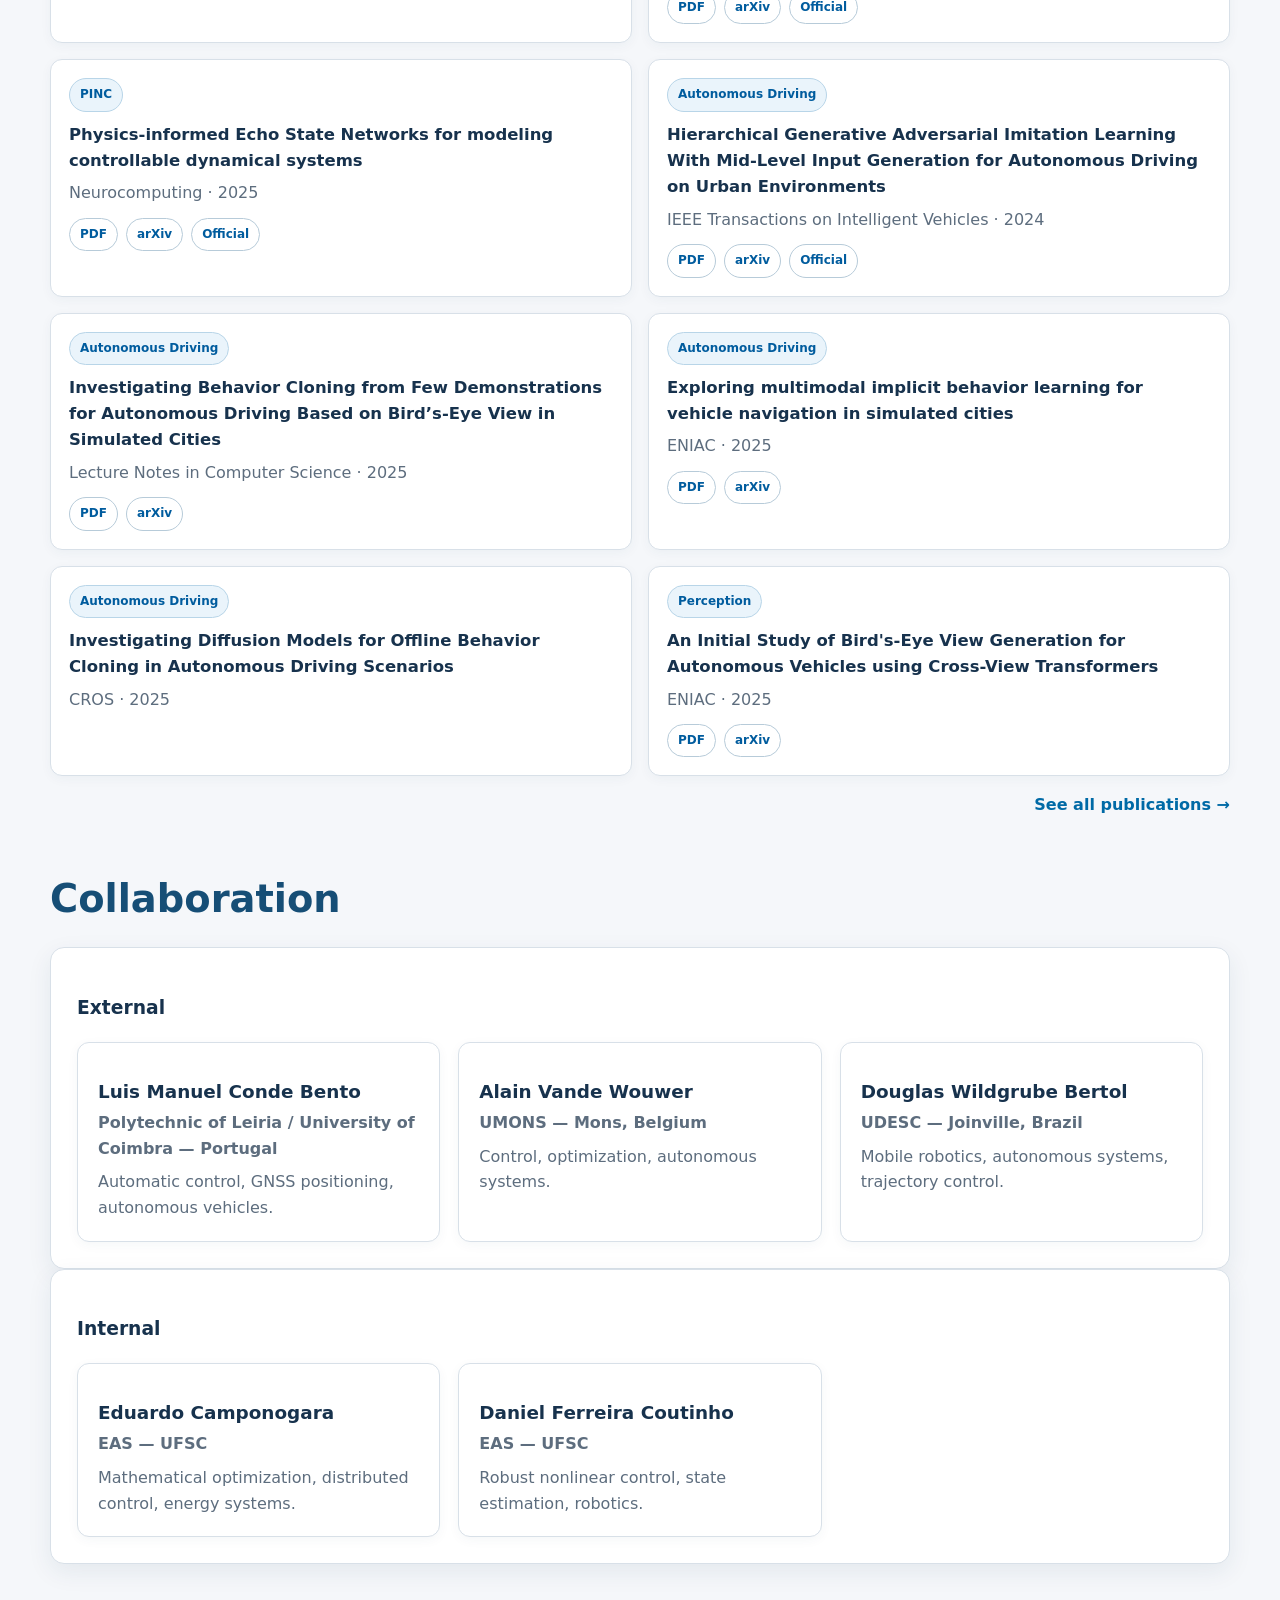
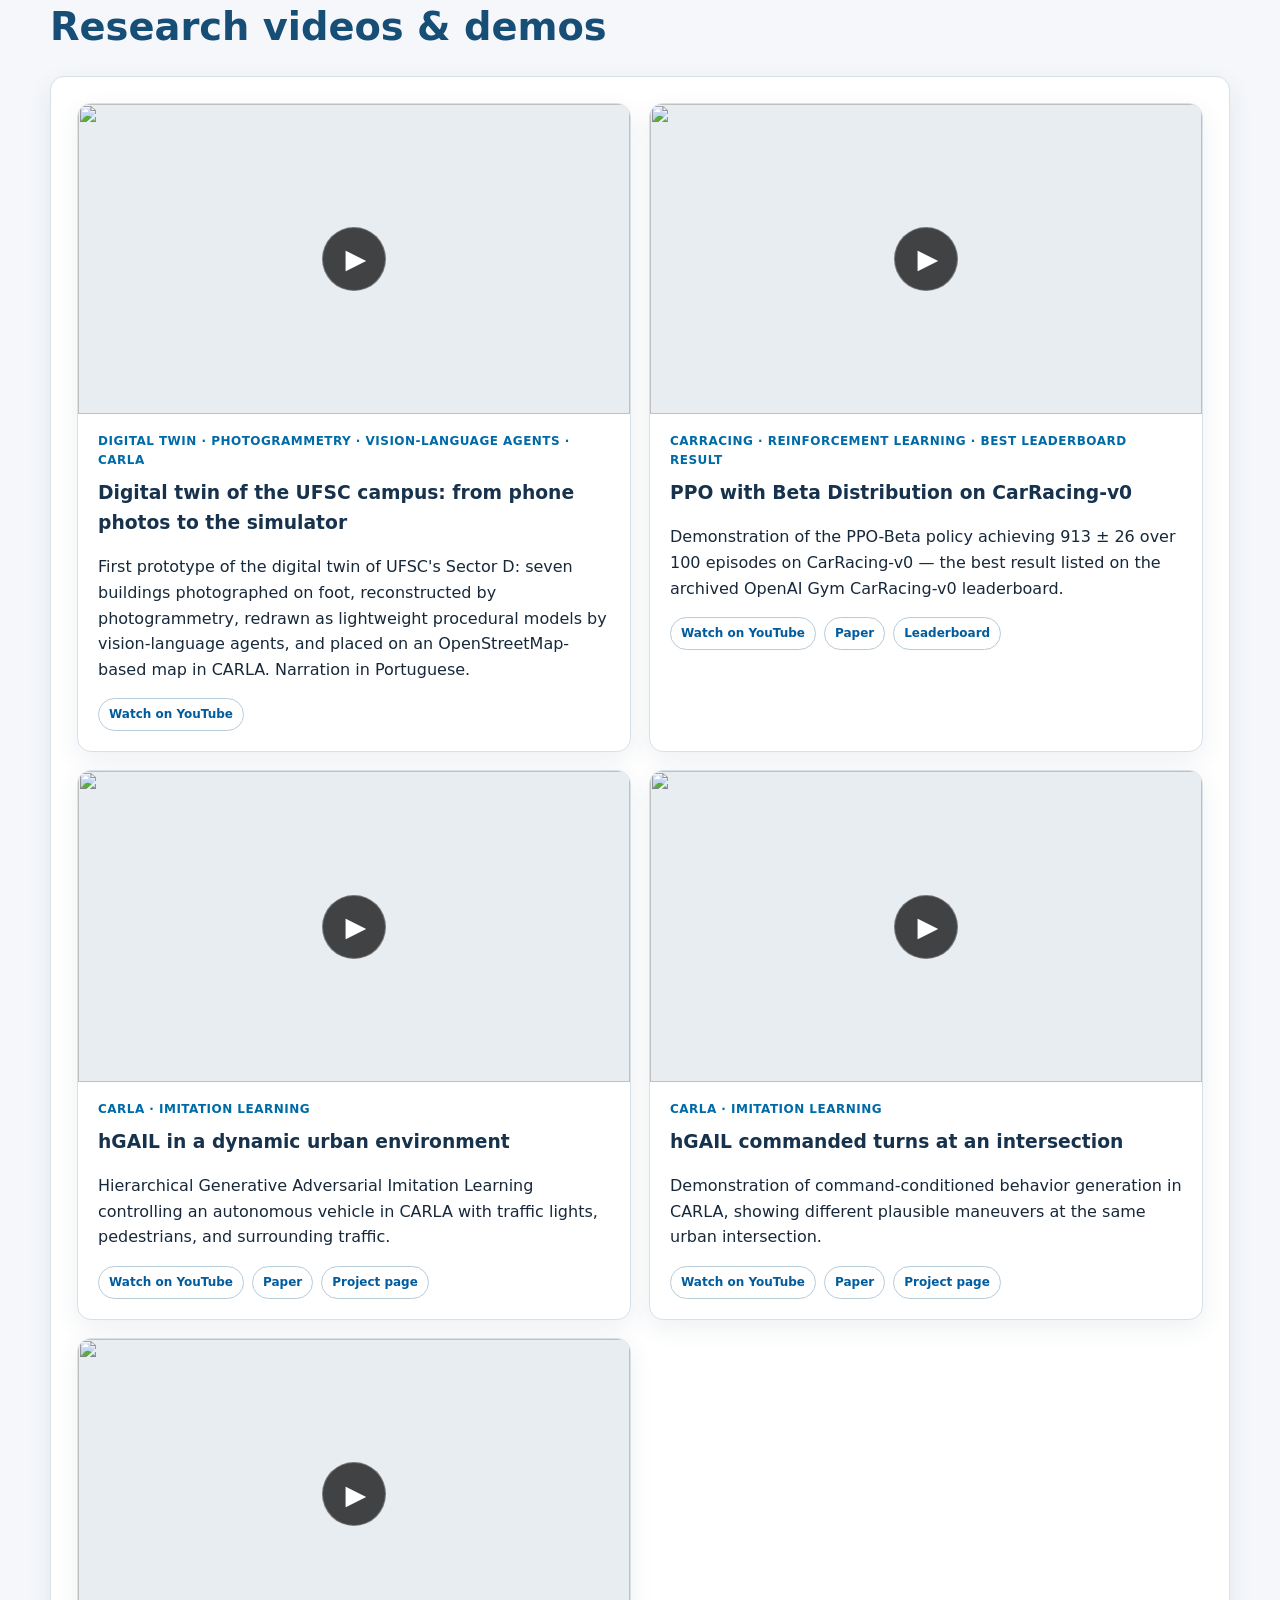
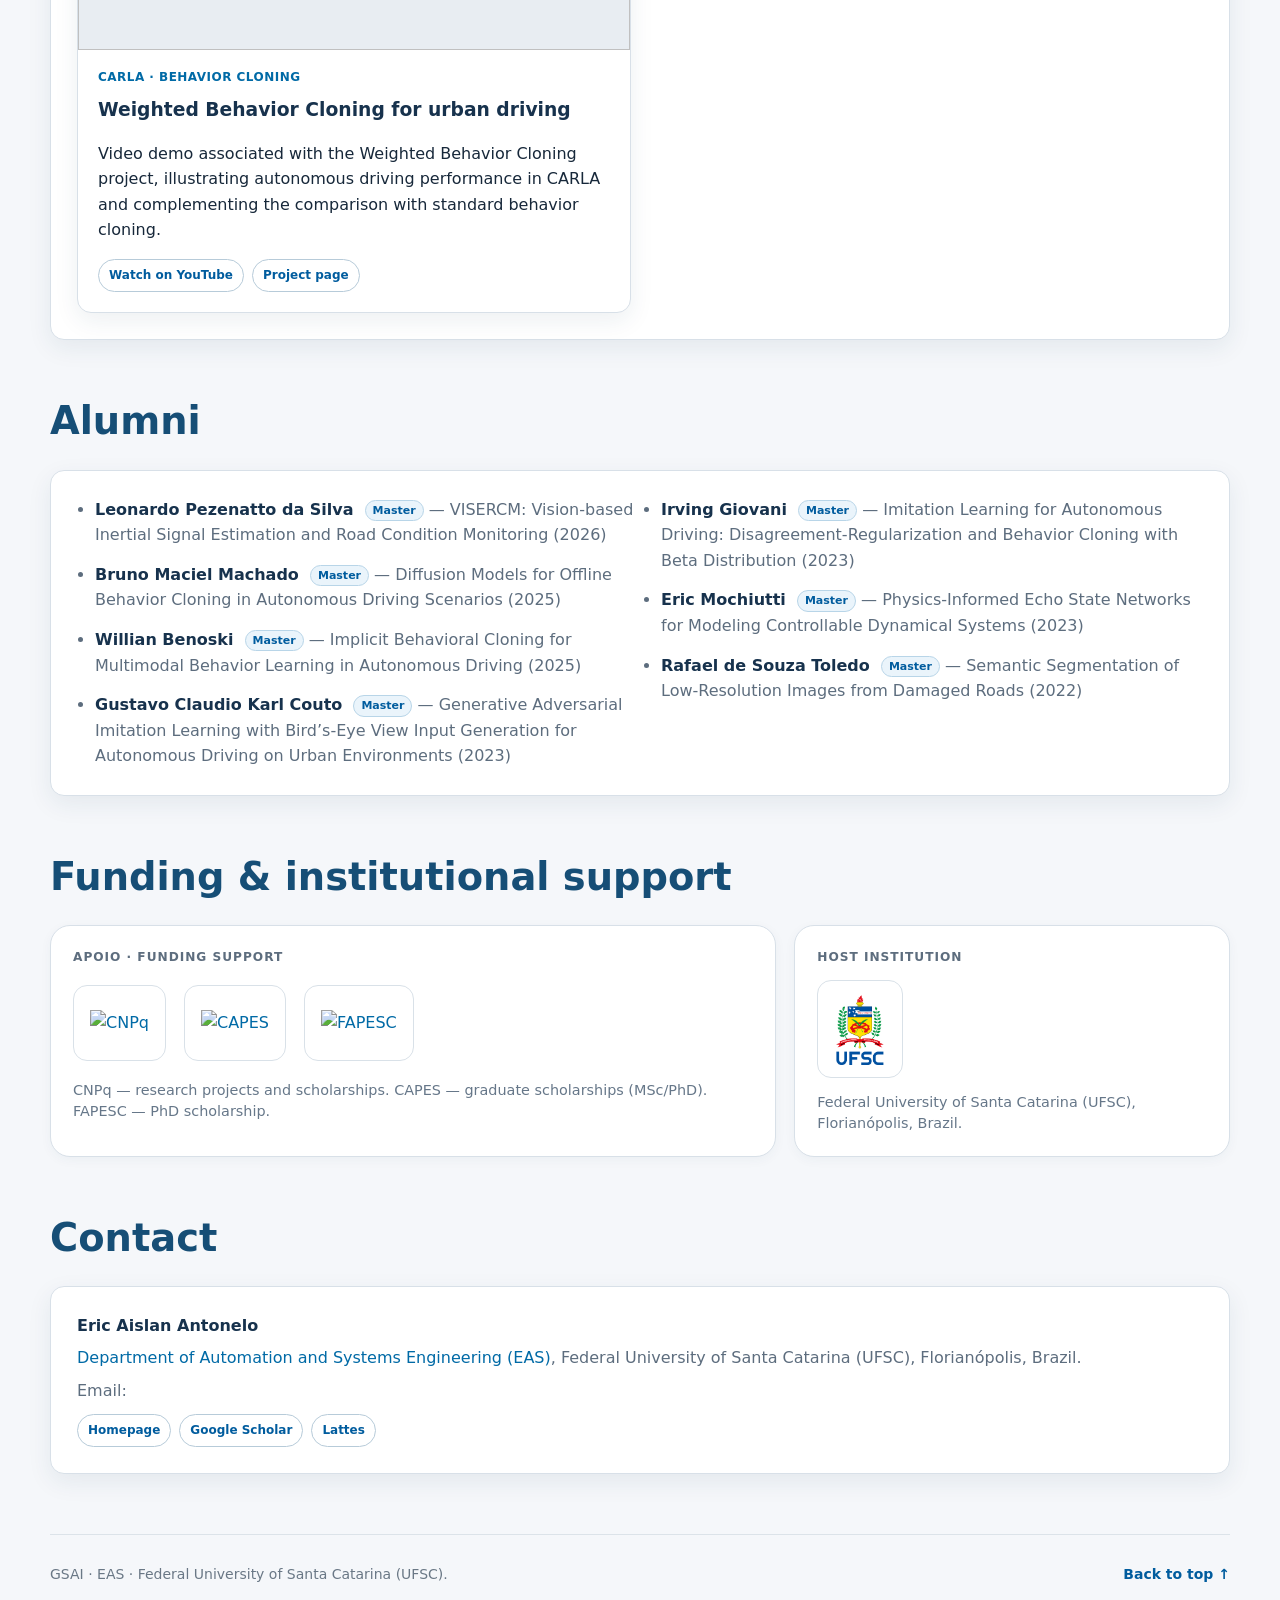
==== commit a5874428: "Refine academic institutional identity in preview" ====
--- a/preview/index.html
+++ b/preview/index.html
@@ -409,14 +409,15 @@
       .support-logo.ufsc { max-width:180px; max-height:54px; }
     }
 </style>
-<link rel="stylesheet" href="ufsc-light.css?v=20261104-4"/>
+<link rel="stylesheet" href="ufsc-light.css?v=20261104-5"/>
 </head>
-<body id="top"><div id="site-nav"></div><script src="shared-nav.js?v=20261104-light2"></script>
+<body id="top"><div id="site-nav"></div><script src="shared-nav.js?v=20261104-light3"></script>
 <header class="hero">
 <div class="wrap hero-grid">
 <div class="hero-card">
+<p class="institutional-kicker">Research group · EAS · UFSC</p>
 <h1>Grupo de Sistemas Autônomos Inteligentes</h1>
-<p class="lead">GSAI conducts research in artificial intelligence for <strong>autonomous systems</strong>, with emphasis on vehicles and robots, and on <strong>physics-informed neural networks for control</strong> (PINC). The group connects perception, imitation learning, generative models, control, and physical knowledge in real-world problems.</p>
+<p class="lead">The Intelligent Autonomous Systems Group (GSAI), based at the Federal University of Santa Catarina (UFSC), conducts research in artificial intelligence for <strong>autonomous systems</strong>, with emphasis on vehicles and robots, and in <strong>physics-informed neural networks for control</strong> (PINC). Our work connects perception, imitation learning, generative models, control, and physical knowledge.</p>
 <div class="hero-actions">
 <a class="btn primary" href="#members">Meet the team</a>
 <a class="btn secondary" href="#publications">Selected publications</a>
@@ -432,11 +433,14 @@
 <main class="wrap">
 <section id="research">
 <div class="section-head">
-<h2>Research pillars</h2>
+<div>
+<h2>Research areas</h2>
+<p>Our work is organized around two complementary research lines spanning learning-based autonomy and physics-informed modeling and control.</p>
+</div>
 </div>
 <div class="pillars">
 <div class="pillar">
-<h3>Autonomous systems</h3>
+<h3>Learning for autonomous systems</h3>
 <p class="muted">
             Research on intelligent vehicles and robots, especially policy learning for navigation in complex environments.
           </p>
@@ -448,7 +452,7 @@
 </ul>
 </div>
 <div class="pillar">
-<h3>PINC and physics-informed control</h3>
+<h3>Physics-informed modeling and control</h3>
 <p class="muted">
             Development of models that incorporate physical laws into learning for simulation and control.
           </p>
@@ -549,9 +553,9 @@
 </div>
 </section>
 <div class="footer footer-row">
-      <span>GSAI research group.</span>
+      <span>GSAI · EAS · Federal University of Santa Catarina (UFSC).</span>
       <a class="back-to-top" href="#top">Back to top ↑</a>
     </div>
 </main>
-<script src="site.js?v=20261024-1"></script></body>
+<script src="site.js?v=20261104-academic1"></script></body>
 </html>
--- a/preview/ufsc-light.css
+++ b/preview/ufsc-light.css
@@ -64,6 +64,12 @@
   font-size:.9rem;
   font-weight:500;
 }
+.brand-affiliation {
+  color:#708090;
+  font-size:.78rem;
+  font-weight:600;
+  letter-spacing:.01em;
+}
 .nav {
   position:static !important;
   background:#005c9e !important;
@@ -111,6 +117,14 @@
 }
 .hero-card {
   border-top:4px solid #005c9e !important;
+}
+.institutional-kicker {
+  margin:0 0 8px;
+  color:#005c9e;
+  font-size:.76rem;
+  font-weight:800;
+  letter-spacing:.09em;
+  text-transform:uppercase;
 }
 h1,h2,h3,h4,strong { color:#17324d; }
 h1 {
@@ -242,6 +256,7 @@
   .brand-logo { width:auto; height:62px; max-width:none; max-height:none; }
   .brand-name { font-size:1.2rem; }
   .brand-subtitle { font-size:.78rem; }
+  .brand-affiliation { font-size:.7rem; }
 
   .nav .inner {
     display:block !important;
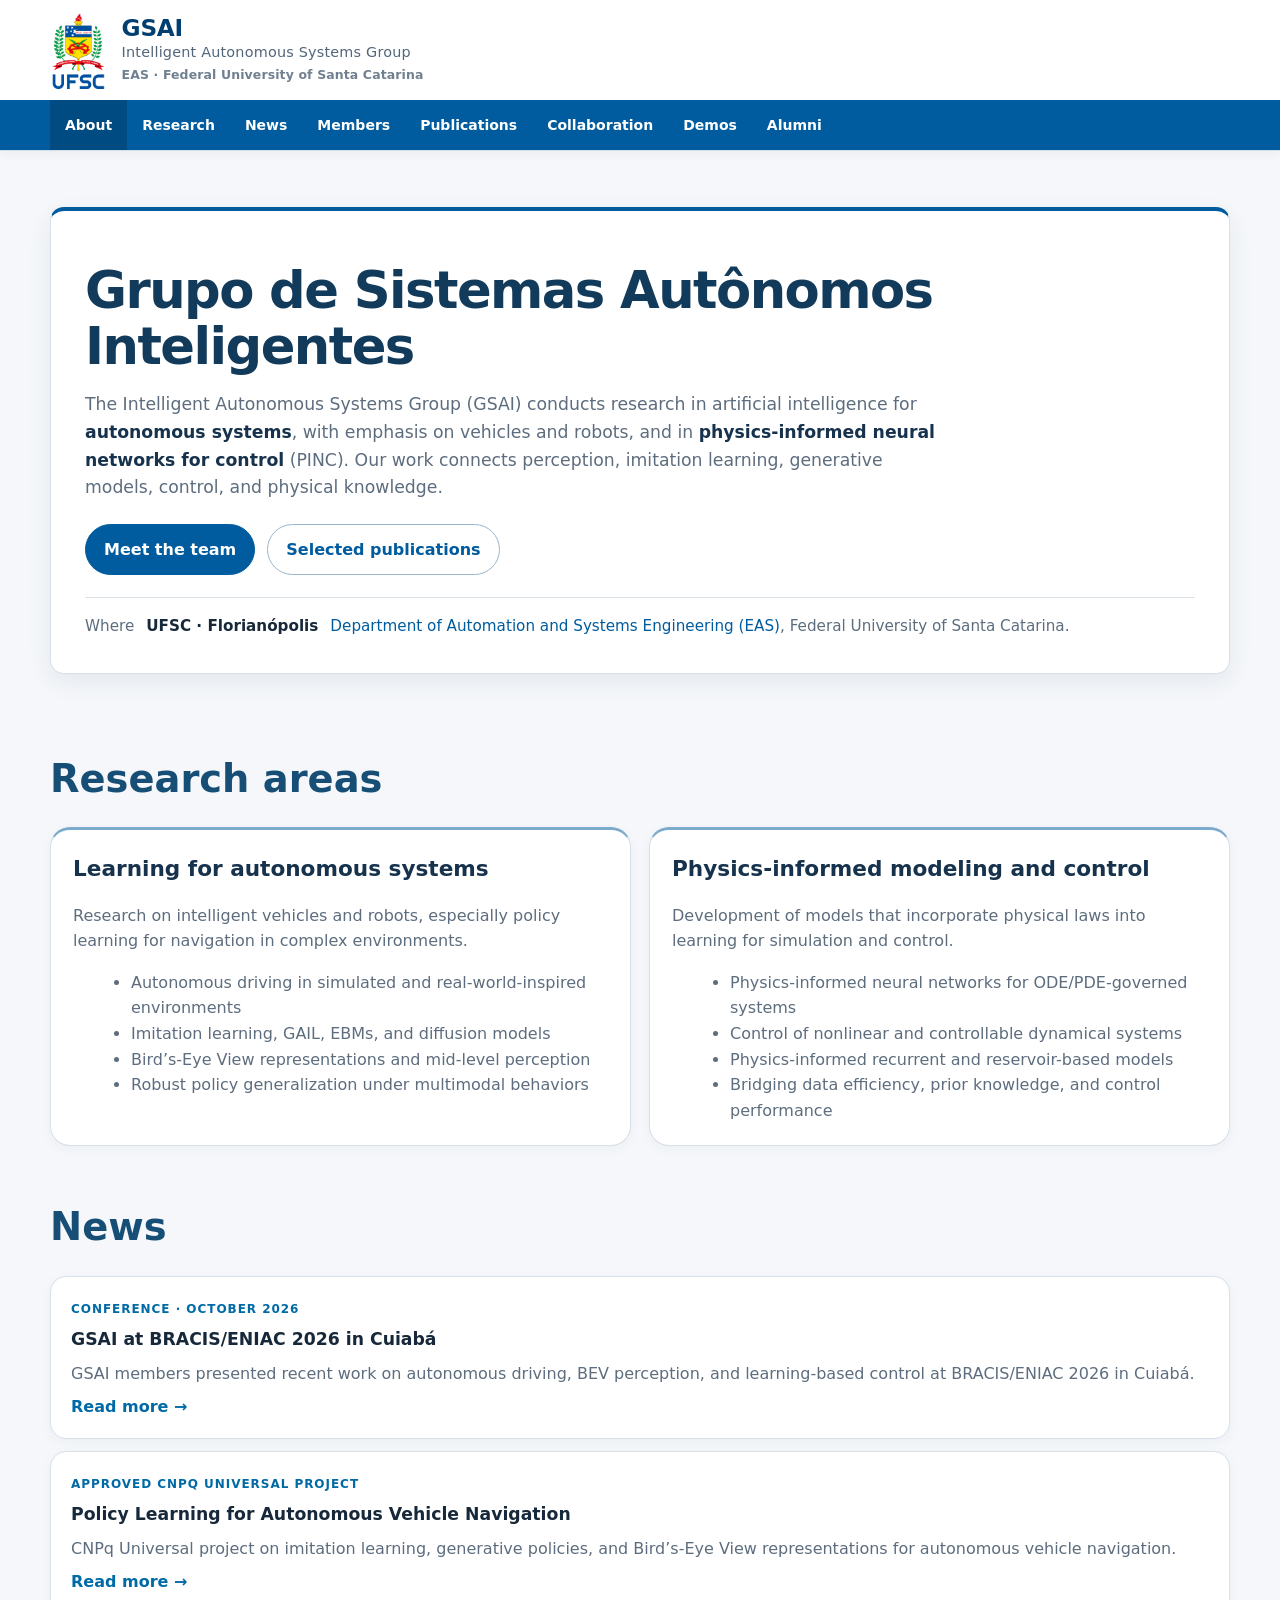
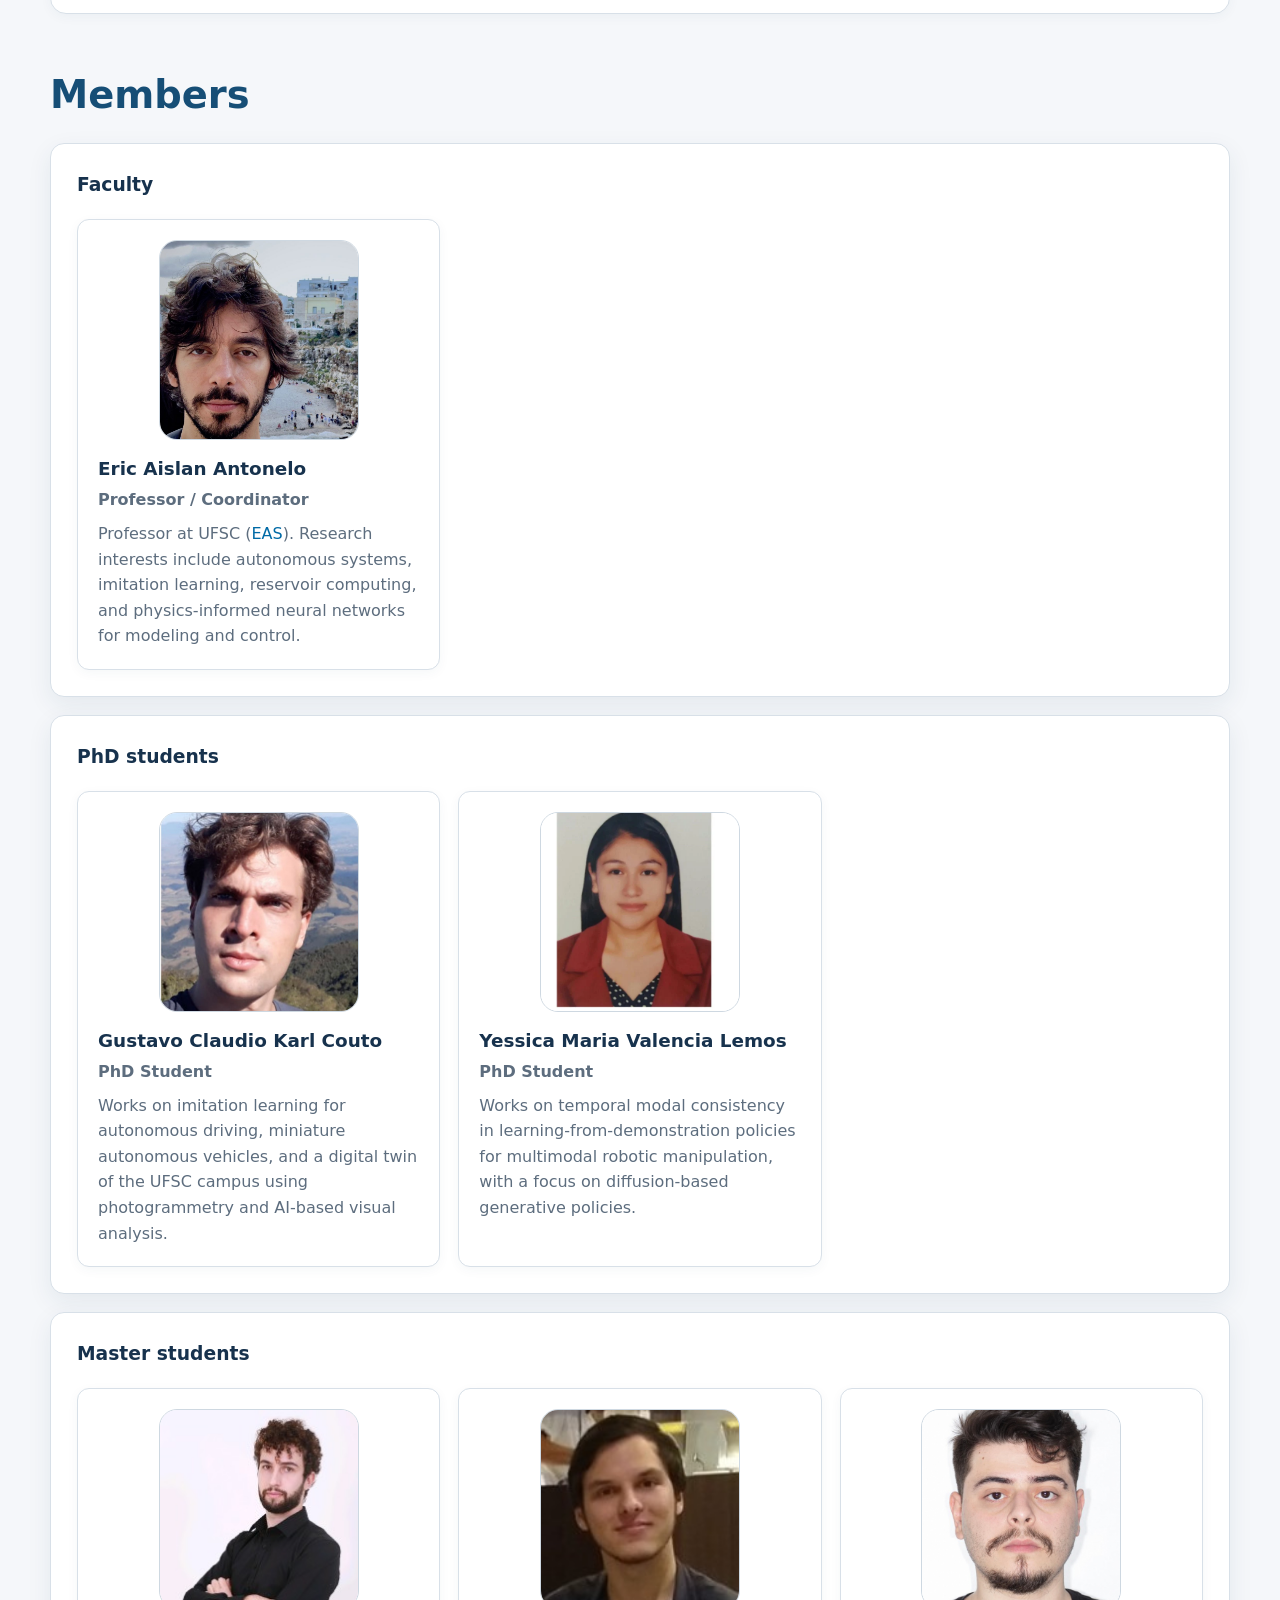
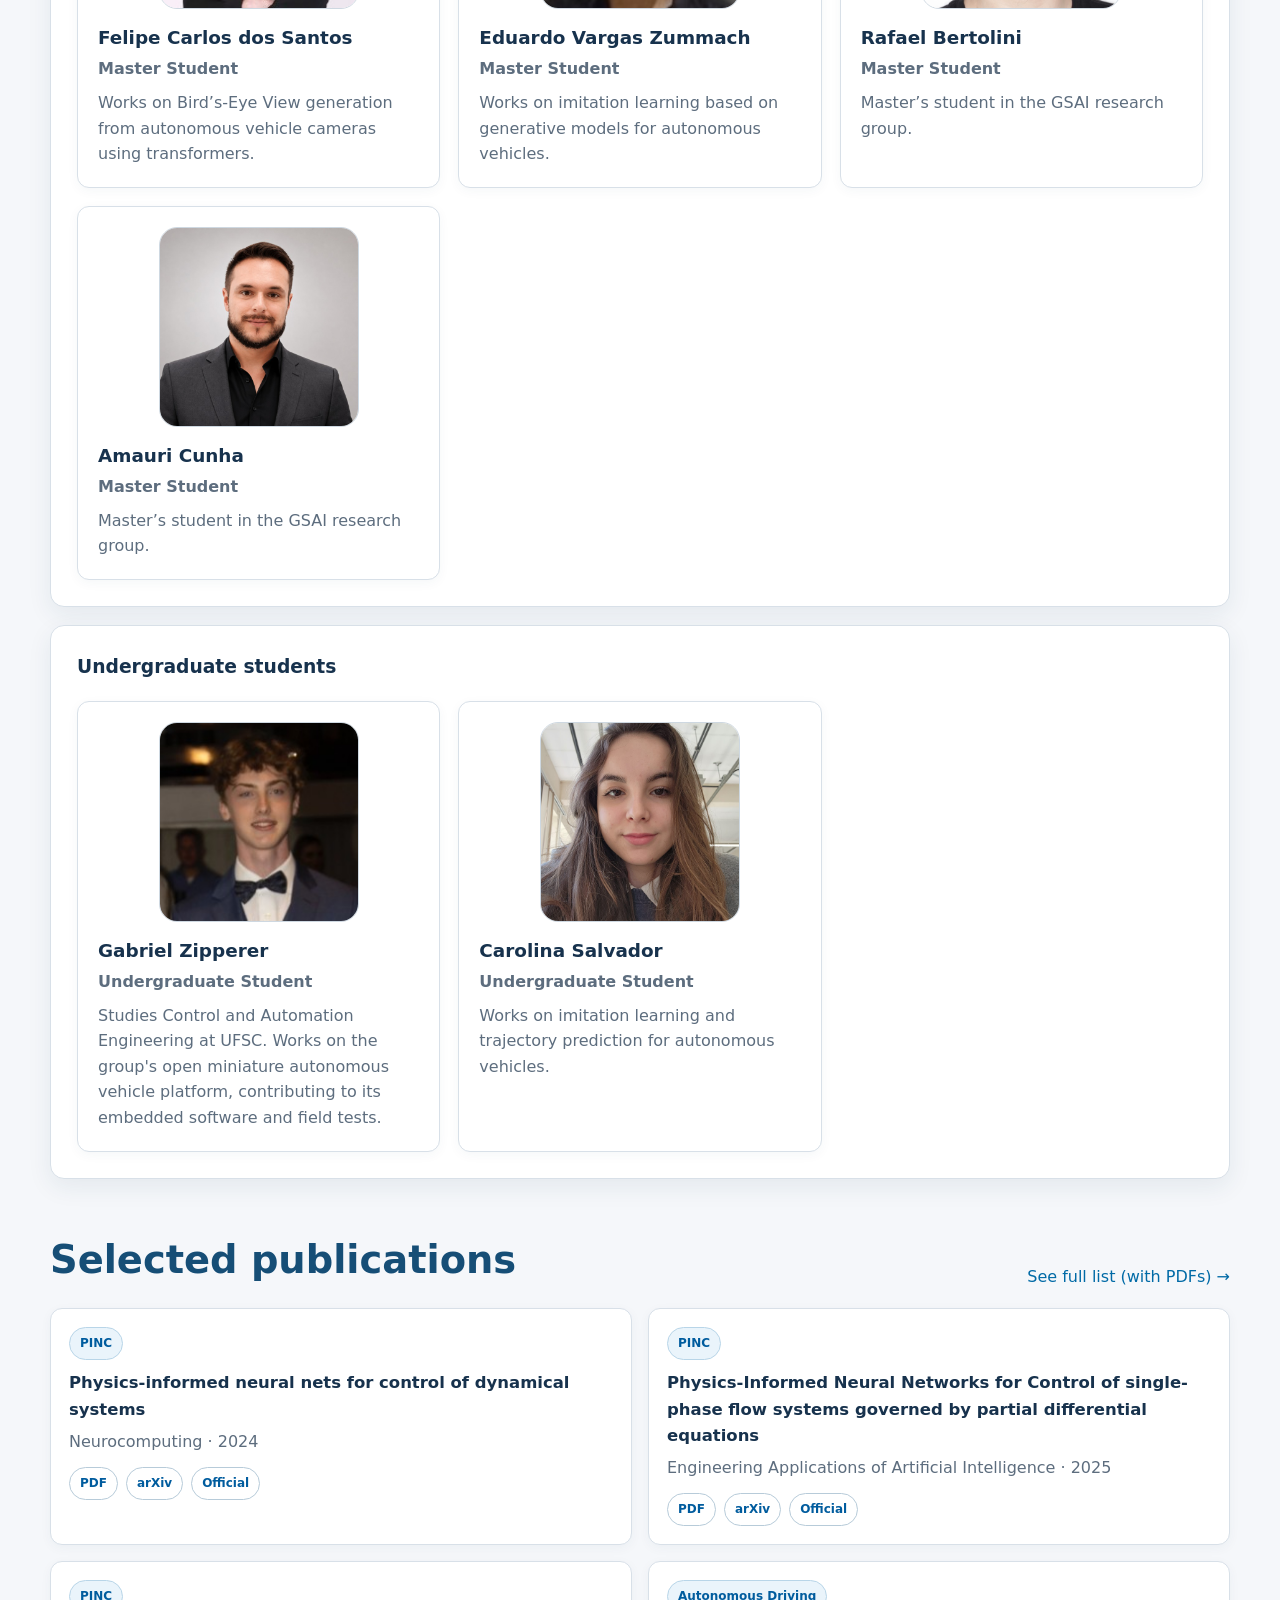
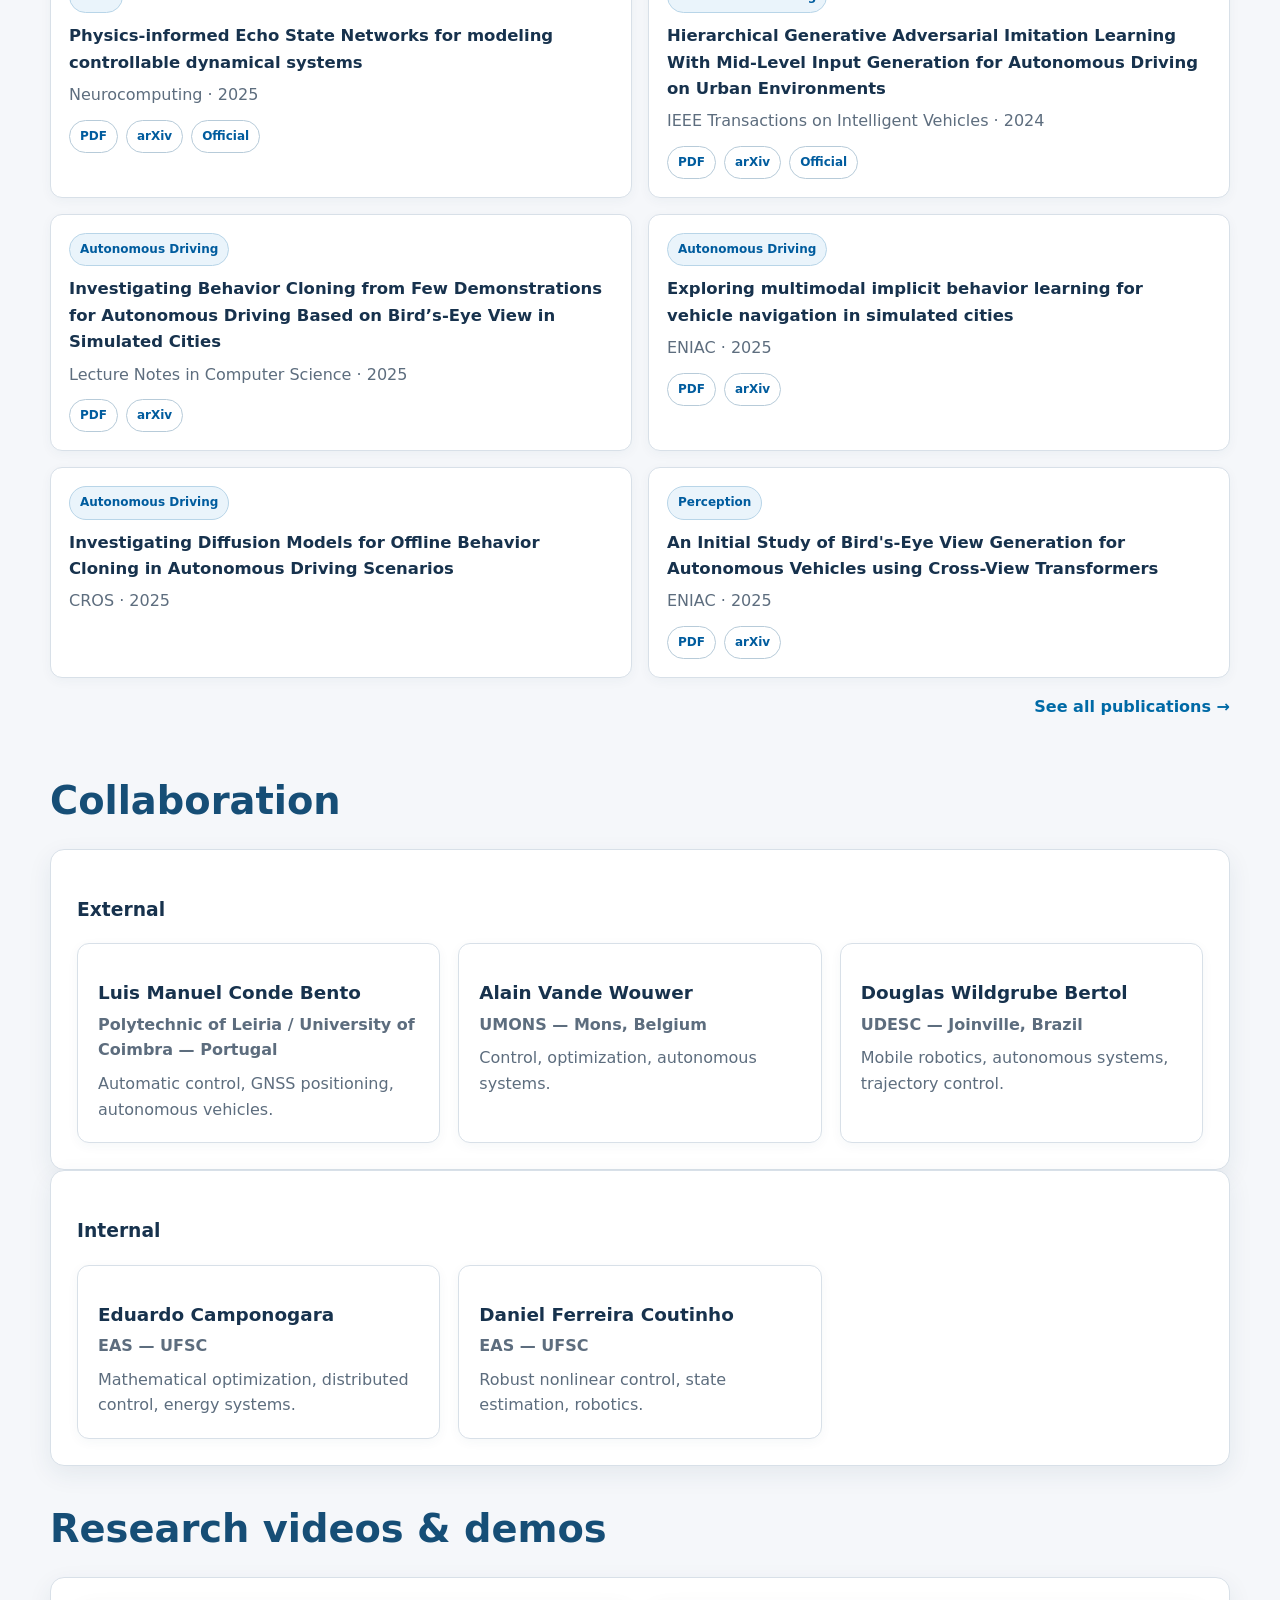
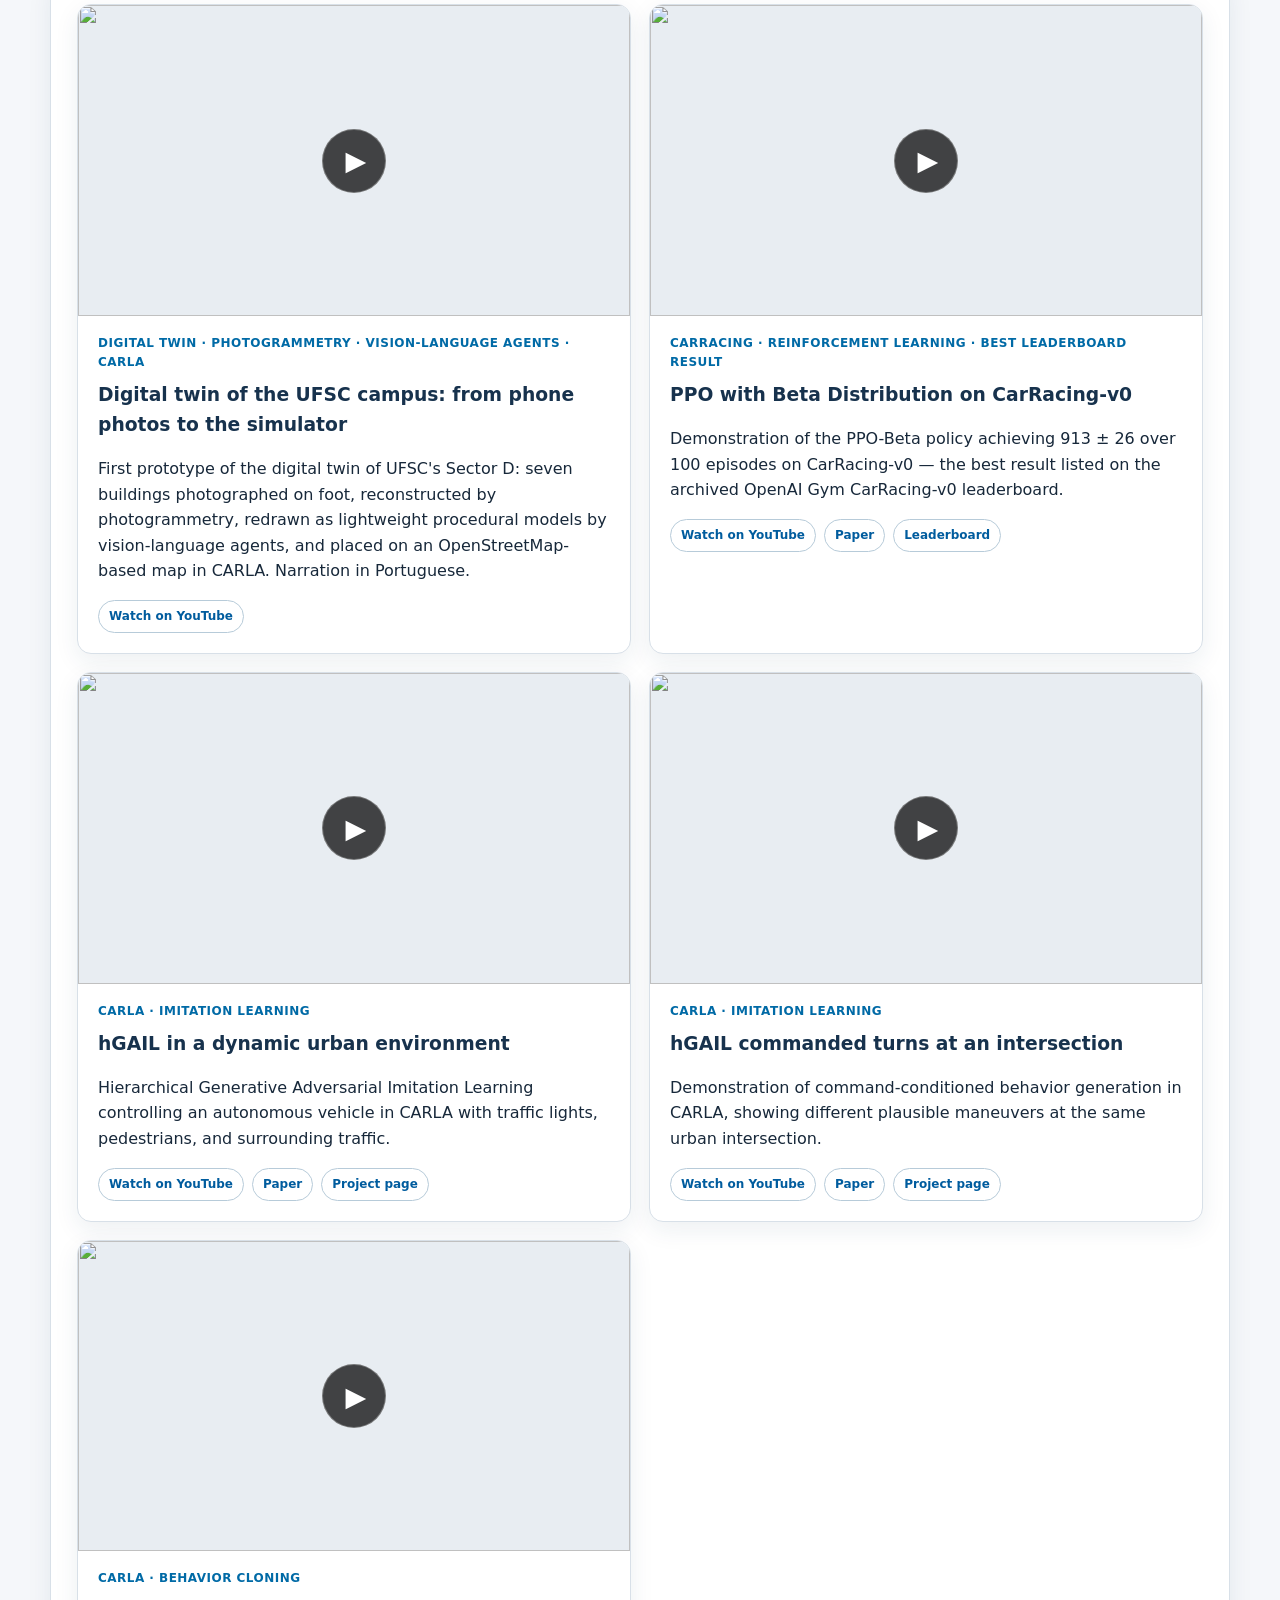
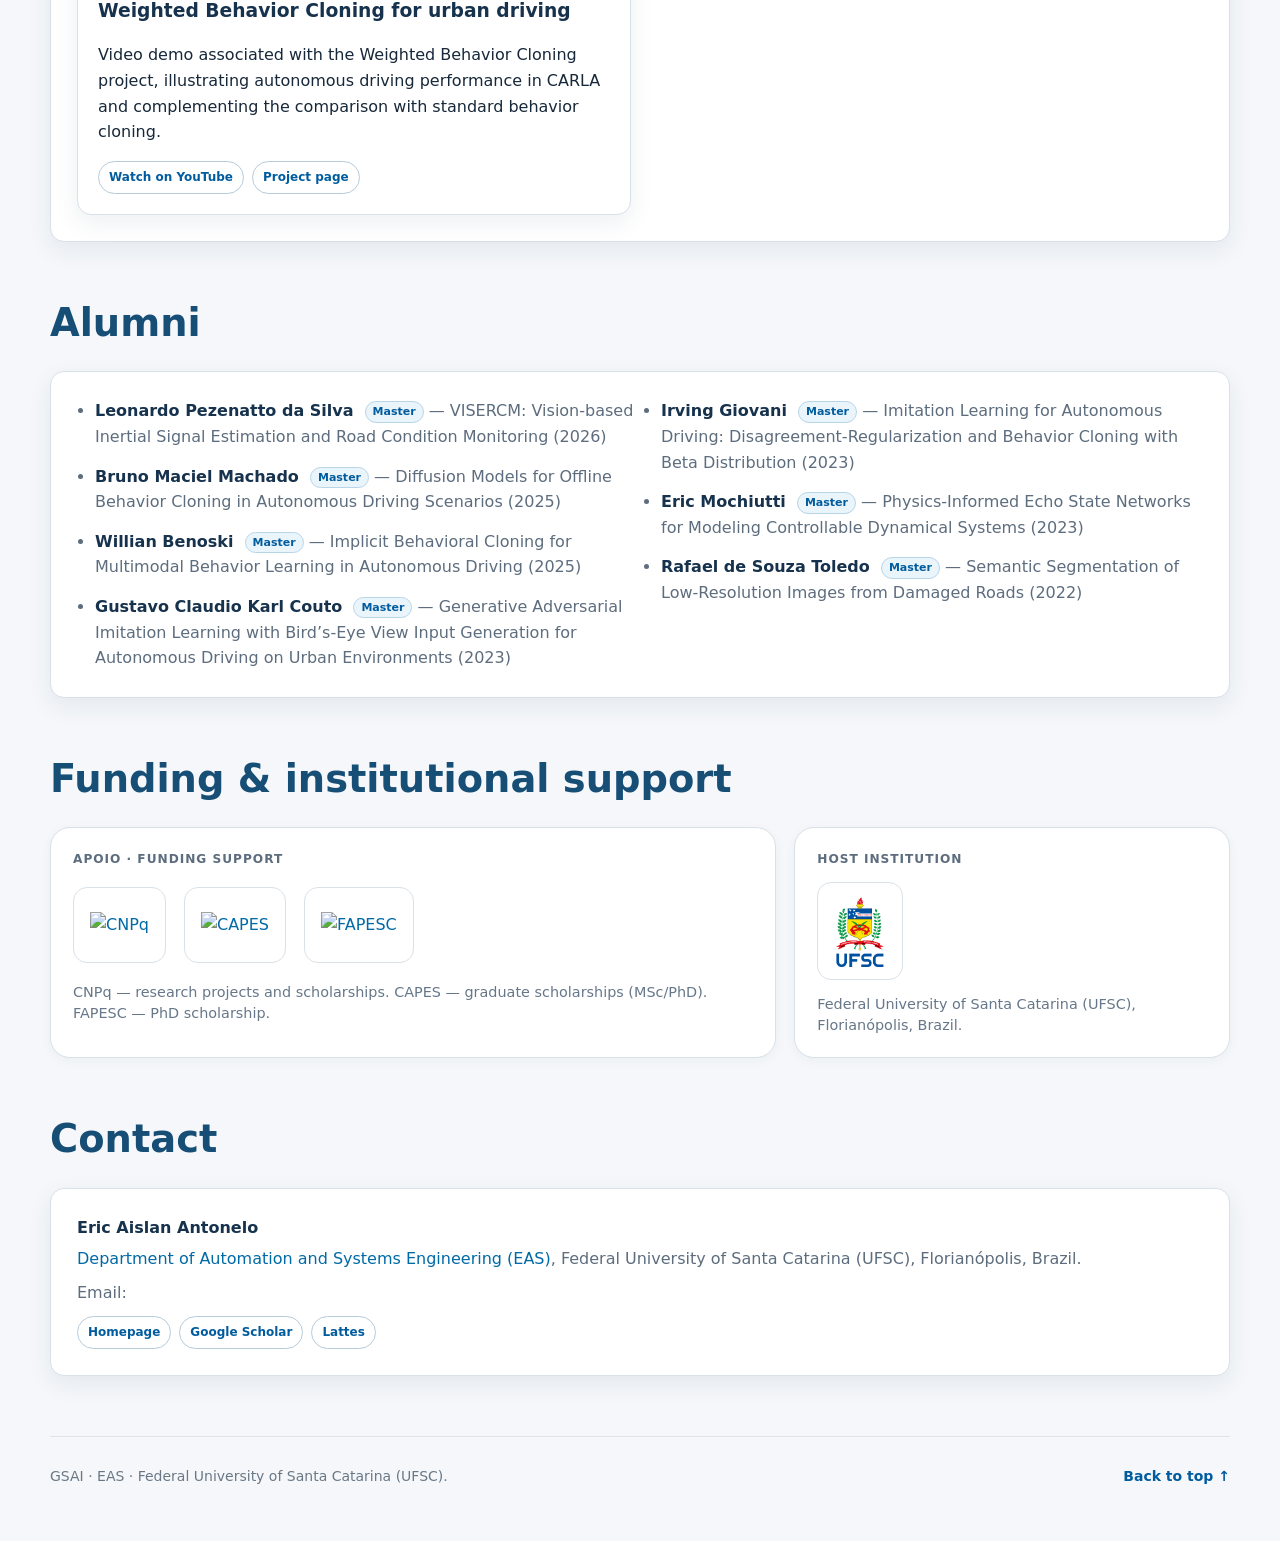
==== commit 5881b403: "Simplify preview text and sync publication filter counts" ====
--- a/preview/index.html
+++ b/preview/index.html
@@ -409,15 +409,14 @@
       .support-logo.ufsc { max-width:180px; max-height:54px; }
     }
 </style>
-<link rel="stylesheet" href="ufsc-light.css?v=20261104-5"/>
+<link rel="stylesheet" href="ufsc-light.css?v=20261104-6"/>
 </head>
 <body id="top"><div id="site-nav"></div><script src="shared-nav.js?v=20261104-light3"></script>
 <header class="hero">
 <div class="wrap hero-grid">
 <div class="hero-card">
-<p class="institutional-kicker">Research group · EAS · UFSC</p>
 <h1>Grupo de Sistemas Autônomos Inteligentes</h1>
-<p class="lead">The Intelligent Autonomous Systems Group (GSAI), based at the Federal University of Santa Catarina (UFSC), conducts research in artificial intelligence for <strong>autonomous systems</strong>, with emphasis on vehicles and robots, and in <strong>physics-informed neural networks for control</strong> (PINC). Our work connects perception, imitation learning, generative models, control, and physical knowledge.</p>
+<p class="lead">The Intelligent Autonomous Systems Group (GSAI) conducts research in artificial intelligence for <strong>autonomous systems</strong>, with emphasis on vehicles and robots, and in <strong>physics-informed neural networks for control</strong> (PINC). Our work connects perception, imitation learning, generative models, control, and physical knowledge.</p>
 <div class="hero-actions">
 <a class="btn primary" href="#members">Meet the team</a>
 <a class="btn secondary" href="#publications">Selected publications</a>
@@ -433,10 +432,7 @@
 <main class="wrap">
 <section id="research">
 <div class="section-head">
-<div>
 <h2>Research areas</h2>
-<p>Our work is organized around two complementary research lines spanning learning-based autonomy and physics-informed modeling and control.</p>
-</div>
 </div>
 <div class="pillars">
 <div class="pillar">
@@ -557,5 +553,5 @@
       <a class="back-to-top" href="#top">Back to top ↑</a>
     </div>
 </main>
-<script src="site.js?v=20261104-academic1"></script></body>
+<script src="site.js?v=20261104-publications1"></script></body>
 </html>
--- a/preview/ufsc-light.css
+++ b/preview/ufsc-light.css
@@ -117,14 +117,6 @@
 }
 .hero-card {
   border-top:4px solid #005c9e !important;
-}
-.institutional-kicker {
-  margin:0 0 8px;
-  color:#005c9e;
-  font-size:.76rem;
-  font-weight:800;
-  letter-spacing:.09em;
-  text-transform:uppercase;
 }
 h1,h2,h3,h4,strong { color:#17324d; }
 h1 {
